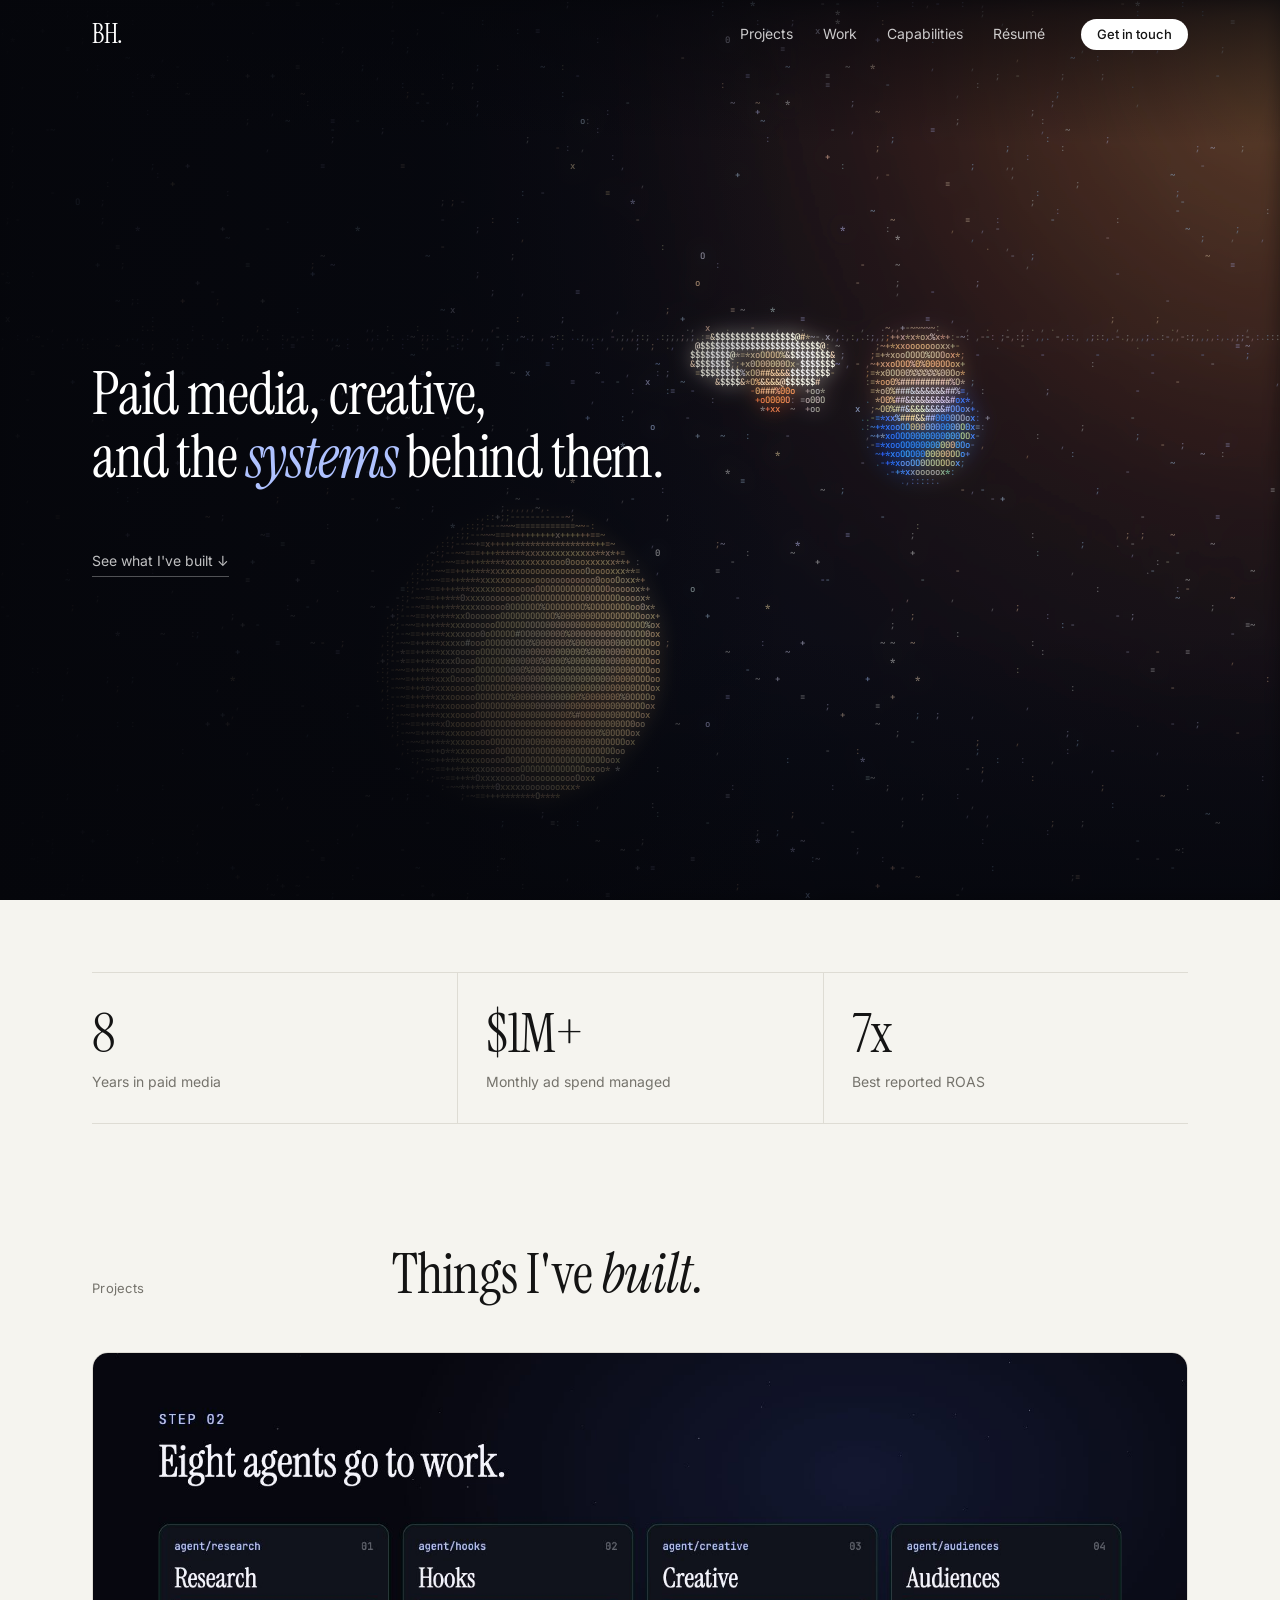
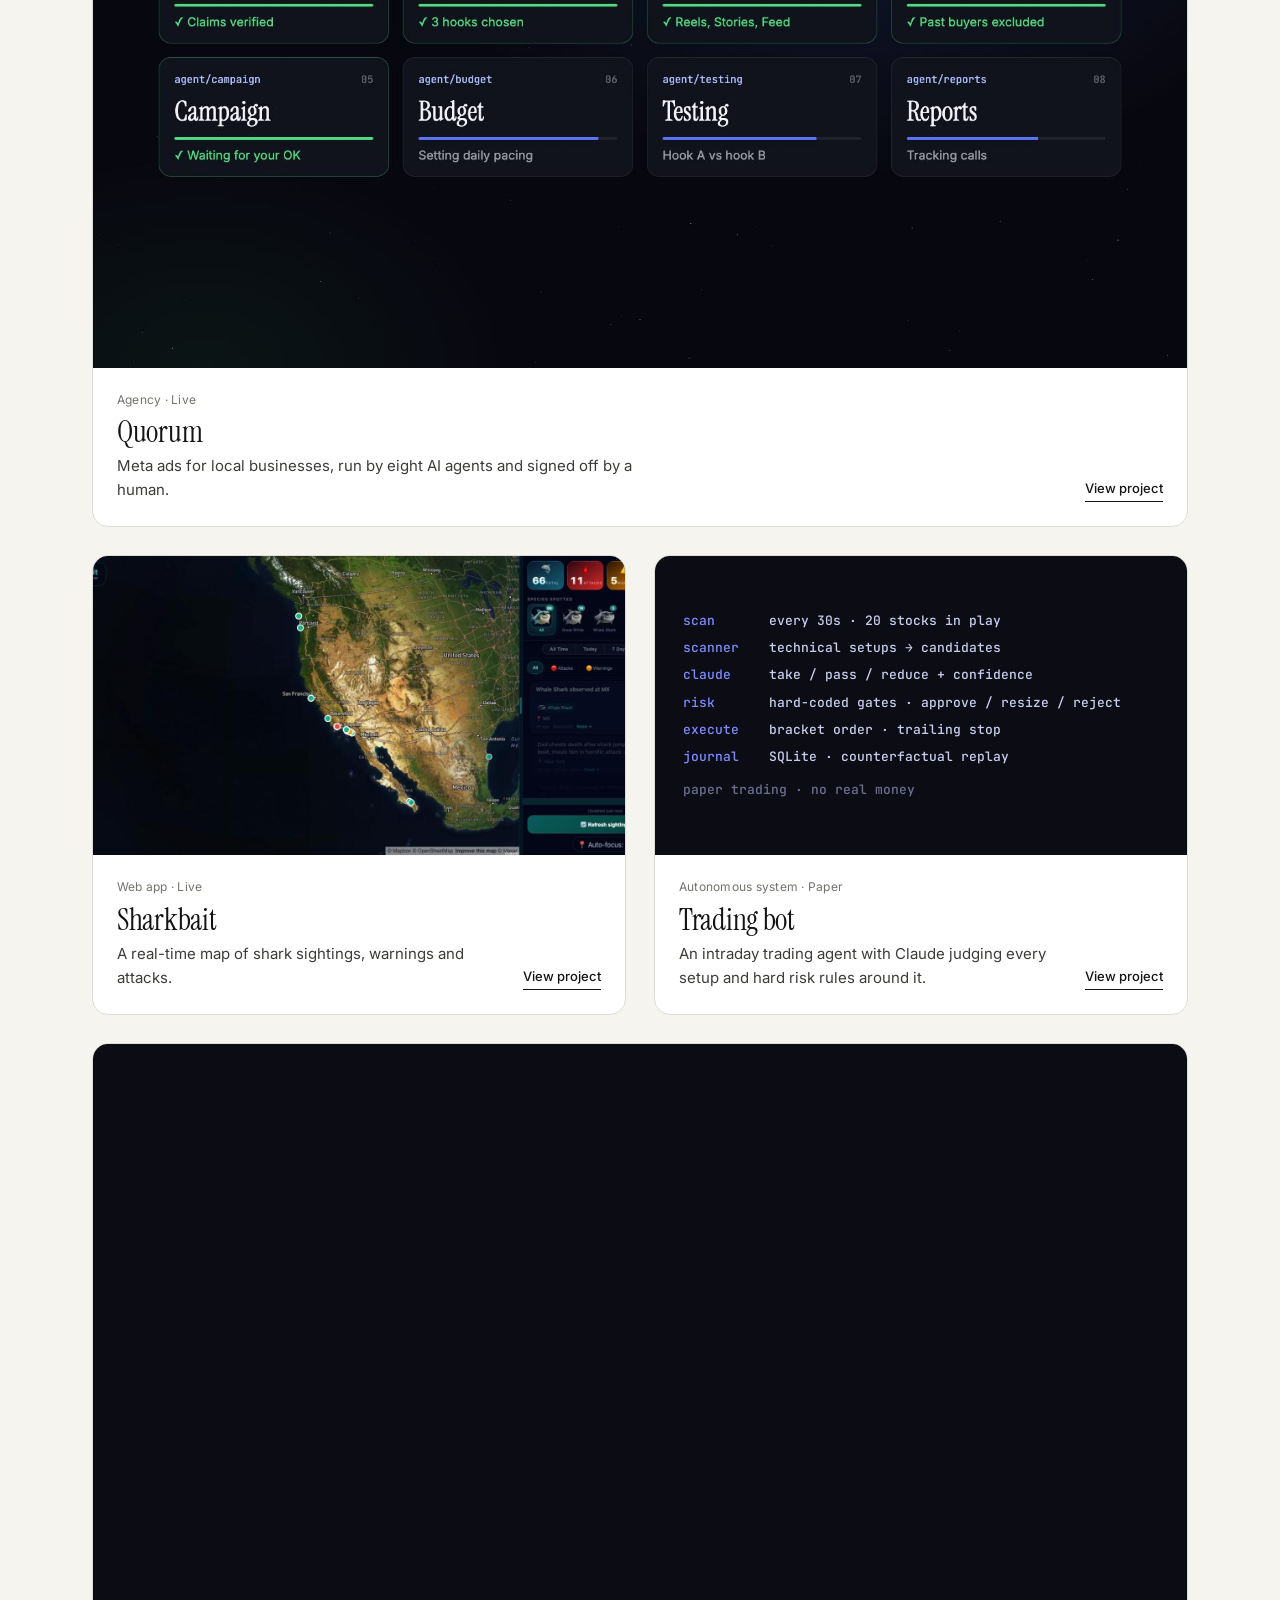
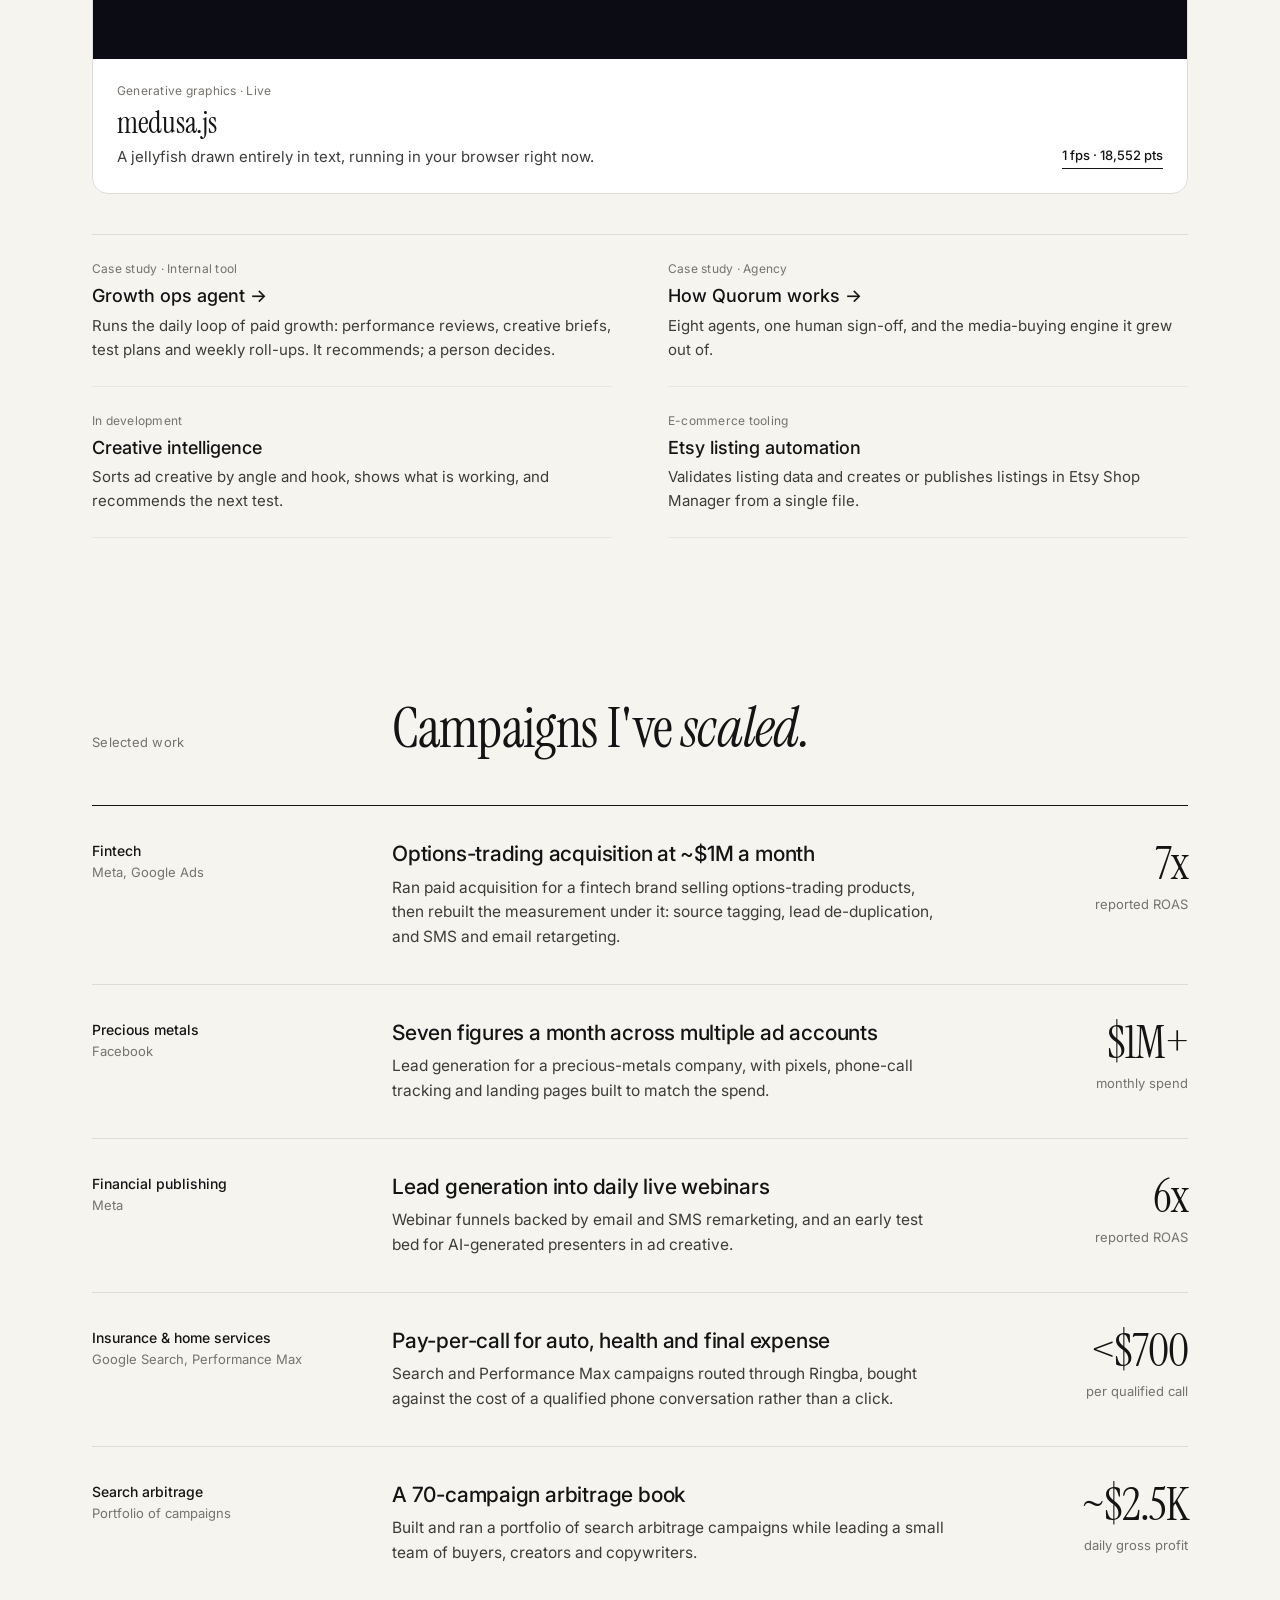
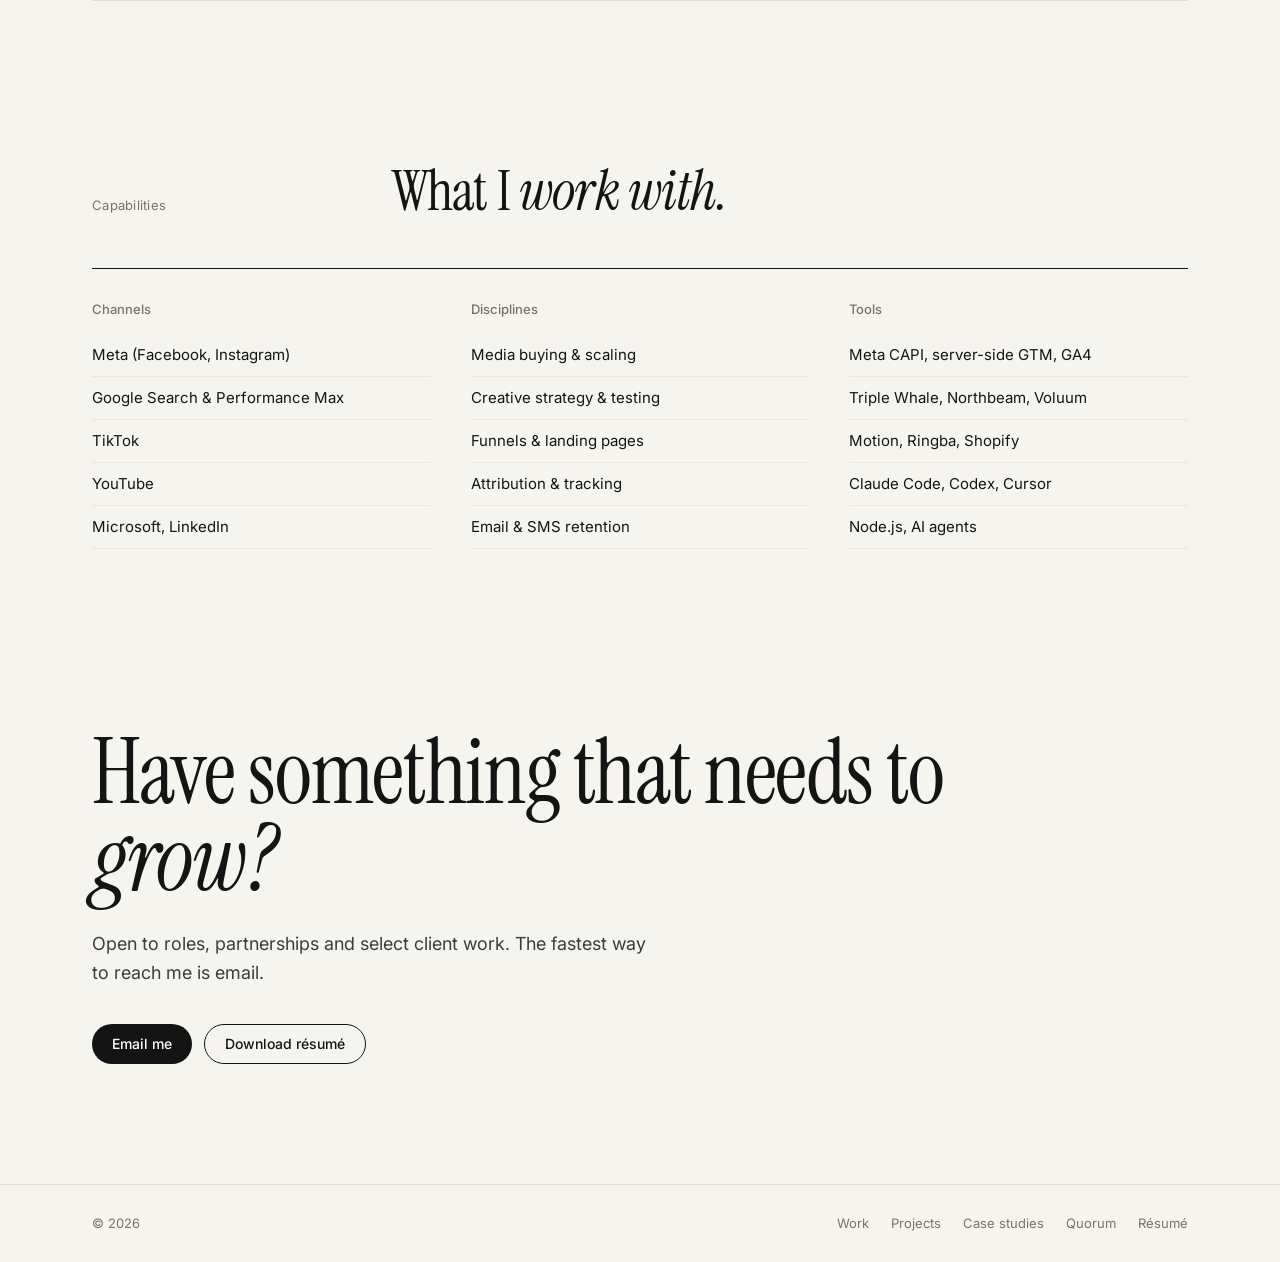
==== index.html @ e286fdf0 "Case studies: Quorum and the growth ops agent, linked from projects Co-Authored-By: Claude Opus 5.5 " ====
<!doctype html>
<html lang="en">
<head>
<meta charset="utf-8">
<meta name="viewport" content="width=device-width, initial-scale=1">
<meta name="robots" content="noindex, nofollow, noarchive">
<title>Performance Marketing &amp; Growth Systems</title>
<meta name="description" content="Performance marketer. Eight years of paid media, $1M+ a month in ad spend managed, and AI systems that scale what converts.">
<meta name="theme-color" content="#F5F4EF">
<link rel="preconnect" href="https://fonts.googleapis.com">
<link rel="preconnect" href="https://fonts.gstatic.com" crossorigin>
<link href="https://fonts.googleapis.com/css2?family=Instrument+Serif:ital@0;1&family=Inter:wght@400;500;600&family=JetBrains+Mono:wght@500&display=swap" rel="stylesheet">
<style>
:root{
  --bg:#F5F4EF; --paper:#FFFFFF; --ink:#141414; --ink2:#3C3C3A; --muted:#75736C; --line:#DEDCD4; --line2:#E9E7E0;
  --accent:#2742D8; --dark:#0B0C14;
  --serif:"Instrument Serif",Georgia,"Times New Roman",serif; --sans:Inter,system-ui,-apple-system,"Segoe UI",sans-serif;
}
*{box-sizing:border-box;margin:0;padding:0}
html{scroll-behavior:smooth;scroll-padding-top:80px}
body{background:var(--bg);color:var(--ink);font:400 16px/1.6 var(--sans);-webkit-font-smoothing:antialiased;overflow-x:hidden}
a{color:inherit}
.wrap{max-width:1160px;margin:0 auto;padding:0 32px}

/* nav */
.nav{position:sticky;top:0;z-index:20;background:rgba(245,244,239,.88);backdrop-filter:blur(10px);-webkit-backdrop-filter:blur(10px);border-bottom:1px solid transparent;transition:border-color .2s}
.nav.solid{border-bottom-color:var(--line)}
.nav .wrap{display:flex;align-items:center;height:68px;gap:36px}
.mark{font:400 26px/1 var(--serif);text-decoration:none;letter-spacing:-.01em}
.nav ul{display:flex;gap:30px;list-style:none;margin-left:auto}
.nav ul a{text-decoration:none;font-size:14px;color:var(--ink2)}
.nav ul a:hover{color:var(--ink)}
.btn{display:inline-flex;align-items:center;gap:8px;padding:12px 20px;border-radius:999px;font:500 14px/1 var(--sans);text-decoration:none;transition:background .15s,color .15s,border-color .15s}
.btn.dark{background:var(--ink);color:#fff}
.btn.dark:hover{background:#000}
.btn.line{border:1px solid var(--ink);color:var(--ink)}
.btn.line:hover{background:var(--ink);color:#fff}
.nav .btn{padding:9px 16px;font-size:13px}

/* hero */
.hero{padding:120px 0 96px}
.eyebrow{font-size:13px;color:var(--muted);letter-spacing:.02em;display:flex;align-items:center;gap:10px}
.eyebrow .dot{width:7px;height:7px;border-radius:50%;background:#2BA84A}
h1{font:400 clamp(48px,7.2vw,104px)/.98 var(--serif);letter-spacing:-.02em;margin:26px 0 30px;max-width:1040px}
h1 em{font-style:italic;color:var(--accent)}
.hero p.sub{font-size:19px;line-height:1.6;color:var(--ink2);max-width:640px}
.hero .actions{display:flex;flex-wrap:wrap;gap:12px;margin-top:38px}

/* metrics */
.metrics{display:grid;grid-template-columns:repeat(3,1fr);border-top:1px solid var(--line);border-bottom:1px solid var(--line)}
.metrics div{padding:34px 28px 30px;border-left:1px solid var(--line)}
.metrics div:first-child{border-left:0;padding-left:0}
.metrics b{display:block;font:400 54px/1 var(--serif);letter-spacing:-.02em}
.metrics span{display:block;margin-top:10px;font-size:14px;color:var(--muted)}

/* sections */
section.block{padding:120px 0 40px}
.sec-head{display:grid;grid-template-columns:260px 1fr;gap:40px;margin-bottom:48px;align-items:baseline}
.sec-head .label{font-size:13px;color:var(--muted);letter-spacing:.02em}
h2{font:400 clamp(36px,4.4vw,58px)/1.05 var(--serif);letter-spacing:-.015em}
h2 em{font-style:italic}

/* selected work */
.work{list-style:none;border-top:1px solid var(--ink)}
.work li{display:grid;grid-template-columns:260px 1fr 200px;gap:40px;padding:34px 0;border-bottom:1px solid var(--line)}
.work .meta{font-size:13px;color:var(--muted);line-height:1.5}
.work .meta b{display:block;color:var(--ink);font-weight:500;font-size:14px;margin-bottom:2px}
.work h3{font:500 21px/1.3 var(--sans);letter-spacing:-.01em;margin-bottom:8px}
.work p{color:var(--ink2);font-size:15.5px;max-width:560px}
.work .fig{text-align:right}
.work .fig b{display:block;font:400 46px/1 var(--serif);letter-spacing:-.02em}
.work .fig span{display:block;margin-top:8px;font-size:13px;color:var(--muted)}
.work .fig small{display:block;margin-top:14px;font-size:13px;color:var(--muted)}
.work .fig small i{font-style:normal;color:var(--ink);font-weight:500}

/* projects */
.proj{display:grid;grid-template-columns:1fr 1.15fr;gap:56px;padding:56px 0;border-top:1px solid var(--line);align-items:center}
.proj:first-of-type{border-top:1px solid var(--ink)}
.proj .tagline{font-size:13px;color:var(--muted);margin-bottom:14px}
.proj h3{font:400 38px/1.08 var(--serif);letter-spacing:-.015em;margin-bottom:16px}
.proj p{color:var(--ink2);font-size:16px;margin-bottom:14px;max-width:520px}
.proj ul{list-style:none;margin:20px 0 26px;max-width:520px}
.proj ul li{display:flex;justify-content:space-between;gap:20px;padding:10px 0;border-top:1px solid var(--line2);font-size:14px;color:var(--ink2)}
.proj ul li b{font-weight:500;color:var(--ink)}
.textlink{font-size:15px;font-weight:500;text-decoration:none;border-bottom:1px solid currentColor;padding-bottom:2px}
.textlink:hover{color:var(--accent)}
.reels{display:grid;grid-template-columns:repeat(3,1fr);gap:16px}
.reels figure{margin:0}
.phone{aspect-ratio:9/16;border-radius:14px;overflow:hidden;background:#111;box-shadow:0 1px 0 rgba(0,0,0,.04),0 18px 40px -22px rgba(0,0,0,.45)}
.phone video,.phone img{width:100%;height:100%;object-fit:cover;display:block}
.reels figcaption{margin-top:10px;font-size:13px;color:var(--muted);line-height:1.4}
.panel{background:var(--paper);border:1px solid var(--line);border-radius:16px;padding:30px}
.agents{display:grid;grid-template-columns:1fr 1fr;gap:0 28px}
.agents div{padding:12px 0;border-top:1px solid var(--line2);font-size:14px}
.agents div b{display:block;font-weight:500}
.agents div span{color:var(--muted);font-size:13px}
.agents .signoff{grid-column:1/-1;margin-top:8px;padding:14px 16px;border:1px solid var(--line);border-radius:10px;background:var(--bg);font-size:14px;color:var(--ink2)}
.small-projects{display:grid;grid-template-columns:1fr 1fr;gap:0 56px;border-top:1px solid var(--line);padding-top:8px}
.small-projects div{padding:26px 0;border-bottom:1px solid var(--line2)}
.small-projects h4{font:500 18px/1.3 var(--sans);margin-bottom:6px}
.small-projects p{color:var(--ink2);font-size:15px}
.small-projects .tagline{font-size:13px;color:var(--muted);margin-bottom:8px}

/* live jellyfish */
.demo{border-radius:16px;overflow:hidden;background:var(--dark);box-shadow:0 30px 60px -36px rgba(20,20,60,.6)}
.jelly{position:relative;height:520px}
.jelly canvas{position:absolute;inset:0;width:100%;height:100%;display:block}
#glow{filter:blur(9px) saturate(1.6);opacity:.9;mix-blend-mode:screen;pointer-events:none}
.demo .bar{display:flex;justify-content:space-between;gap:12px;padding:12px 16px;border-top:1px solid rgba(255,255,255,.08);font:500 12px/1.4 "JetBrains Mono",ui-monospace,monospace;color:#8E93B5}
.demo .bar b{color:#E6E8FF;font-weight:500}

/* capabilities */
.caps{display:grid;grid-template-columns:repeat(3,1fr);gap:40px;border-top:1px solid var(--ink);padding-top:30px}
.caps h4{font-size:13px;font-weight:500;color:var(--muted);margin-bottom:14px}
.caps ul{list-style:none}
.caps li{padding:9px 0;border-bottom:1px solid var(--line2);font-size:15px}

/* contact */
.contact{padding:140px 0 120px;text-align:left}
.contact h2{font-size:clamp(48px,7vw,96px);line-height:.98;max-width:900px}
.contact p{font-size:18px;color:var(--ink2);margin:26px 0 36px;max-width:560px}
.contact .actions{display:flex;flex-wrap:wrap;gap:12px}
footer{border-top:1px solid var(--line);padding:28px 0;font-size:13px;color:var(--muted)}
footer .wrap{display:flex;justify-content:space-between;flex-wrap:wrap;gap:16px}
footer nav{display:flex;gap:22px}
footer a{text-decoration:none}
footer a:hover{color:var(--ink)}

/* reveal */
.rv{opacity:0;transform:translateY(14px);transition:opacity .8s ease,transform .8s ease}
.rv.in{opacity:1;transform:none}

@media(max-width:960px){
  .nav ul{display:none}
  .nav .btn{margin-left:auto}
  .sec-head{grid-template-columns:1fr;gap:10px}
  .work li{grid-template-columns:1fr;gap:12px}
  .work .fig{text-align:left;display:flex;align-items:baseline;gap:12px;flex-wrap:wrap}
  .work .fig span,.work .fig small{margin-top:0}
  .proj{grid-template-columns:1fr;gap:32px}
  .small-projects,.caps{grid-template-columns:1fr;gap:0}
  .caps>div{margin-bottom:26px}
}
@media(max-width:560px){
  .wrap{padding:0 20px}
  .hero{padding:72px 0 64px}
  .hero p.sub{font-size:17px}
  .metrics b{font-size:40px}
  .metrics div{padding:24px 16px 22px}
  .agents{grid-template-columns:1fr}
  .jelly{height:440px}
  .reels{gap:10px}
}
@media(prefers-reduced-motion:reduce){.rv{opacity:1;transform:none;transition:none}html{scroll-behavior:auto}}

/* ================= dark galaxy header ================= */
.nav{position:fixed;left:0;right:0}
.nav.dark{background:transparent;backdrop-filter:none;-webkit-backdrop-filter:none;border-bottom-color:transparent}
.nav.dark .mark,.nav.dark ul a{color:#fff}
.nav.dark ul a{opacity:.78}.nav.dark ul a:hover{opacity:1}
.nav.dark .btn.dark{background:#fff;color:var(--ink)}
.hero{position:relative;background:#05060B;color:#fff;min-height:max(640px,min(100vh,920px));display:flex;align-items:center;padding:140px 0 100px;overflow:hidden}
.sky{position:absolute;inset:0}
.sky canvas{position:absolute;inset:0;width:100%;height:100%;display:block}
#skyglow{filter:blur(10px) saturate(1.4);opacity:.85;mix-blend-mode:screen;pointer-events:none}
.sky-fade{position:absolute;inset:0;background:linear-gradient(180deg,rgba(5,6,11,.7) 0,rgba(5,6,11,0) 16%),linear-gradient(90deg,rgba(5,6,11,.94) 0%,rgba(5,6,11,.72) 34%,rgba(5,6,11,0) 62%),linear-gradient(0deg,rgba(5,6,11,.7),rgba(5,6,11,0) 30%)}
.hero-in{position:relative;z-index:2;width:100%}
.hero h1{max-width:720px;font-size:clamp(46px,6.2vw,90px);color:#fff}
.hero h1 em{color:#AFC2FF}
.hero p.sub{color:rgba(255,255,255,.72);max-width:560px}
.hero .eyebrow{color:rgba(255,255,255,.62)}
.btn.light{background:#fff;color:var(--ink)}
.btn.light:hover{background:#E9ECFF}
.btn.wline{border:1px solid rgba(255,255,255,.5);color:#fff}
.btn.wline:hover{background:#fff;color:var(--ink)}
@media(max-width:900px){
  .hero{align-items:flex-end;min-height:max(880px,100svh);padding:120px 0 64px}
  .sky-fade{background:linear-gradient(0deg,rgba(5,6,11,.96) 0%,rgba(5,6,11,.85) 42%,rgba(5,6,11,0) 70%)}
}

/* calmer header */
.hero h1{font-size:clamp(38px,4.6vw,66px);line-height:1.06;max-width:640px;margin:0 0 18px}
.hero p.sub{font-size:15px;color:rgba(255,255,255,.55);letter-spacing:.02em}
.hero .scroll{display:inline-block;margin-top:44px;font-size:14px;color:rgba(255,255,255,.75);text-decoration:none;border-bottom:1px solid rgba(255,255,255,.3);padding-bottom:3px}
.hero .scroll:hover{color:#fff;border-bottom-color:#fff}

/* project tiles + detail sheet */
.tiles{display:grid;grid-template-columns:repeat(2,1fr);gap:28px}
.tile{all:unset;box-sizing:border-box;display:flex;flex-direction:column;cursor:pointer;border-radius:16px;background:var(--paper);border:1px solid var(--line);overflow:hidden;transition:transform .25s ease,box-shadow .25s ease}
.tile:hover{transform:translateY(-3px);box-shadow:0 24px 50px -30px rgba(20,20,40,.45)}
.tile:focus-visible{outline:2px solid var(--accent);outline-offset:3px}
.tile.big{grid-column:1/-1}
.tile .media{position:relative;aspect-ratio:16/9;overflow:hidden;background:#EDEBE4}
.tile.big .media{aspect-ratio:16/9}
.tile .media.dark{background:var(--dark)}
.tile .media img,.tile .media>video{width:100%;height:100%;object-fit:cover;display:block;transition:transform .6s ease}
.tile:hover .media img{transform:scale(1.03)}
.tile .cap{display:flex;justify-content:space-between;align-items:flex-end;gap:20px;padding:22px 24px 24px}
.tile .tag,.minor .tag,.sheet .tag{display:block;font-size:12px;color:var(--muted);margin-bottom:6px;letter-spacing:.02em}
.tile h3{font:400 30px/1.1 var(--serif);letter-spacing:-.01em;margin-bottom:6px}
.tile p{font-size:15px;color:var(--ink2);max-width:520px}
.tile .more{flex:none;font-size:13px;font-weight:500;border-bottom:1px solid currentColor;padding-bottom:2px;white-space:nowrap}
.tile .more b{font-weight:500}
.term{display:flex;flex-direction:column;justify-content:center;gap:9px;padding:24px 28px;font:500 13px/1.4 "JetBrains Mono",ui-monospace,monospace;color:#C9CEF0}
.term .tl i{font-style:normal;display:inline-block;width:78px;color:#7F8CFF}
.term .tl.dim{color:#6C7090;margin-top:6px}
.reels3{display:grid;grid-template-columns:repeat(3,1fr);gap:12px;padding:18px 28px;align-items:center}
.reels3 video{width:100%;aspect-ratio:9/16;object-fit:cover;border-radius:10px;display:block}
.tile .jelly{position:absolute;inset:0;height:auto}
.minor{display:grid;grid-template-columns:1fr 1fr;gap:0 56px;margin-top:40px;border-top:1px solid var(--line)}
.minor>div,.minor>a{padding:24px 0;border-bottom:1px solid var(--line2)}
.minor a.case{display:block;text-decoration:none}
.minor a.case:hover h4{color:var(--accent)}
.minor h4{font:500 18px/1.3 var(--sans);margin-bottom:6px}
.minor p{color:var(--ink2);font-size:15px}
.sheet{border:0;padding:0;border-radius:18px;width:min(980px,calc(100% - 32px));max-height:calc(100vh - 48px);background:var(--paper);color:var(--ink);overflow:auto;box-shadow:0 40px 100px -30px rgba(0,0,0,.6)}
.sheet::backdrop{background:rgba(10,10,20,.55);backdrop-filter:blur(4px)}
.sheet .x{position:sticky;top:12px;float:right;margin:12px 12px 0 0;width:38px;height:38px;border-radius:50%;border:1px solid var(--line);background:var(--paper);font-size:22px;line-height:1;cursor:pointer;z-index:2}
.sheet-media{background:var(--dark)}
.sheet-media .media{position:relative;aspect-ratio:16/9;overflow:hidden}
.sheet-media .media img,.sheet-media .media>video{width:100%;height:100%;object-fit:cover;display:block}
.sheet-media .media.term,.sheet-media .media.reels3{aspect-ratio:auto}
.sheet-media .term,.sheet-media .reels3{min-height:300px}
.sheet-media .reels3{max-width:560px;margin:0 auto}
.sheet-body{padding:30px 36px 36px}
.sheet h3{font:400 44px/1.05 var(--serif);letter-spacing:-.015em;margin-bottom:16px}
#sheet-text p{font-size:16.5px;color:var(--ink2);margin-bottom:12px;max-width:680px}
#sheet-facts{list-style:none;margin:20px 0 26px;columns:2;column-gap:40px}
#sheet-facts li{break-inside:avoid;padding:9px 0;border-top:1px solid var(--line2);font-size:14.5px;color:var(--ink2)}
.sheet-actions{display:flex;gap:12px;flex-wrap:wrap}
@media(max-width:860px){
  .tiles{grid-template-columns:1fr}
  .tile.big .media{aspect-ratio:16/10}
  .tile .cap{flex-direction:column;align-items:flex-start;gap:12px}
  .minor{grid-template-columns:1fr}
  .sheet-body{padding:24px 22px 28px}
  .sheet h3{font-size:34px}
  #sheet-facts{columns:1}
}
</style>
</head>
<body>
<nav class="nav dark" aria-label="Main">
  <div class="wrap">
    <a class="mark" href="#top" aria-label="Home">BH.</a>
    <ul>
      <li><a href="#projects">Projects</a></li>
      <li><a href="#work">Work</a></li>
      <li><a href="#capabilities">Capabilities</a></li>
      <li><a href="assets/resume.pdf" download>Résumé</a></li>
    </ul>
    <a class="btn dark" href="#contact">Get in touch</a>
  </div>
</nav>

<header class="hero" id="top">
  <div class="sky" aria-hidden="true"><canvas id="sky"></canvas><canvas id="skyglow"></canvas><div class="sky-fade"></div></div>
  <div class="wrap hero-in">
    <h1 class="rv in">Paid media, creative,<br>and the <em>systems</em> behind them.</h1>
    <a class="scroll rv in" href="#projects">See what I've built ↓</a>
  </div>
</header>

<div class="wrap" style="margin-top:72px">
  <div class="metrics rv">
    <div><b>8</b><span>Years in paid media</span></div>
    <div><b>$1M+</b><span>Monthly ad spend managed</span></div>
    <div><b>7x</b><span>Best reported ROAS</span></div>
  </div>
</div>

<!-- ============ PROJECTS ============ -->
<section class="block" id="projects">
  <div class="wrap">
    <div class="sec-head rv"><div class="label">Projects</div><h2>Things I've <em>built.</em></h2></div>

    <div class="tiles">
      <button class="tile big rv" data-p="quorum" aria-haspopup="dialog">
        <div class="media dark"><video id="quorum-reel" src="assets/quorum.mp4" poster="assets/quorum.jpg" muted loop playsinline preload="none"></video></div>
        <div class="cap"><div><span class="tag">Agency · Live</span><h3>Quorum</h3><p>Meta ads for local businesses, run by eight AI agents and signed off by a human.</p></div><span class="more">View project</span></div>
      </button>

      <button class="tile rv" data-p="sharkbait" aria-haspopup="dialog">
        <div class="media"><img src="assets/sharkbait.jpg" alt="Sharkbait live map of shark sightings along the US west coast" loading="lazy"></div>
        <div class="cap"><div><span class="tag">Web app · Live</span><h3>Sharkbait</h3><p>A real-time map of shark sightings, warnings and attacks.</p></div><span class="more">View project</span></div>
      </button>

      <button class="tile rv" data-p="trading" aria-haspopup="dialog">
        <div class="media dark term">
          <div class="tl"><i>scan</i> every 30s · 20 stocks in play</div>
          <div class="tl"><i>scanner</i> technical setups → candidates</div>
          <div class="tl"><i>claude</i> take / pass / reduce + confidence</div>
          <div class="tl"><i>risk</i> hard-coded gates · approve / resize / reject</div>
          <div class="tl"><i>execute</i> bracket order · trailing stop</div>
          <div class="tl"><i>journal</i> SQLite · counterfactual replay</div>
          <div class="tl dim">paper trading · no real money</div>
        </div>
        <div class="cap"><div><span class="tag">Autonomous system · Paper</span><h3>Trading bot</h3><p>An intraday trading agent with Claude judging every setup and hard risk rules around it.</p></div><span class="more">View project</span></div>
      </button>

      <div class="tile big rv" data-p="medusa" role="button" tabindex="0" aria-haspopup="dialog">
        <div class="media dark"><div class="jelly" id="jelly"><canvas id="ascii"></canvas><canvas id="glow"></canvas></div></div>
        <div class="cap"><div><span class="tag">Generative graphics · Live</span><h3>medusa.js</h3><p>A jellyfish drawn entirely in text, running in your browser right now.</p></div><span class="more"><b id="j-fps">0</b> fps · <b id="j-pts">0</b> pts</span></div>
      </div>
    </div>

    <div class="minor rv">
      <a class="case" href="work/growth-ops.html"><span class="tag">Case study · Internal tool</span><h4>Growth ops agent <span aria-hidden="true">→</span></h4><p>Runs the daily loop of paid growth: performance reviews, creative briefs, test plans and weekly roll-ups. It recommends; a person decides.</p></a>
      <a class="case" href="work/quorum.html"><span class="tag">Case study · Agency</span><h4>How Quorum works <span aria-hidden="true">→</span></h4><p>Eight agents, one human sign-off, and the media-buying engine it grew out of.</p></a>
      <div><span class="tag">In development</span><h4>Creative intelligence</h4><p>Sorts ad creative by angle and hook, shows what is working, and recommends the next test.</p></div>
      <div><span class="tag">E-commerce tooling</span><h4>Etsy listing automation</h4><p>Validates listing data and creates or publishes listings in Etsy Shop Manager from a single file.</p></div>
    </div>
  </div>
</section>

<dialog class="sheet" id="sheet" aria-labelledby="sheet-title">
  <button class="x" aria-label="Close">×</button>
  <div class="sheet-media" id="sheet-media"></div>
  <div class="sheet-body">
    <span class="tag" id="sheet-tag"></span>
    <h3 id="sheet-title"></h3>
    <div id="sheet-text"></div>
    <ul id="sheet-facts"></ul>
    <div class="sheet-actions" id="sheet-actions"></div>
  </div>
</dialog>

<!-- ============ SELECTED WORK ============ -->
<section class="block" id="work">
  <div class="wrap">
    <div class="sec-head rv"><div class="label">Selected work</div><h2>Campaigns I've <em>scaled.</em></h2></div>
    <ol class="work">
      <li class="rv">
        <div class="meta"><b>Fintech</b>Meta, Google Ads</div>
        <div><h3>Options-trading acquisition at ~$1M a month</h3><p>Ran paid acquisition for a fintech brand selling options-trading products, then rebuilt the measurement under it: source tagging, lead de-duplication, and SMS and email retargeting.</p></div>
        <div class="fig"><b>7x</b><span>reported ROAS</span></div>
      </li>
      <li class="rv">
        <div class="meta"><b>Precious metals</b>Facebook</div>
        <div><h3>Seven figures a month across multiple ad accounts</h3><p>Lead generation for a precious-metals company, with pixels, phone-call tracking and landing pages built to match the spend.</p></div>
        <div class="fig"><b>$1M+</b><span>monthly spend</span></div>
      </li>
      <li class="rv">
        <div class="meta"><b>Financial publishing</b>Meta</div>
        <div><h3>Lead generation into daily live webinars</h3><p>Webinar funnels backed by email and SMS remarketing, and an early test bed for AI-generated presenters in ad creative.</p></div>
        <div class="fig"><b>6x</b><span>reported ROAS</span></div>
      </li>
      <li class="rv">
        <div class="meta"><b>Insurance &amp; home services</b>Google Search, Performance Max</div>
        <div><h3>Pay-per-call for auto, health and final expense</h3><p>Search and Performance Max campaigns routed through Ringba, bought against the cost of a qualified phone conversation rather than a click.</p></div>
        <div class="fig"><b>&lt;$700</b><span>per qualified call</span></div>
      </li>
      <li class="rv">
        <div class="meta"><b>Search arbitrage</b>Portfolio of campaigns</div>
        <div><h3>A 70-campaign arbitrage book</h3><p>Built and ran a portfolio of search arbitrage campaigns while leading a small team of buyers, creators and copywriters.</p></div>
        <div class="fig"><b>~$2.5K</b><span>daily gross profit</span></div>
      </li>
    </ol>
  </div>
</section>

<!-- ============ CAPABILITIES ============ -->
<section class="block" id="capabilities">
  <div class="wrap">
    <div class="sec-head rv"><div class="label">Capabilities</div><h2>What I <em>work with.</em></h2></div>
    <div class="caps rv">
      <div><h4>Channels</h4><ul><li>Meta (Facebook, Instagram)</li><li>Google Search &amp; Performance Max</li><li>TikTok</li><li>YouTube</li><li>Microsoft, LinkedIn</li></ul></div>
      <div><h4>Disciplines</h4><ul><li>Media buying &amp; scaling</li><li>Creative strategy &amp; testing</li><li>Funnels &amp; landing pages</li><li>Attribution &amp; tracking</li><li>Email &amp; SMS retention</li></ul></div>
      <div><h4>Tools</h4><ul><li>Meta CAPI, server-side GTM, GA4</li><li>Triple Whale, Northbeam, Voluum</li><li>Motion, Ringba, Shopify</li><li>Claude Code, Codex, Cursor</li><li>Node.js, AI agents</li></ul></div>
    </div>
  </div>
</section>

<!-- ============ CONTACT ============ -->
<section class="contact" id="contact">
  <div class="wrap">
    <h2 class="rv">Have something that needs to <em>grow?</em></h2>
    <p class="rv">Open to roles, partnerships and select client work. The fastest way to reach me is email.</p>
    <div class="actions rv">
      <a class="btn dark js-hello" href="#contact">Email me</a>
      <a class="btn line" href="assets/resume.pdf" download>Download résumé</a>
    </div>
  </div>
</section>

<footer>
  <div class="wrap">
    <span>© <span id="yr"></span></span>
    <nav><a href="#work">Work</a><a href="#projects">Projects</a><a href="work/quorum.html">Case studies</a><a href="quorum.html">Quorum</a><a href="assets/resume.pdf" download>Résumé</a></nav>
  </div>
</footer>
<script id="sky-sim">
// universe.js: a 48-second camera loop, printed as text.
// the galaxy turning -> dive in to home -> drift around the sun and its planets -> pull back out to the galaxy.
// Every layer adds light to text cells; light picks the character, the mix of colours picks the ink.
(function universe() {
  const C = document.getElementById("sky"), cx = C.getContext("2d");
  const GL = document.getElementById("skyglow"), gx = GL.getContext("2d");
  const host = document.getElementById("top");
  const still = matchMedia("(prefers-reduced-motion: reduce)").matches;
  const RAMP = " .,:;-~=+*xoO0%#&@$", NR = RAMP.length;
  const LOOP = 65;   // solar system -> aurora -> galaxy -> dive back in
  let W, H, cw, chH, cols, rows, N, dpr, U, ox, oy, wide;
  let aI, aR, aG, aB, keys, cix;
  let seed = 11; const rnd = () => (seed = (seed * 16807) % 2147483647) / 2147483647;
  const gauss = () => { let u = 0, v = 0; while (!u) u = rnd(); while (!v) v = rnd(); return Math.sqrt(-2 * Math.log(u)) * Math.cos(6.2832 * v); };
  const sstep = (a, b, x) => { const k = Math.min(1, Math.max(0, (x - a) / (b - a))); return k * k * (3 - 2 * k); };
  const hash = (i, j) => { let h = Math.imul(i, 374761393) ^ Math.imul(j, 668265263); h = Math.imul(h ^ (h >>> 13), 1274126177); return ((h ^ (h >>> 16)) >>> 0) / 4294967295; };
  const vnoise = (x, y) => { const i = Math.floor(x), j = Math.floor(y), fx = x - i, fy = y - j, u = fx * fx * (3 - 2 * fx), v = fy * fy * (3 - 2 * fy);
    return (hash(i, j) * (1 - u) + hash(i + 1, j) * u) * (1 - v) + (hash(i, j + 1) * (1 - u) + hash(i + 1, j + 1) * u) * v; };

  // ---------- the galaxy: polar coords in the disk plane ----------
  const CORE = [1, .8, .52], ARM = [.62, .74, 1], DISK = [.78, .78, .95], HII = [1, .45, .74], WARM = [1, .9, .72];
  const pr = [], pt = [], ph = [], pw = [], pc = [];
  const add = (r, t, h, w, c) => { pr.push(r); pt.push(t); ph.push(h); pw.push(w); pc.push(c); };
  const WIND = 1 / Math.tan(17 * Math.PI / 180), R0 = .07;
  const armAngle = (r, arm) => arm * Math.PI + Math.log(r / R0) * WIND;
  for (let i = 0; i < 15000; i++) { const arm = i & 1, r = R0 + Math.pow(rnd(), .8) * .98;
    add(r * (1 + gauss() * .05), armAngle(r, arm) + gauss() * (.2 + .12 * r), gauss() * .02, .55 + .6 * Math.exp(-r * 1.6), r < .22 ? WARM : ARM); }
  for (let i = 0; i < 6500; i++) { const arm = i & 1, r = .14 + rnd() * .8;
    add(r, armAngle(r, arm) - .3 + gauss() * .07, gauss() * .01, -.75 * (1 - r * .5), CORE); }
  for (let k = 0; k < 70; k++) { const arm = k & 1, r = .25 + rnd() * .7, t0 = armAngle(r, arm) + gauss() * .1;
    for (let j = 0; j < 9; j++) add(r + gauss() * .012, t0 + gauss() * .03, 0, 1.3, HII); }
  for (let i = 0; i < 6000; i++) add(Math.min(1.15, -Math.log(rnd()) * .33), rnd() * 6.2832, gauss() * .03, .22, DISK);
  for (let i = 0; i < 4200; i++) { const r = Math.abs(gauss()) * .11, bar = rnd() < .35;
    add(bar ? Math.abs(gauss()) * .2 : r, bar ? (rnd() < .5 ? 0 : Math.PI) + gauss() * .18 : rnd() * 6.2832, gauss() * .05 * (1 - r * 2), 1.15, CORE); }
  const NP = pr.length;
  const SUN_R = .6, SUN_T = armAngle(.6, 0) - .12;          // where "home" sits, on an arm

  // ---------- the solar system ----------
  // a fly-through: the camera flies outward from the sun (behind it, right shoulder), passing planets on either side,
  // easing almost to a stop beside Earth for a slow, rolling look before heading out past Jupiter and Saturn
  const SUN = [10, 1.2, 18], SUN_RAD = 2.6;
  const PLANETS = [   // name, x, y, z, radius, spin speed
    ["mercury", 1.3, 0, -3, .45, .2],
    ["venus", -1.7, 0, -7.5, .66, .08],
    ["earth", 1.35, -.15, -14.6, .95, .11],
    ["mars", -1.5, 0, -19.5, .58, .14],
    ["jupiter", 3, 0, -25, 1.75, .18],
    ["saturn", -2.7, 0, -30.4, 1.3, .16],
  ];
  const EARTH = PLANETS[2];
  const ORBITS = PLANETS.map(p => Math.hypot(p[1] - SUN[0], p[3] - SUN[2]));
  const BELT_R = (ORBITS[3] + ORBITS[4]) / 2;
  const BELT = Array.from({ length: 2600 }, () => [BELT_R + gauss() * .7, Math.random() * 6.2832, gauss() * .08, .4 + Math.random() * .8]);
  // camera path: distance travelled vs time, with a long slow stretch beside Earth
  const EWIN = u => sstep(.2, .32, u) * (1 - sstep(.58, .7, u));
  const ZTAB = (() => { const n = 400, a = new Float32Array(n + 1); let acc = 0;
    for (let i = 1; i <= n; i++) { acc += 1 - .88 * EWIN(i / n); a[i] = acc; } for (let i = 0; i <= n; i++) a[i] /= acc; return a; })();
  const pathZ = u => { const f = Math.min(400, Math.max(0, u * 400)), i = Math.floor(f), r = f - i; return 4 - 36 * (ZTAB[i] + (ZTAB[Math.min(400, i + 1)] - ZTAB[i]) * r); };
  // 3D value noise for planet surfaces
  const h3 = (i, j, k) => { let h = Math.imul(i, 374761393) ^ Math.imul(j, 668265263) ^ Math.imul(k, 1440662683); h = Math.imul(h ^ (h >>> 13), 1274126177); return ((h ^ (h >>> 16)) >>> 0) / 4294967295; };
  function n3(x, y, z) {
    const i = Math.floor(x), j = Math.floor(y), k = Math.floor(z), fx = x - i, fy = y - j, fz = z - k;
    const u = fx * fx * (3 - 2 * fx), v = fy * fy * (3 - 2 * fy), w = fz * fz * (3 - 2 * fz), L = (a, b, q) => a + (b - a) * q;
    return L(L(L(h3(i, j, k), h3(i + 1, j, k), u), L(h3(i, j + 1, k), h3(i + 1, j + 1, k), u), v),
             L(L(h3(i, j, k + 1), h3(i + 1, j, k + 1), u), L(h3(i, j + 1, k + 1), h3(i + 1, j + 1, k + 1), u), v), w);
  }
  const fbm = (x, y, z) => n3(x, y, z) * .55 + n3(x * 2.1, y * 2.1, z * 2.1) * .3 + n3(x * 4.3, y * 4.3, z * 4.3) * .15;
  const mix = (a, b, q) => [a[0] + (b[0] - a[0]) * q, a[1] + (b[1] - a[1]) * q, a[2] + (b[2] - a[2]) * q];
  // surface colour and brightness at a point on the unit sphere (planet frame, y = spin axis)
  function surface(name, x, y, z, T) {
    if (name === "earth") {
      const h = fbm(x * 1.8 + 3, y * 1.8, z * 1.8);
      let c = h > .53 ? mix([.3, .58, .26], [.62, .5, .3], Math.min(1, n3(x * 4, y * 4, z * 4) * 1.3)) : mix([.05, .2, .62], [.14, .44, .86], Math.max(0, (h - .38) / .15));
      if (Math.abs(y) > .84) c = [.95, .97, 1];
      const cl = fbm(x * 2.6 + T * .05, y * 3.4, z * 2.6 - T * .03);
      if (cl > .55) c = mix(c, [1, 1, 1], Math.min(1, (cl - .55) * 4));
      return [c, 1];
    }
    if (name === "mars") {
      let c = mix([.86, .4, .2], [.5, .24, .14], sstep(.5, .66, fbm(x * 2.5, y * 2.5, z * 2.5)));
      if (Math.abs(y) > .88) c = [.98, .95, .92];
      return [c, 1];
    }
    if (name === "jupiter") {
      const lat = Math.asin(Math.max(-1, Math.min(1, y))), lon = Math.atan2(z, x);
      const band = Math.sin(y * 17 + n3(x * 2.5, y * 6, z * 2.5) * 2.2);
      let c = mix([.98, .9, .74], [.74, .5, .32], band * .5 + .5);
      if (Math.abs(y) > .8) c = mix(c, [.55, .45, .4], .5);
      const sl = (lon - .6) / .34, sa = (lat + .36) / .12;
      if (sl * sl + sa * sa < 1) c = mix([.92, .38, .26], c, Math.sqrt(sl * sl + sa * sa) * .6);
      return [c, 1];
    }
    if (name === "saturn") { const band = Math.sin(y * 12 + n3(x * 2, y * 5, z * 2) * 1.2); return [mix([.98, .88, .66], [.82, .7, .5], band * .5 + .5), 1]; }
    if (name === "venus") { const sw = Math.sin(y * 7 + fbm(x * 2.2, y * 2.2, z * 2.2) * 5); return [mix([1, .9, .68], [.88, .72, .5], sw * .5 + .5), 1]; }
    // mercury and the moon: grey, cratered
    const cr = n3(x * 7, y * 7, z * 7), base = .72 + .28 * fbm(x * 3, y * 3, z * 3);
    return [[.66 * base, .63 * base, .6 * base], cr > .72 ? .55 : 1];
  }

  // ---------- 3D starfield for the flight ----------
  const STARS = Array.from({ length: 3200 }, () => ({ x: (Math.random() * 2 - 1) * 1.6, y: (Math.random() * 2 - 1) * 1.1, z: Math.random(), c: Math.random() < .2 ? [1, .85, .7] : Math.random() < .5 ? [.75, .82, 1] : [.95, .96, 1] }));

  function resize() {
    dpr = Math.min(devicePixelRatio || 1, 2);
    W = host.clientWidth; H = host.clientHeight; wide = W > 900;
    cw = W < 700 ? 4 : 5; chH = Math.round(cw * 1.75);
    cols = Math.ceil(W / cw); rows = Math.ceil(H / chH); N = cols * rows;
    aI = new Float32Array(N); aR = new Float32Array(N); aG = new Float32Array(N); aB = new Float32Array(N);
    keys = new Uint32Array(N); cix = new Uint8Array(N);
    C.width = W * dpr; C.height = H * dpr; cx.setTransform(dpr, 0, 0, dpr, 0, 0);
    GL.width = W / 2; GL.height = H / 2;
    U = wide ? Math.min(H * .58, W * .34) : Math.min(W * .42, H * .2);
    ox = W * (wide ? .7 : .58); oy = H * (wide ? .5 : .17);
  }

  // add light at a screen point
  function splat(x, y, w, c) {
    const col = (x / cw) | 0, row = (y / chH) | 0;
    if (col < 0 || row < 0 || col >= cols || row >= rows) return;
    const k = row * cols + col;
    aI[k] += w; if (w > 0) { aR[k] += w * c[0]; aG[k] += w * c[1]; aB[k] += w * c[2]; }
  }
  // fill a disc of cells (sun, planets)
  function ball(px, py, R, fn) {
    const c0 = Math.max(0, ((px - R) / cw) | 0), c1 = Math.min(cols - 1, ((px + R) / cw) | 0);
    const r0 = Math.max(0, ((py - R) / chH) | 0), r1 = Math.min(rows - 1, ((py + R) / chH) | 0);
    for (let r = r0; r <= r1; r++) for (let c = c0; c <= c1; c++) {
      const dx = ((c + .5) * cw - px) / R, dy = ((r + .5) * chH - py) / R, d = Math.hypot(dx, dy);
      fn(r * cols + c, dx, dy, d);
    }
  }
  const put = (k, w, c) => { aI[k] += w; aR[k] += w * c[0]; aG[k] += w * c[1]; aB[k] += w * c[2]; };

  let mx = 0, my = 0, lastT = 0;
  addEventListener("pointermove", e => { mx = e.clientX / innerWidth - .5; my = e.clientY / innerHeight - .5; }, { passive: true });

  function frame(T) {
    const t = T % LOOP, dt = Math.min(.1, Math.max(0, T - lastT)); lastT = T;
    aI.fill(0); aR.fill(0); aG.fill(0); aB.fill(0);
    // phases
    const aSolar = sstep(13, 16, t) * (1 - sstep(37.5, 40.5, t));
    const aAur = sstep(38, 41, t) * (1 - sstep(55, 58, t));
    const aGal = t < 30 ? 1 - sstep(13, 16, t) : sstep(55, 58, t);
    const zoom = t < 30 ? 1 - sstep(8, 16, t) : 1;                     // 0 = at home, 1 = whole galaxy
    const speed = .035 + .1 * aSolar;
    // a wandering camera for the solar system: smooth random drift in position, distance, tilt and angle
    const wn = (k, f) => vnoise(T * f, k * 7.3) * 2 - 1;
    const camX = wn(1, .06) * .3, camY = wn(2, .05) * .18, camZ = 1 + wn(3, .045) * .38, camInc = .42 + wn(4, .04) * .2, camRot = T * .04 + wn(5, .03) * .9;

    // --- stars: fly forward; fast = streaks
    const F = Math.min(W, H) * .55, scx = ox - mx * 30, scy = oy - my * 20;
    for (const s of STARS) {
      s.z -= speed * dt;
      if (s.z <= .02) { s.z = 1; s.x = (Math.random() * 2 - 1) * 1.6; s.y = (Math.random() * 2 - 1) * 1.1; continue; }
      const px = scx + s.x / s.z * F, py = scy + s.y / s.z * F;
      const b = Math.min(2.4, .35 + (1 - s.z) * 2.4) * (.7 + .3 * Math.sin(T * 1.3 + s.x * 9)) * (1 - aAur * .6);
      splat(px, py, b, s.c);
      if (s.z < .4) for (let j = 1; j < 4; j++) { const zz = s.z + j * (.012 + .03 * aSolar); splat(scx + s.x / zz * F, scy + s.y / zz * F, b * (1 - j / 4) * .7, s.c); }   // short trails on near stars
    }

    // --- solar system: first-person flight out through the planets
    if (aSolar > .01) {
      const u = Math.min(1, Math.max(0, (t - 12.5) / 25)), ew = EWIN(u);
      const F = Math.min(W, H) * (wide ? .62 : .8);
      const camx = .35 * Math.sin(T * .27) * (1 - ew) + mx * .4, camy = 1.35 + .15 * Math.sin(T * .19) - my * .3, camz = pathZ(u);
      // beside Earth the camera turns to hold it in frame and rolls slowly
      const edx = EARTH[1] - camx, edz = EARTH[3] - camz, edy = EARTH[2] - camy;
      const yawE = -Math.atan2(edx, Math.max(.3, -edz)), pitE = Math.atan2(-edy, Math.max(.3, Math.hypot(edx, edz)));
      const yaw = (.07 * Math.sin(T * .23) + .1 * mx) * (1 - ew) + yawE * .85 * ew, cyw = Math.cos(yaw), syw = Math.sin(yaw);
      const pit = .3 * (1 - ew) + pitE * .85 * ew, cp = Math.cos(pit), sp = Math.sin(pit);
      const roll = ew * (.1 + .14 * Math.sin(T * .22)), crl = Math.cos(roll), srl = Math.sin(roll);
      const vx = wide ? W * .66 : ox, vy = wide ? H * .56 : oy * 1.25;
      // world -> screen; returns null behind the camera
      const P = (x, y, z) => { const dx = x - camx, dy = y - camy, dz = z - camz;
        const rx = dx * cyw - dz * syw, rz = dx * syw + dz * cyw;
        const ry = dy * cp - rz * sp, depth = -(dy * sp + rz * cp);
        if (depth < .08) return null;
        const X = rx / depth * F, Y = ry / depth * F;
        return [vx + X * crl - Y * srl, vy - (X * srl + Y * crl), depth]; };
      // camera-space vector (x right, y up, z toward viewer) -> world
      const toWorld = (nx, ny, nz) => { const dy = ny * cp + nz * sp, rz = -ny * sp + nz * cp; return [nx * cyw + rz * syw, dy, -nx * syw + rz * cyw]; };
      // orbit rings on the plane of the system, sweeping under the camera
      for (const R of ORBITS) for (let j = 0; j < 420; j++) {
        const a = j / 420 * 6.2832, q = P(SUN[0] + Math.cos(a) * R, SUN[1], SUN[2] + Math.sin(a) * R);
        if (q) splat(q[0], q[1], Math.min(1.6, 2.6 / q[2]) * .8 * aSolar, [.55, .62, .88]);
      }
      // asteroid belt
      for (const [r, a, h, br] of BELT) { const q = P(SUN[0] + Math.cos(a) * r, SUN[1] + h, SUN[2] + Math.sin(a) * r);
        if (q) splat(q[0], q[1], Math.min(2, 3 / q[2]) * br * aSolar, [.85, .8, .72]); }
      // one textured, sun-lit sphere
      const drawBody = (name, x, y, z, rad, spinRate, atmo) => {
        const q = P(x, y, z); if (!q) return null;
        const R = rad / q[2] * F; if (R < 1.5) { splat(q[0], q[1], 1.2 * aSolar, [.9, .9, .9]); return q; }
        let lx = SUN[0] - x, ly = SUN[1] - y, lz = SUN[2] - z; const ll = Math.hypot(lx, ly, lz); lx /= ll; ly /= ll; lz /= ll;
        const spin = T * spinRate, cs = Math.cos(spin), ss = Math.sin(spin);
        ball(q[0], q[1], R * (atmo ? 1.08 : 1), (k, sdx, sdy, d) => {
          d *= atmo ? 1.08 : 1;
          const ux = (sdx * crl + sdy * srl) * (atmo ? 1.08 : 1), uy = (-sdx * srl + sdy * crl) * (atmo ? 1.08 : 1);   // undo the roll
          if (d >= 1) { if (atmo && d < 1.08) { const n = toWorld(ux / d, -uy / d, 0), li = Math.max(0, n[0] * lx + n[1] * ly + n[2] * lz);
              put(k, (1.4 * li + .15) * (1 - (d - 1) / .08) * aSolar, [.45, .65, 1]); } return; }
          const nz = Math.sqrt(1 - d * d), n = toWorld(ux, -uy, nz);
          const lam = Math.max(0, n[0] * lx + n[1] * ly + n[2] * lz);
          const px = n[0] * cs - n[2] * ss, pz = n[0] * ss + n[2] * cs;
          const [c, alb] = surface(name, px, n[1], pz, T);
          const rim = atmo ? .5 * Math.pow(1 - nz, 2.5) * (lam > 0 ? 1 : .2) : 0;
          put(k, (2.9 * lam * alb + .06) * aSolar, rim ? mix(c, [.5, .7, 1], Math.min(1, rim)) : c);
        });
        return [q[0], q[1], q[2], R];
      };
      for (const [name, x, y, z, rad, spinRate] of PLANETS) {
        const body = drawBody(name, x, y, z, rad, spinRate, name === "earth");
        if (name === "earth") {                                   // the Moon
          const ma = T * .16 + 1.2; drawBody("moon", x + Math.cos(ma) * rad * 2.6, y + .25, z + Math.sin(ma) * rad * 2.6, rad * .27, .05, false);
        }
        if (name === "saturn" && body) {                          // rings with the Cassini gap, hidden behind the planet
          for (let j = 0; j < 30; j++) {
            const rr = 1.25 + j / 29 * 1.05, dens = rr > 1.93 && rr < 2.02 ? 0 : rr < 1.48 ? .3 : rr < 1.93 ? 1 : .65;
            if (!dens) continue;
            for (let i = 0; i < 300; i++) { const a = i / 300 * 6.2832;
              const rq = P(x + Math.cos(a) * rad * rr, y + Math.sin(a) * rad * rr * .42, z + Math.sin(a) * rad * rr * .9);
              if (!rq || (rq[2] > body[2] && Math.hypot(rq[0] - body[0], rq[1] - body[1]) < body[3])) continue;
              splat(rq[0], rq[1], .5 * dens * aSolar, mix([.98, .9, .72], [.78, .66, .5], j / 29)); }
          }
        }
      }
    }

    // --- aurora over a frozen lake: colourful ray curtains, stars, a pine treeline, a mirror lake with drifting ice
    if (aAur > .01) {
      const hz = Math.round((wide ? .6 : .46) * rows), ta = T - 38;
      const sky = new Float32Array(cols * hz), skC = new Float32Array(cols * hz * 3);
      const mixc = (a, b, t) => [a[0] + (b[0] - a[0]) * t, a[1] + (b[1] - a[1]) * t, a[2] + (b[2] - a[2]) * t];
      const EDGE_G = [.55, 1, .72], EDGE_C = [.4, .95, 1], BODY_G = [.2, 1, .5], BODY_T = [.15, .85, .85];
      const TOP_V = [.68, .3, 1], TOP_M = [1, .26, .9], TOP_R = [1, .25, .5], FRINGE = [1, .32, .72];
      const RIB = [[.26, .3, 0, 1, 0], [.4, .22, 1.9, .8, .45], [.16, .17, 3.4, .55, .85]];  // edge height, ray length, phase, strength, warmth
      for (const [base, len, ph, st, warm] of RIB) {
        for (let c = 0; c < cols; c++) {
          const x = c / cols;
          const yb = (base + .075 * Math.sin(x * 3.6 + ta * .16 + ph) + .035 * Math.sin(x * 11 - ta * .31 + ph * 2) + .02 * Math.sin(x * 27 + ta * .5)) * rows;
          const fold = .55 + .45 * Math.sin(x * 23 + ta * .4 + ph * 3);                        // brighter where the curtain folds toward us
          const ray = Math.pow(hash(c, (ph * 10) | 0) * .5 + vnoise(c * .55 + ta * .9, ph * 4) * .5, 1.8) * 1.6 + .15;
          const hgt = (len * (.6 + .8 * vnoise(c * .08 - ta * .1, ph + 9))) * rows;
          const pulse = .7 + .3 * Math.sin(ta * .7 + x * 8 + ph);
          const hue = Math.min(1, Math.max(0, vnoise(x * 2.4 + ph * 5 + ta * .06, ph * 3) * 1.1 - .05 + warm * .35));   // drifts along the curtain
          const edgeC = mixc(EDGE_G, EDGE_C, hue * .8), bodyC = mixc(BODY_G, BODY_T, hue);
          const topC = hue < .5 ? mixc(TOP_V, TOP_M, hue * 2) : mixc(TOP_M, TOP_R, hue * 2 - 1);
          for (let r = Math.max(0, Math.floor(yb - hgt)); r < Math.min(hz, Math.ceil(yb + 3)); r++) {
            const f = (yb - r) / hgt;
            let w, col;
            if (f < 0) { w = Math.exp(f * hgt * .9) * 2.2 * fold * fold; col = FRINGE; }       // pink lower border where it is strongest
            else {
              w = Math.exp(-f * 9) * 2.2 + Math.pow(1 - f, 1.3) * ray * 1.35;
              const t1 = sstep(0, .07, f), t2 = sstep(.14, .58, f);
              col = t2 > 0 ? mixc(bodyC, topC, t2) : mixc(edgeC, bodyC, t1);
              w *= 1 + 1.1 * t2;                                                                    // violet tops need more light to read
            }
            w *= st * fold * pulse * 3;
            if (w < .02) continue;
            const k = r * cols + c;
            sky[k] += w; skC[k * 3] += w * col[0]; skC[k * 3 + 1] += w * col[1]; skC[k * 3 + 2] += w * col[2];
          }
        }
      }
      // faint red-violet airglow high in the sky
      for (let r = 0; r < hz * .5; r++) for (let c = 0; c < cols; c++) {
        const w = Math.max(0, vnoise(c * .035 + ta * .04, r * .09 + 2) - .45) * 1.1 * (1 - r / (hz * .5));
        if (w > .03) { const k = r * cols + c; sky[k] += w; skC[k * 3] += w * .8; skC[k * 3 + 1] += w * .22; skC[k * 3 + 2] += w * .62; }
      }
      // pointed pines along the far shore
      const tree = c => { const id = Math.floor(c / 5), pos = ((c % 5) + 5) % 5, h = 1 + Math.floor(hash(id, 41) * 4 + (vnoise(c * .05, 6) > .55 ? 2 : 0));
        return Math.max(1, Math.round(h * (1 - Math.abs(pos - 2) / 3))); };
      const isStar = (c, r) => hash(c, r * 7 + 3) > .985;
      // average aurora colour per column, used to tint the ice
      const tint = new Float32Array(cols * 3);
      for (let c = 0; c < cols; c++) { let s0 = 0, s1 = 0, s2 = 0, sw = 0;
        for (let r = 0; r < hz; r++) { const k = r * cols + c; sw += sky[k]; s0 += skC[k * 3]; s1 += skC[k * 3 + 1]; s2 += skC[k * 3 + 2]; }
        tint[c * 3] = sw > .1 ? s0 / sw : .3; tint[c * 3 + 1] = sw > .1 ? s1 / sw : .9; tint[c * 3 + 2] = sw > .1 ? s2 / sw : .7; }
      for (let r = 0; r < rows; r++) for (let c = 0; c < cols; c++) {
        const k = r * cols + c;
        if (r < hz) {
          if (r >= hz - tree(c)) continue;                                                     // silhouette: leave it dark
          const glow = r > hz - 10 ? 1.4 * Math.pow(1 - (hz - r) / 10, 2) : 0;
          if (sky[k] > .02) { const m = sky[k]; put(k, (sky[k] + glow) * aAur, [skC[k * 3] / m, skC[k * 3 + 1] / m, skC[k * 3 + 2] / m]); }
          else if (glow) put(k, glow * aAur, [.25, .85, .7]);
          if (isStar(c, r) && sky[k] < .4) put(k, (1 + .8 * Math.sin(T * 2 + c)) * aAur, [.9, .95, 1]);   // stars
          continue;
        }
        // lake: still water mirroring the sky, with ice floes drifting on it
        const dy = (r - hz + 1) / (rows - hz), z = 1 / (dy + .06), u = (c / cols - .5) * z;
        if (r === hz) { put(k, (.55 + .35 * vnoise(c * .3, 1)) * aAur, [.75, .9, 1]); continue; }  // pale snow line on the far shore
        const wob = Math.sin(r * 1.3 - T * 1.9 + vnoise(c * .08, r * .4) * 3) * (.3 + dy * 2.6);
        const mr = hz - 1 - Math.round((r - hz - 1) * .9), mc = Math.round(c + wob);
        let ref = 0, rcol = null;
        if (mr >= 0 && mc >= 0 && mc < cols && mr < hz - tree(mc)) {
          const mk = mr * cols + mc;
          if (sky[mk] > .03) { const m = sky[mk]; ref = m; rcol = [skC[mk * 3] / m, skC[mk * 3 + 1] / m, skC[mk * 3 + 2] / m]; }
          else if (isStar(mc, mr) && dy < .5) { ref = .7 * (1 - dy * 2); rcol = [.85, .92, 1]; }
        }
        const n = fbm(u * 2.4 + T * .02, z * 1.5, 1.7), ice = n > .565;
        if (ice) {
          const e = Math.max(0, 1 - (n - .565) / .028);                                        // bright rim along each floe's edge
          const crack = Math.abs(vnoise(u * 3.2, z * 2.4) - .5) < .025 ? .55 : 0;
          const tx = vnoise(u * 7, z * 5) * .35;
          const lum = (.85 + .9 * dy + tx * 1.6 + e * 1.9 + ref * .3) * (1 - crack);
          const tc = [tint[c * 3], tint[c * 3 + 1], tint[c * 3 + 2]];
          put(k, lum * aAur, mixc([.7, .84, .96], tc, .35 + .3 * e));
        } else if (ref > .03) {
          const band = .72 + .28 * Math.sin(r * 2.3 - T * 2.2 + c * .02);                     // ripple streaks
          put(k, ref * (1.25 - .45 * dy) * band * aAur, rcol);
        } else if (hash(c, r * 13 + (T * 4 | 0)) > .996) put(k, .5 * aAur, [.6, .95, .85]);    // glints
      }
      // shooting star every ~7 s
      const sp = ta % 7; if (sp < .9) { const sx = (.3 + .5 * hash(Math.floor(ta / 7), 3)) * W, sy = .06 * H; for (let j = 0; j < 20; j++) splat(sx + (sp * 280 - j * 6), sy + (sp * 75 - j * 1.6), (1 - j / 20) * 2.4 * aAur, [.9, .95, 1]); }
    }

    // --- galaxy: zoom out from home to the whole disk
    if (aGal > .01) {
      const rot = T * .02, inc = 1.05 + my * .08, roll = -.42 + mx * .06;
      const ci = Math.cos(inc), si = Math.sin(inc), cr = Math.cos(roll), sr = Math.sin(roll);
      const proj = (r, th, h) => { const a = th + rot, x1 = r * Math.cos(a), z1 = r * Math.sin(a), y2 = h * ci - z1 * si; return [x1 * cr - y2 * sr, x1 * sr + y2 * cr]; };
      const S = U * Math.exp(Math.log(7) * (1 - zoom));
      const home = proj(SUN_R, SUN_T, 0);
      const gox = ox + (-home[0] * S) * (1 - zoom), goy = oy - (-home[1] * S) * (1 - zoom);
      const fade = aGal;
      for (let i = 0; i < NP; i++) {
        const a = pt[i] + rot, r = pr[i], x1 = r * Math.cos(a), z1 = r * Math.sin(a), y2 = ph[i] * ci - z1 * si;
        const X = x1 * cr - y2 * sr, Y = x1 * sr + y2 * cr;
        const sx = gox + X * S, sy = goy - Y * S;
        if (sx < 0 || sy < 0 || sx >= W || sy >= H) continue;
        const k = ((sy / chH) | 0) * cols + ((sx / cw) | 0), w = pw[i] * fade * (1 + (1 - zoom) * .6), c = pc[i];
        aI[k] += w; if (w > 0) { aR[k] += w * c[0]; aG[k] += w * c[1]; aB[k] += w * c[2]; }
      }
      // a marker for home while zoomed in
      if (zoom < .9) { const hx = gox + home[0] * S, hy = goy - home[1] * S; splat(hx, hy, 3 * (1 - zoom) * fade, [1, .9, .6]); }
    }

    // --- draw
    cx.fillStyle = "#05060B"; cx.fillRect(0, 0, W, H);
    if (aSolar > .01) {
      const g = cx.createRadialGradient(W * 1.02, H * .05, 0, W * 1.02, H * .05, Math.max(W, H) * .75);
      g.addColorStop(0, `rgba(255,170,90,${.2 * aSolar})`); g.addColorStop(.5, `rgba(255,120,60,${.05 * aSolar})`); g.addColorStop(1, "rgba(0,0,0,0)");
      cx.fillStyle = g; cx.fillRect(0, 0, W, H);
    }
    if (aAur > .01) {
      const g = cx.createLinearGradient(0, 0, 0, H);
      g.addColorStop(0, `rgba(8,4,20,${aAur})`); g.addColorStop(.4, `rgba(4,12,26,${.85 * aAur})`); g.addColorStop(.58, `rgba(6,26,32,${.6 * aAur})`); g.addColorStop(1, `rgba(1,3,8,${aAur})`);
      cx.fillStyle = g; cx.fillRect(0, 0, W, H);
    }
    if (aGal > .01) {
      const g = cx.createRadialGradient(ox, oy, 0, ox, oy, U * 1.1);
      g.addColorStop(0, `rgba(255,190,120,${.16 * aGal * zoom})`); g.addColorStop(.35, `rgba(120,130,255,${.06 * aGal})`); g.addColorStop(1, "rgba(0,0,0,0)");
      cx.fillStyle = g; cx.fillRect(0, 0, W, H);
    }
    cx.font = `500 ${Math.round(chH * .98)}px "JetBrains Mono",ui-monospace,Menlo,monospace`; cx.textBaseline = "top";
    let n = 0;
    for (let i = 0; i < N; i++) {
      const I = aI[i]; if (I < .08) continue;
      const lum = 1 - Math.exp(-I * .42);
      const ch = Math.round(Math.pow(lum, .9) * (NR - 1)); if (ch < 1) continue;
      const m = (aR[i] + aG[i] + aB[i]) / 3 || 1;
      const hot = Math.max(0, lum - .8) * 3, b = .3 + .85 * lum;
      const r = Math.min(1, (aR[i] / m * .75 * (1 - hot) + hot) * b), gg = Math.min(1, (aG[i] / m * .75 * (1 - hot) + hot) * b), bb = Math.min(1, (aB[i] / m * .75 * (1 - hot) + hot) * b);
      const key = (Math.round(r * 15) << 8) | (Math.round(gg * 15) << 4) | Math.round(bb * 15);
      cix[i] = ch; keys[n++] = ((key << 19) | i) >>> 0;
    }
    const sorted = keys.subarray(0, n).sort();
    let cur = -1;
    for (let j = 0; j < n; j++) {
      const key = sorted[j] >>> 19, i = sorted[j] & 0x7FFFF;
      if (key !== cur) { cur = key; cx.fillStyle = `rgb(${((key >> 8) & 15) * 17},${((key >> 4) & 15) * 17},${(key & 15) * 17})`; }
      cx.fillText(RAMP[cix[i]], (i % cols) * cw, ((i / cols) | 0) * chH);
    }
    gx.clearRect(0, 0, GL.width, GL.height); gx.drawImage(C, 0, 0, GL.width, GL.height);
    GL.style.opacity = (.85 * (1 - .55 * aAur)).toFixed(2);
  }

  let on = true, vis = true, last = 0, clock = +(new URLSearchParams(location.search).get("t")) || 15.5;   // open on the solar-system flight (?t= jumps to a scene)
  new IntersectionObserver(([e]) => { on = e.isIntersecting; }).observe(host);
  document.addEventListener("visibilitychange", () => { vis = !document.hidden; });
  function loop(now) {
    if (on && vis && now - last >= 1000 / 30) { clock += Math.min(.1, (now - last) / 1000); frame(clock); last = now; }
    else if (!(on && vis)) last = now;
    requestAnimationFrame(loop);
  }
  addEventListener("resize", resize);
  resize();
  (document.fonts ? document.fonts.ready : Promise.resolve()).then(() => {
    if (still) { lastT = 33; frame(33); } else requestAnimationFrame(t => { last = t; requestAnimationFrame(loop); });
  });
})();
</script>
<script id="sim">
// medusa.js: a translucent jellyfish, lit from above and printed as text. Every character is placed by this script.
// 1. the body is ~22k points: a pulsing bell with sixteen ribs, four gonads, four frilled oral arms, 48 tentacles
// 2. the bell is see-through, so every point adds light to its text cell instead of hiding what is behind it
// 3. violet light falls from the surface; a teal glow rises from the lower left
// 4. light in each cell picks the character, its mix of colours picks the ink
const RAMP = " .,:;-~=+*xoO0%#&@$";
const A = document.getElementById("ascii"), ax = A.getContext("2d");
const G = document.getElementById("glow"), gx = G.getContext("2d");
const still = matchMedia("(prefers-reduced-motion: reduce)").matches;
let W, H, cw, chH, cols, rows, N, S, cx, cy, dpr, wide;
let accI, accR, accG, accB, keys, cix;
let mouse = { x: -1e4, y: -1e4 }, snow = [], points = 0;

// ---------- noise (skin shimmer, sway) ----------
function hash(i, j, k) {
  let h = Math.imul(i, 374761393) ^ Math.imul(j, 668265263) ^ Math.imul(k, 1440662683);
  h = Math.imul(h ^ (h >>> 13), 1274126177);
  return ((h ^ (h >>> 16)) >>> 0) / 4294967295;
}
function noise(x, y, z) {
  const i = Math.floor(x), j = Math.floor(y), k = Math.floor(z);
  const fx = x - i, fy = y - j, fz = z - k;
  const u = fx * fx * (3 - 2 * fx), v = fy * fy * (3 - 2 * fy), w = fz * fz * (3 - 2 * fz);
  const l = (a, b, t) => a + (b - a) * t;
  return l(l(l(hash(i, j, k), hash(i + 1, j, k), u), l(hash(i, j + 1, k), hash(i + 1, j + 1, k), u), v),
           l(l(hash(i, j, k + 1), hash(i + 1, j, k + 1), u), l(hash(i, j + 1, k + 1), hash(i + 1, j + 1, k + 1), u), v), w);
}
const sstep = (a, b, x) => { const t = Math.min(1, Math.max(0, (x - a) / (b - a))); return t * t * (3 - 2 * t); };
let seed = 7; const rnd = () => (seed = (seed * 16807) % 2147483647) / 2147483647;

// ---------- light ----------
const VIOLET = [.58, .34, 1], LILAC = [.86, .62, 1], PINK = [1, .46, .86], INDIGO = [.36, .38, 1], TEAL = [.22, 1, .82];

// ---------- anatomy: fixed sample sets, posed every frame ----------
const TH_MAX = 1.78, NT = 48;
const bell = Array.from({ length: 9000 }, () => {
  const th = Math.acos(1 - rnd() * (1 - Math.cos(TH_MAX))), ph = rnd() * 6.2832;
  return [th, ph, Math.pow(Math.abs(Math.cos(ph * 8)), 28)];        // theta, phi, rib strength
});
const gonads = Array.from({ length: 1600 }, (_, i) => [i % 4, rnd() * 6.2832, rnd()]);
const arms = Array.from({ length: 4400 }, (_, i) => [i % 4, Math.pow(rnd(), .8), rnd() * 2 - 1]);
const tent = Array.from({ length: NT }, (_, k) => ({ k, len: 3.1 + rnd() * 1.4, ph: rnd() * 6.28 }));
const TSTEP = 74;

function resize() {
  dpr = Math.min(devicePixelRatio || 1, 2);
  const box = document.getElementById("jelly"); W = box.clientWidth; H = box.clientHeight; wide = W > 700;
  cw = W < 700 ? 4 : 5; chH = Math.round(cw * 1.75);
  cols = Math.ceil(W / cw); rows = Math.ceil(H / chH); N = cols * rows;
  accI = new Float32Array(N); accR = new Float32Array(N); accG = new Float32Array(N); accB = new Float32Array(N);
  keys = new Uint32Array(N); cix = new Uint8Array(N);
  A.width = W * dpr; A.height = H * dpr; ax.setTransform(dpr, 0, 0, dpr, 0, 0);
  G.width = W / 2; G.height = H / 2;
  S = Math.min(H * .17, W * .2);
  cx = W * .5; cy = H * .2;
  snow = Array.from({ length: Math.round(N / 220) }, () => ({ x: Math.random() * W, y: Math.random() * H, s: .1 + Math.random() * .35, p: Math.random() * 6.28 }));
}

// body -> screen: spin about the body axis, lean the swim axis, tip toward the camera
let cyaw, syaw, ctl, stl, cpi, spi, bob = 0;
function pose(t) {
  const yaw = t * .12 + (mouse.x > -1e3 ? (mouse.x / W - .5) * .5 : 0), tilt = -.34 + Math.sin(t * .23) * .06, pitch = .32;
  cyaw = Math.cos(yaw); syaw = Math.sin(yaw); ctl = Math.cos(tilt); stl = Math.sin(tilt); cpi = Math.cos(pitch); spi = Math.sin(pitch);
}
function splat(x, y, z, w, c) {
  const x1 = x * cyaw - z * syaw, z1 = x * syaw + z * cyaw;           // spin
  const y2 = y * cpi - z1 * spi, z2 = y * spi + z1 * cpi;             // pitch toward camera
  const X = x1 * ctl - y2 * stl, Y = x1 * stl + y2 * ctl + bob;       // lean
  const col = ((cx + X * S) / cw) | 0, row = ((cy - Y * S) / chH) | 0;
  if (col < 0 || row < 0 || col >= cols || row >= rows) return;
  const i = row * cols + col;
  w *= z2 < 0 ? .62 : 1;                                              // far side is seen through the bell
  const tl = sstep(.6, 3.6, -Y - X * .7) * .85;                       // teal glow from the lower left
  const r = c[0] + (TEAL[0] - c[0]) * tl, g = c[1] + (TEAL[1] - c[1]) * tl, b = c[2] + (TEAL[2] - c[2]) * tl;
  accI[i] += w; accR[i] += w * r; accG[i] += w * g; accB[i] += w * b; points++;
}

// bell surface at (theta, phi), pulse p in 0..1
function bellAt(th, ph, p, t, o) {
  const R = 1 - .13 * p, Hh = .64 + .1 * p, m = sstep(.95, TH_MAX, th);
  const rr = R * Math.sin(th) * (1 - .2 * p * m) + .04 * Math.sin(ph * 8 + t * 1.7) * m;
  o[0] = rr * Math.cos(ph); o[2] = rr * Math.sin(ph);
  o[1] = Hh * Math.cos(th) + .06 * Math.sin(ph * 6 - t * 2.1) * m - .12 * p * m;
  return o;
}

function build(t) {
  points = 0; accI.fill(0); accR.fill(0); accG.fill(0); accB.fill(0);
  const T = 2.7, ph = (t % T) / T, beats = Math.floor(t / T);
  const p = ph < .24 ? sstep(0, .24, ph) : 1 - sstep(.24, 1, ph);    // quick squeeze, slow release
  bob = .16 * Math.sin(t * 2 * Math.PI / T - 1.2) + .08 * Math.sin(t * .31);
  pose(t);
  const o = [0, 0, 0];

  // bell: translucent dome, bright at the silhouette, ribs and margin
  for (const [th, phi, rib] of bell) {
    bellAt(th, phi, p, t, o);
    const sx = Math.sin(th) * Math.cos(phi), sz = Math.sin(th) * Math.sin(phi), sy = Math.cos(th);
    const facing = Math.abs((sx * syaw + sz * cyaw) * cpi + sy * spi);            // normal . view
    const fres = Math.pow(1 - facing, 2.2);
    const mar = sstep(1.5, TH_MAX, th), top = 1 - sstep(0, .9, th);
    const sh = noise(o[0] * 4 + t * .3, o[1] * 4, o[2] * 4);
    const w = .05 + .6 * fres + .5 * rib * (th / TH_MAX) + .55 * mar + .08 * top + .14 * sh;
    splat(o[0], o[1], o[2], w, rib > .3 ? LILAC : th < .55 ? LILAC : VIOLET);
  }
  // gonads: four glowing horseshoes under the crown
  for (const [k, s, r] of gonads) {
    const a = k * Math.PI / 2 + Math.PI / 4 + Math.sin(s) * .38, rad = .34 + .12 * Math.cos(s) + r * .03;
    const y = (.42 + .06 * Math.sin(s * 2)) * (.64 + .1 * p) / .64;
    splat(rad * Math.cos(a) * (1 - .12 * p), y, rad * Math.sin(a) * (1 - .12 * p), .42, PINK);
  }
  // oral arms: four frilled curtains twisting down from the mouth
  for (const [k, u, v] of arms) {
    const L = 2.7 * (1 - .1 * p), y = -.02 - u * L, a0 = k * Math.PI / 2 + .4, spread = .18 * u;
    const sway = .3 * u * Math.sin(t * .7 + k * 1.7 + u * 2.6), swz = .22 * u * Math.cos(t * .55 + k + u * 2.2);
    const a = k * Math.PI / 2 + u * 2.4 + t * .25, wdt = (.08 + .26 * Math.sin(Math.min(1, u * 1.15) * Math.PI)) * (1 + .15 * p);
    const ruf = .1 * Math.sin(v * 7 + u * 26 - t * 2.4) * wdt * 3;
    const ca = Math.cos(a), sa = Math.sin(a);
    const x = ca * v * wdt - sa * ruf + sway + Math.cos(a0) * spread, z = sa * v * wdt + ca * ruf + swz + Math.sin(a0) * spread;
    splat(x, y, z, .22 + 1.3 * Math.pow(Math.abs(v), 3) + .25 * (1 - u), Math.abs(v) > .6 ? PINK : LILAC);
  }
  // tentacles: 48 threads from the margin, trailing and swaying
  for (const { k, len, ph: q } of tent) {
    const phi = k / NT * 6.2832;
    bellAt(TH_MAX, phi, p, t, o);
    const rx = o[0], ry = o[1], rz = o[2];
    for (let j = 0; j < TSTEP; j++) {
      const s = j / TSTEP, d = s * len * (1 + .05 * p);
      const x = rx * (1 - .2 * s) + .6 * s * Math.sin(t * 1.05 - s * 4.2 + q) + .18 * Math.sin(s * 9 - t * 1.7 + q) * s - .35 * s * s;
      const z = rz * (1 - .2 * s) + .55 * s * Math.cos(t * .85 - s * 3.6 + q * 1.3) + .18 * Math.cos(s * 8 - t * 1.4 + q) * s;
      splat(x, ry - d, z, 2.1 * Math.pow(1 - s, .7) + .35, s < .25 ? VIOLET : INDIGO);
    }
  }
  return { beats, p };
}

// ---------- draw ----------
const NR = RAMP.length;
function frame(t) {
  const st = build(t);
  ax.globalCompositeOperation = "source-over";
  ax.fillStyle = "#04050D"; ax.fillRect(0, 0, W, H);
  let g = ax.createRadialGradient(cx, cy, 0, cx, cy, S * 3.2);                 // violet light from above
  g.addColorStop(0, "rgba(140,70,230,.32)"); g.addColorStop(.5, "rgba(90,40,180,.12)"); g.addColorStop(1, "rgba(0,0,0,0)");
  ax.fillStyle = g; ax.fillRect(0, 0, W, H);
  const tx = cx - S * 2.2, ty = cy + S * 4.4;
  g = ax.createRadialGradient(tx, ty, 0, tx, ty, S * 3);                      // teal glow below
  g.addColorStop(0, "rgba(30,190,160,.22)"); g.addColorStop(1, "rgba(0,0,0,0)");
  ax.fillStyle = g; ax.fillRect(0, 0, W, H);

  ax.font = `600 ${Math.round(chH * .98)}px "JetBrains Mono",ui-monospace,Menlo,monospace`; ax.textBaseline = "top";
  for (const f of snow) {                                                     // drifting particles
    f.y -= f.s; f.x += Math.sin(t * .4 + f.p) * .15; if (f.y < 0) { f.y = H; f.x = Math.random() * W; }
    ax.fillStyle = `rgba(150,130,255,${.12 + .1 * Math.sin(t + f.p)})`; ax.fillText(".", f.x, f.y);
  }
  let n = 0, chars = 0;
  for (let i = 0; i < N; i++) {
    const I = accI[i]; if (I < .05) continue;
    const lum = 1 - Math.exp(-I * .34);
    const ci = Math.round(Math.pow(lum, .85) * (NR - 1)); if (ci < 1) continue;
    const hot = Math.max(0, lum - .8) * 3, b = .28 + .9 * lum;
    const r = Math.min(1, (accR[i] / I * (1 - hot) + hot) * b), gg = Math.min(1, (accG[i] / I * (1 - hot) + hot) * b), bb = Math.min(1, (accB[i] / I * (1 - hot) + hot) * b);
    const key = (Math.round(r * 15) << 8) | (Math.round(gg * 15) << 4) | Math.round(bb * 15);
    cix[i] = ci; keys[n++] = ((key << 19) | i) >>> 0;                    // colour in the high bits, cell in the low
  }
  const sorted = keys.subarray(0, n).sort();
  let cur = -1;
  for (let j = 0; j < n; j++) {
    const key = sorted[j] >>> 19, i = sorted[j] & 0x7FFFF, ci = cix[i];
    if (key !== cur) {
      cur = key;
      ax.fillStyle = `rgb(${((key >> 8) & 15) * 17},${((key >> 4) & 15) * 17},${(key & 15) * 17})`;
    }
    ax.fillText(RAMP[ci], (i % cols) * cw, ((i / cols) | 0) * chH); chars++;
  }
  hud.chars = chars; hud.beats = st.beats; hud.p = st.p;
  gx.clearRect(0, 0, G.width, G.height); gx.drawImage(A, 0, 0, G.width, G.height);
}

// ---------- loop, HUD and the code window ----------
const hud = { chars: 0, beats: 0, p: 0 }, $ = id => document.getElementById(id);
let last = 0, start = performance.now(), fpsN = 0, fpsT = 0, visible = true, heroOn = true;
function loop(now) {
  if (visible && heroOn && now - last >= 1000 / 30) {
    const t = (now - start) / 1000;
    frame(t); last = now; fpsN++;
    if (now - fpsT > 500) {
      const fps = Math.round(fpsN * 1000 / (now - fpsT)); fpsN = 0; fpsT = now;
      $("j-fps").textContent = fps; $("j-pts").textContent = points.toLocaleString("en-US");
    }
  }
  if (!still) requestAnimationFrame(loop);
}
addEventListener("resize", resize);
addEventListener("pointermove", e => { const r = A.getBoundingClientRect(); mouse.x = e.clientX - r.left; mouse.y = e.clientY - r.top; }, { passive: true });
addEventListener("pointerleave", () => { mouse.x = mouse.y = -1e4; });
document.addEventListener("visibilitychange", () => { visible = !document.hidden; });


resize();
(document.fonts ? document.fonts.ready : Promise.resolve()).then(() => {
  if (still) frame(4); else requestAnimationFrame(loop);
});
</script>
<script>
/* ===== EDIT HERE: contact address ===== */
const CONTACT_EMAIL = "hello@bryanthiga.com";   // replace once your inbox exists
(function () {
  const q = s => document.querySelectorAll(s);
  document.getElementById("yr").textContent = new Date().getFullYear();
  q(".js-hello").forEach(a => a.href = `mailto:${CONTACT_EMAIL}?subject=${encodeURIComponent("Hello")}`);
  const nav = document.querySelector(".nav");
  const hero = document.getElementById("top");
  const onScroll = () => { const d = scrollY < hero.offsetHeight - 68; nav.classList.toggle("dark", d); nav.classList.toggle("solid", !d); };
  addEventListener("scroll", onScroll, { passive: true }); onScroll();
  const rv = new IntersectionObserver(es => es.forEach(e => { if (e.isIntersecting) { e.target.classList.add("in"); rv.unobserve(e.target); } }), { rootMargin: "0px 0px -8% 0px" });
  q(".rv:not(.in)").forEach(el => rv.observe(el));
  const vids = new IntersectionObserver(es => es.forEach(e => { if (e.isIntersecting && !still) e.target.play().catch(() => {}); else e.target.pause(); }), { threshold: .3 });
  q(".reels video").forEach(v => vids.observe(v));
  new IntersectionObserver(([e]) => { heroOn = e.isIntersecting; }).observe(document.getElementById("jelly"));
})();
</script>

<script>
/* ===== project details shown in the sheet ===== */
const PROJECTS = {
  quorum: { tag: "Agency · Live", title: "Quorum",
    text: ["A Meta ads service for local service businesses. Eight specialised AI agents handle research, hooks, creative, audiences, campaign builds, budgets, testing and reporting. Every ad, audience and budget change still goes through a human before it spends a dollar.",
           "It grew out of my own automation engine for media buying, and every ad, audience and budget change is reviewed by a human before it goes live."],
    facts: ["Eight agents, one human sign-off", "103 automation scripts", "146 tested hooks, 18 angles, 10 creative styles", "Campaign checks every two hours", "CPA guardrails that pause, scale and reactivate", "Weekly plain-English reporting"],
    link: [["work/quorum.html", "Read the case study"], ["quorum.html", "Visit Quorum", "line"]] },
  sharkbait: { tag: "Web app · Live", title: "Sharkbait",
    text: ["A live shark tracker. It pulls shark reports from news and wildlife sources, classifies each one as an attack, a warning or a sighting, identifies the species, and pins it on a map in real time.",
           "Beachgoers can check the water before they go out, filter by date and type, and sign up to be notified when sharks are spotted near them."],
    facts: ["Real-time map of sightings, warnings and attacks", "Species identification (great white, whale, tiger and more)", "Filters for today, 7 days, 30 days and all time", "\"Going surfing?\" check for a spot", "Accounts with alerts for nearby sightings", "Automated ingestion from news and wildlife reports"],
    link: [["https://sharkbait.io", "Visit sharkbait.io"]] },
  trading: { tag: "Autonomous system · Paper trading", title: "Trading bot",
    text: ["An autonomous intraday trading system for US stocks. Every 30 seconds it builds a list of stocks in play, scans them for technical setups, and sends each candidate to Claude, which decides whether to take it, pass, or reduce size.",
           "Hard-coded risk gates sit between the model and the broker, so no single judgment can break the rules. It runs on paper trading only: the goal is to prove or disprove an edge before any real money is involved."],
    facts: ["Scan, monitor and supervisor loops running in parallel", "Claude decision agent with a morning market briefing", "Risk gate that approves, resizes or rejects every order", "Bracket orders with trailing stops and end-of-day exits", "Circuit breakers for daily loss and losing streaks", "Counterfactual replay engine that learns from every signal"],
    link: null },
  medusa: { tag: "Generative graphics · Live", title: "medusa.js",
    text: ["A jellyfish rendered entirely as text, in real time, in the browser. Around 22,000 points make up a pulsing translucent bell, frilled oral arms and 48 tentacles. Each point adds light to its character cell; the light picks the character and the mix of colours picks the ink.",
           "The space scene at the top of this page is built the same way."],
    facts: ["~22,000 points per frame", "48 tentacles, 4 frilled oral arms", "Drawn as characters 30 times a second", "No libraries, no images"],
    link: null },
};
(function () {
  const sheet = document.getElementById("sheet"), $ = id => document.getElementById(id);
  function open(key, tile) {
    const p = PROJECTS[key]; if (!p) return;
    $("sheet-tag").textContent = p.tag; $("sheet-title").textContent = p.title;
    $("sheet-text").innerHTML = ""; p.text.forEach(t => { const el = document.createElement("p"); el.textContent = t; $("sheet-text").append(el); });
    if (p.note) { const el = document.createElement("p"); el.style.cssText = "font-size:13px;color:var(--muted)"; el.textContent = p.note; $("sheet-text").append(el); }
    $("sheet-facts").innerHTML = ""; p.facts.forEach(f => { const li = document.createElement("li"); li.textContent = f; $("sheet-facts").append(li); });
    $("sheet-actions").innerHTML = "";
    (p.link || []).forEach(([href, label, style]) => { const a = document.createElement("a"); a.className = "btn " + (style || "dark"); a.href = href; a.textContent = label + " →";
      if (/^https?:/.test(href)) { a.target = "_blank"; a.rel = "noopener"; } $("sheet-actions").append(a); });
    const media = $("sheet-media"); media.innerHTML = "";
    const src = tile.querySelector(".media");
    if (key !== "medusa" && src) { const c = src.cloneNode(true); c.removeAttribute("id"); c.querySelectorAll("[id]").forEach(e => e.removeAttribute("id"));
      c.querySelectorAll("video").forEach(v => { v.preload = "auto"; v.muted = true; if (key === "quorum") { v.controls = true; v.currentTime = 0; } v.play().catch(() => {}); }); media.append(c); }
    media.hidden = key === "medusa";
    sheet.showModal(); sheet.scrollTop = 0;
  }
  document.querySelectorAll(".tile[data-p]").forEach(t => {
    t.addEventListener("click", () => open(t.dataset.p, t));
    t.addEventListener("keydown", e => { if ((e.key === "Enter" || e.key === " ") && t.tagName !== "BUTTON") { e.preventDefault(); open(t.dataset.p, t); } });
  });
  sheet.querySelector(".x").addEventListener("click", () => sheet.close());
  sheet.addEventListener("click", e => { if (e.target === sheet) sheet.close(); });
  sheet.addEventListener("close", () => sheet.querySelectorAll("video").forEach(v => v.pause()));
  // tile videos play only while visible
  const io = new IntersectionObserver(es => es.forEach(e => { if (e.isIntersecting && !matchMedia("(prefers-reduced-motion: reduce)").matches) e.target.play().catch(() => {}); else e.target.pause(); }), { threshold: .3 });
  document.querySelectorAll(".tile video").forEach(v => io.observe(v));
})();
</script>
</body>
</html>
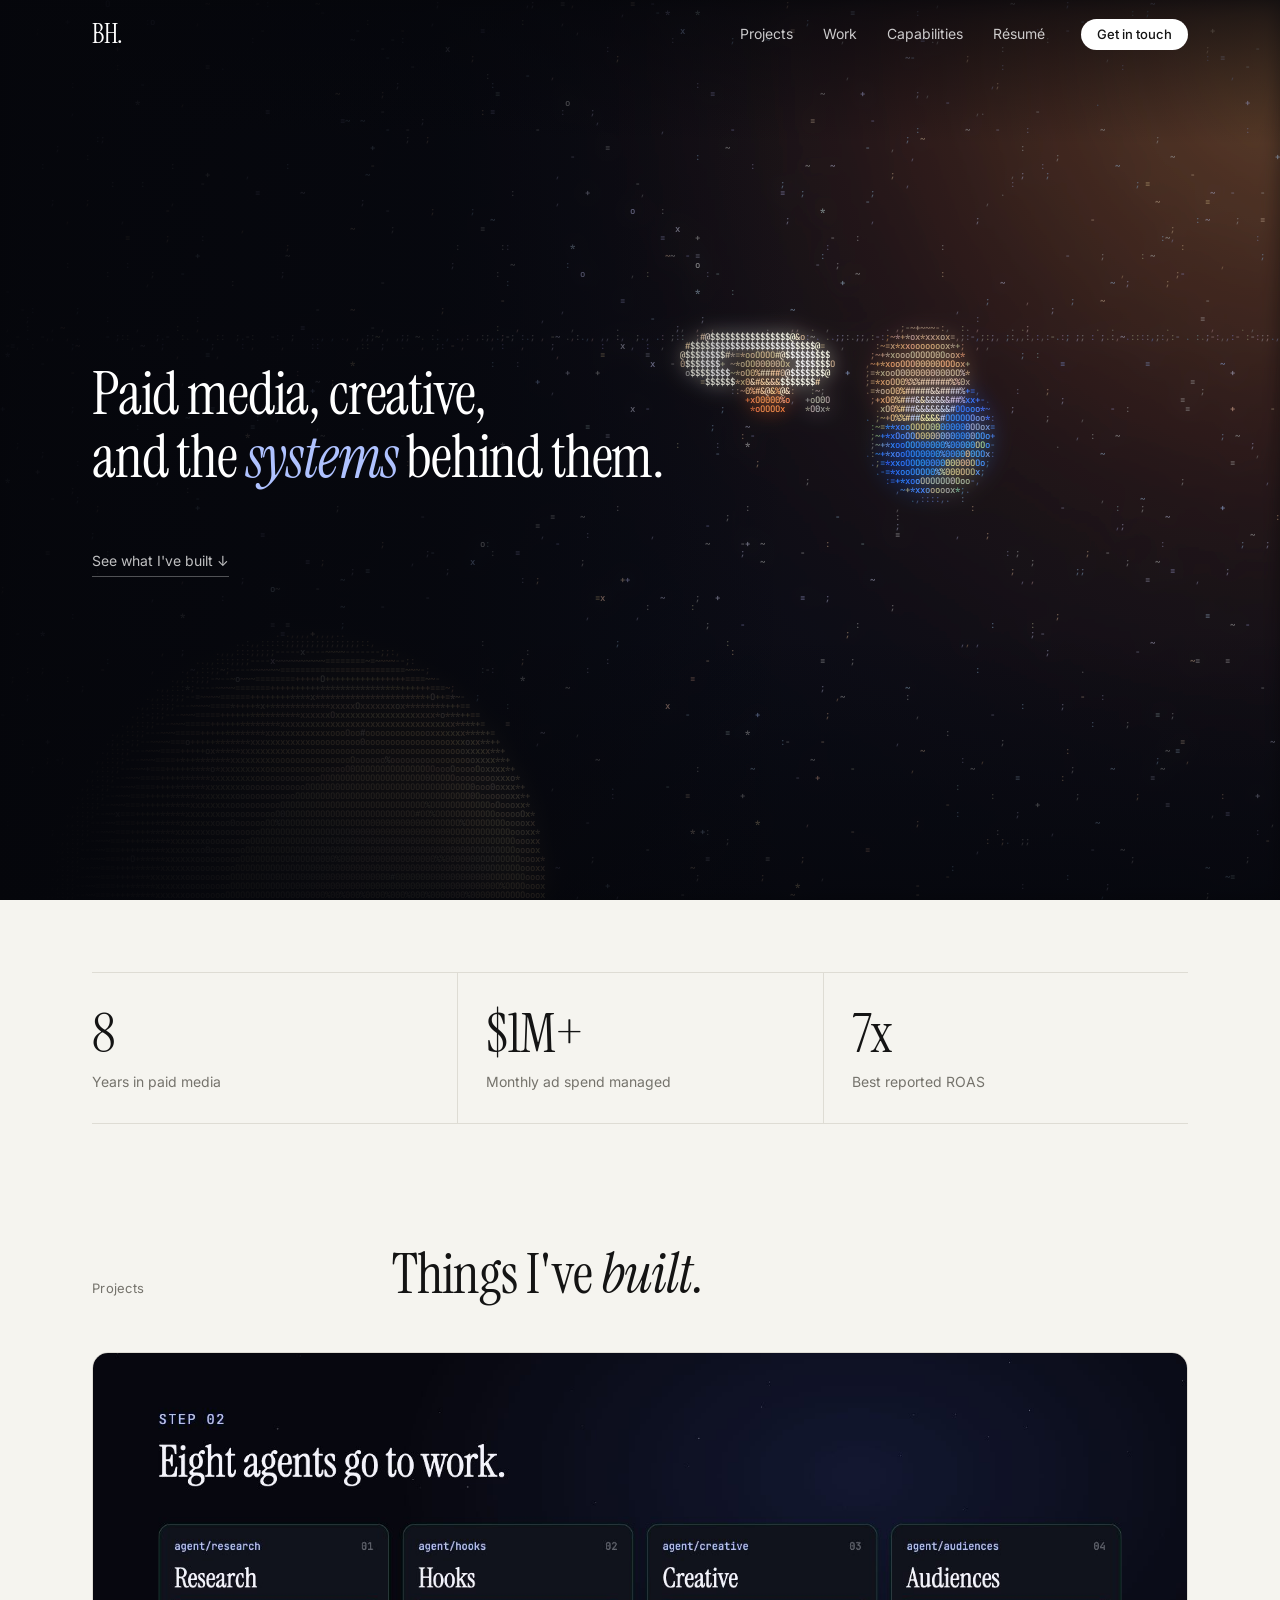
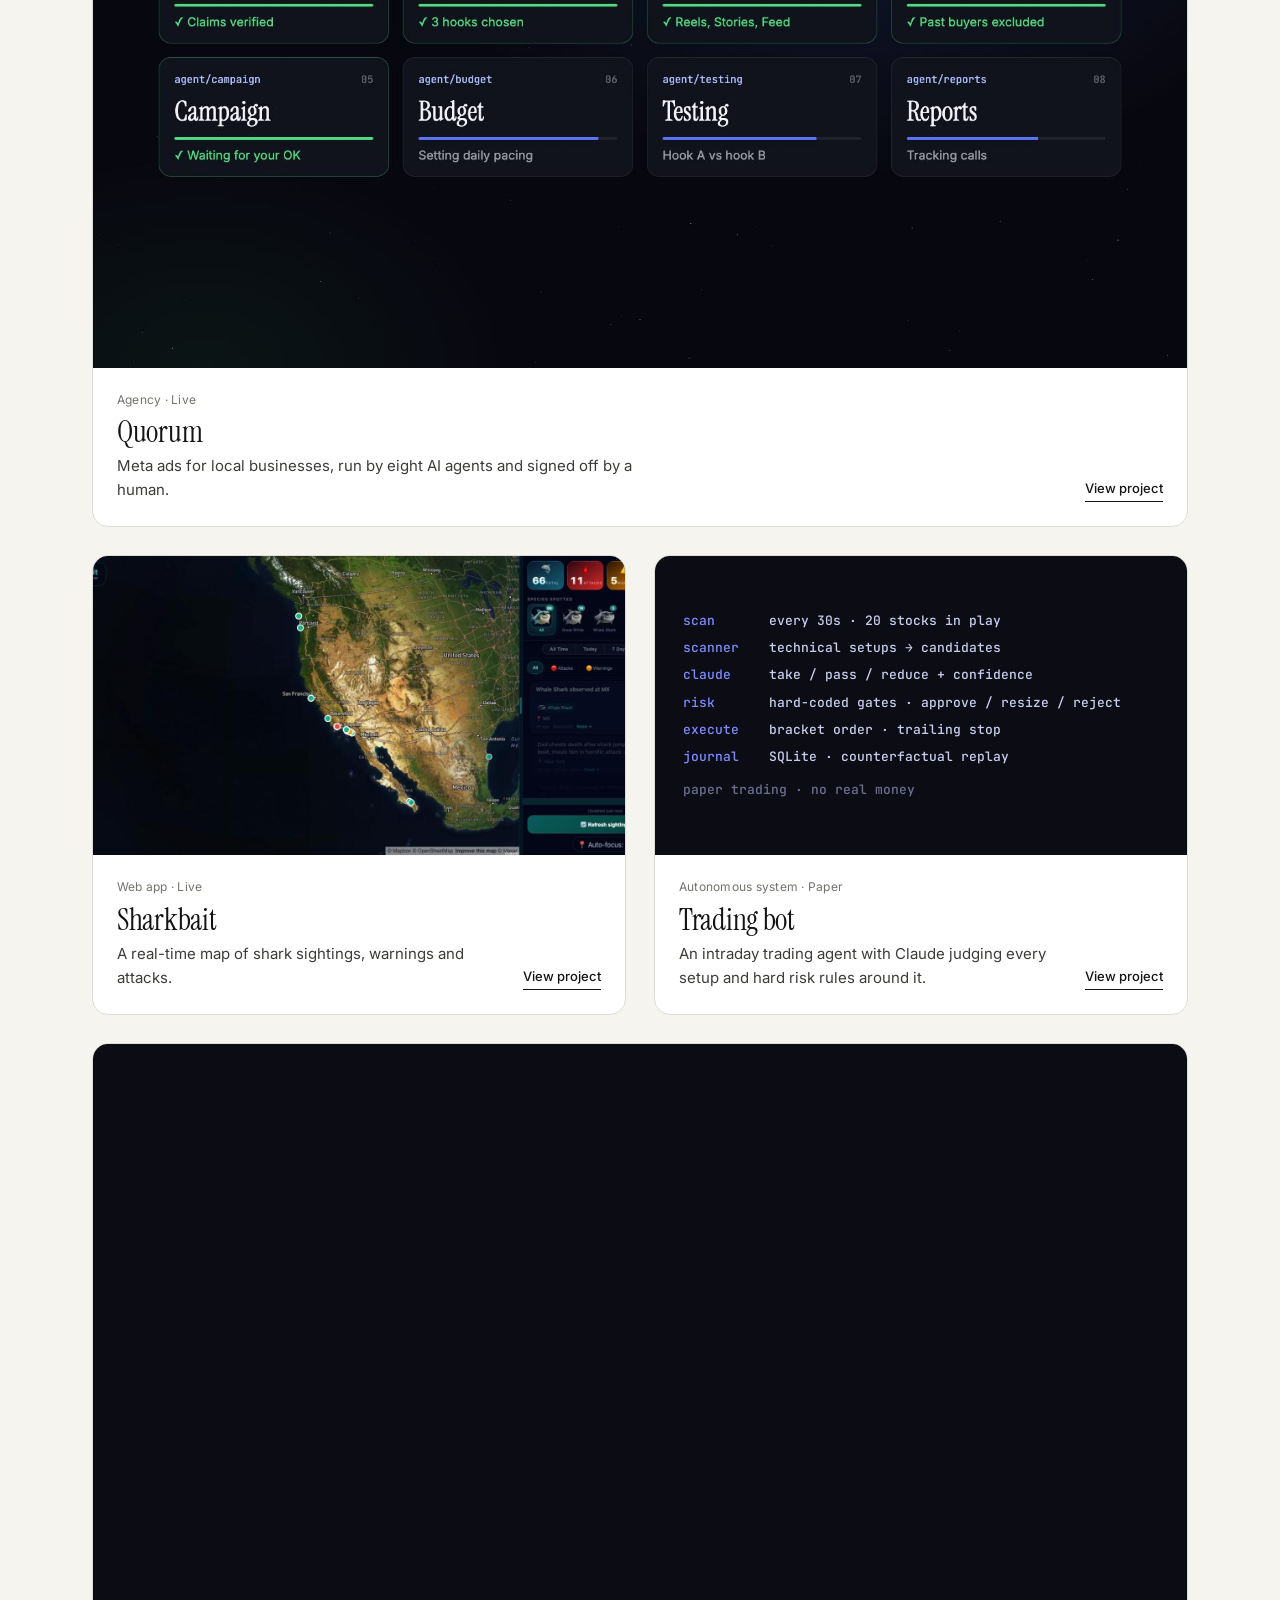
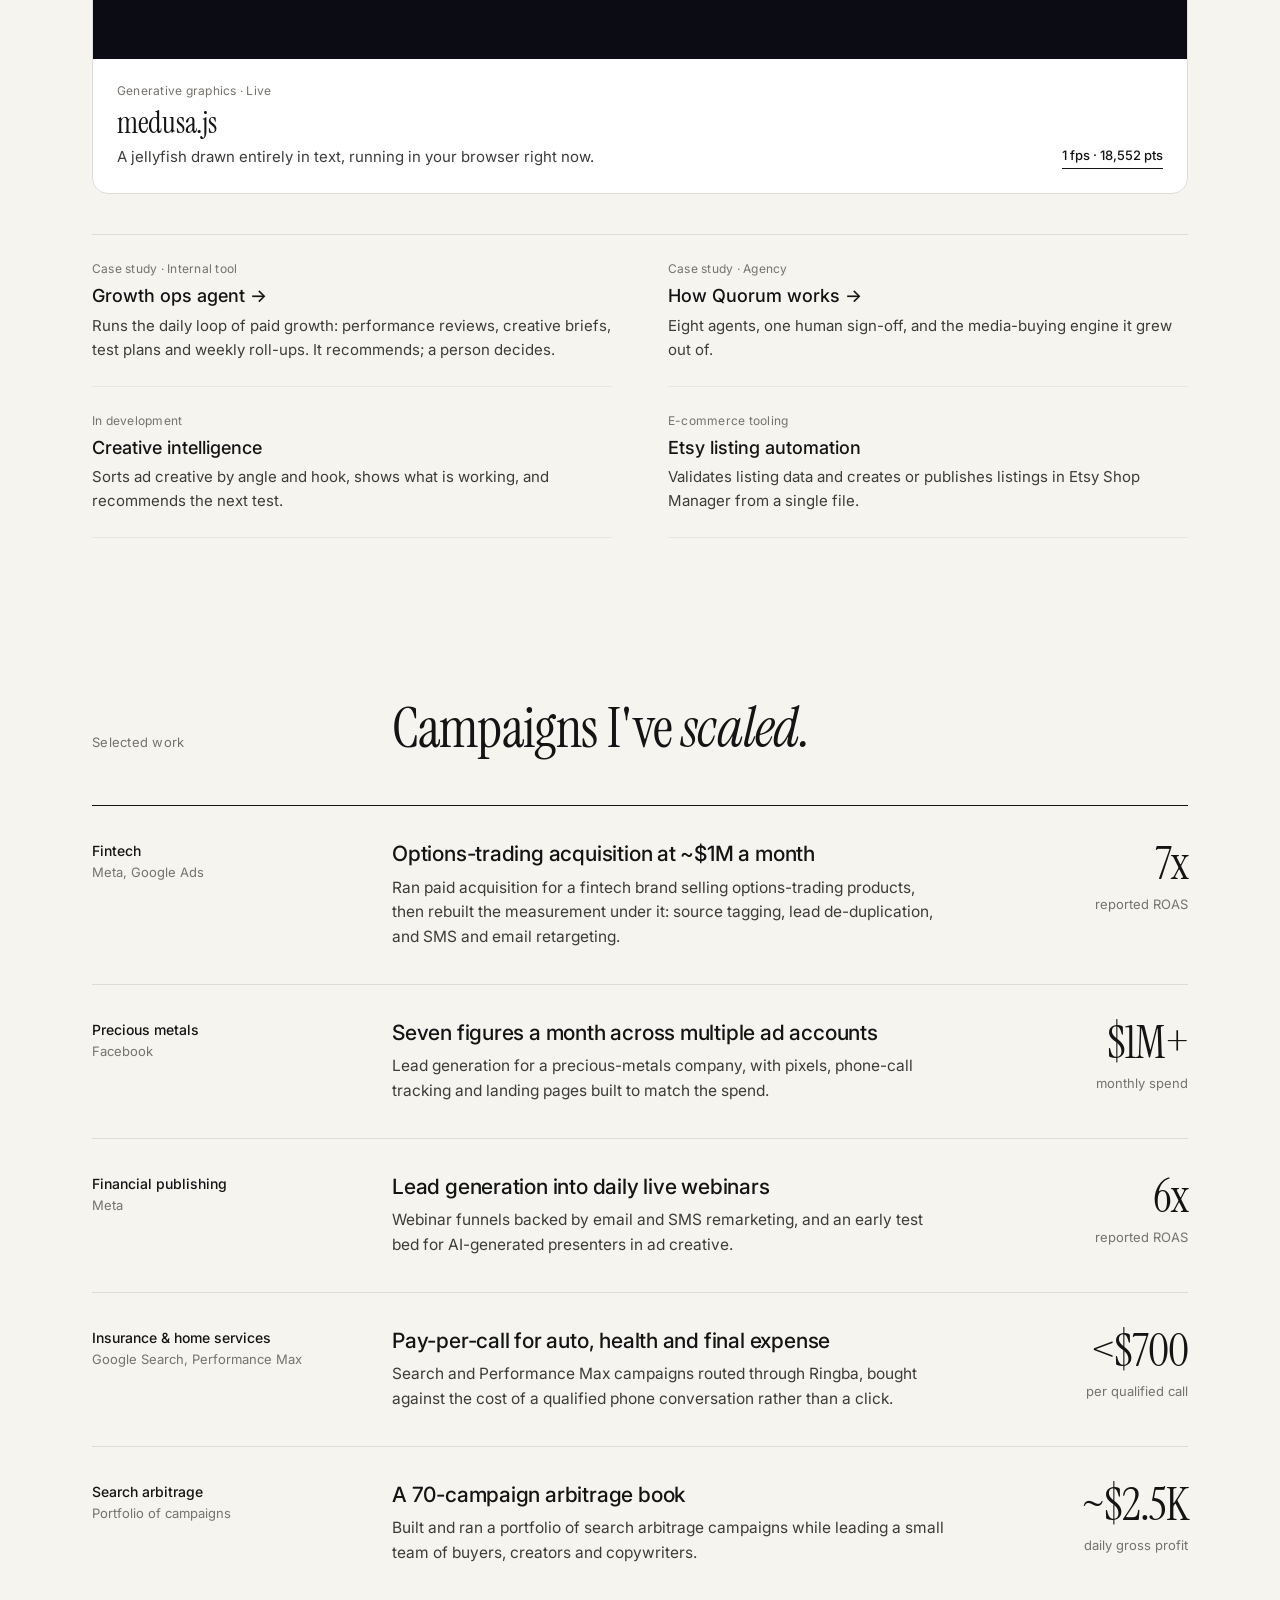
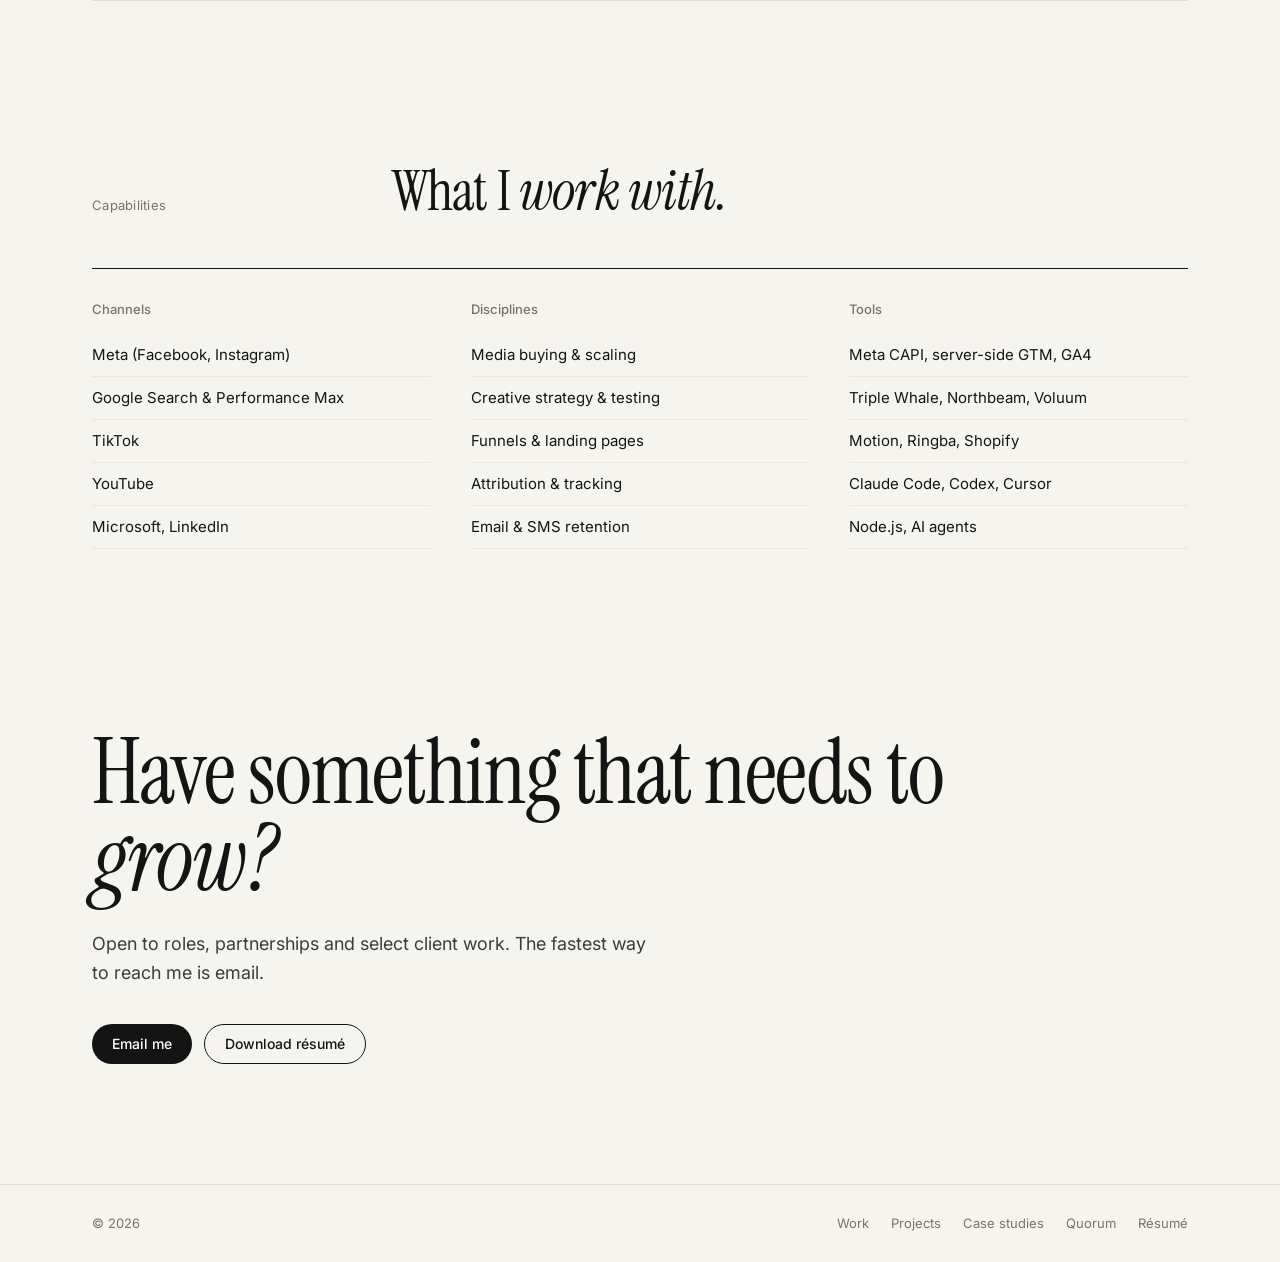
==== commit 319ceaa5: "Aurora: navy sky, thin-ray curtains with a lit edge, brighter ice and streaked reflections Co-Author" ====
--- a/index.html
+++ b/index.html
@@ -617,89 +617,91 @@
       }
     }
 
-    // --- aurora over a frozen lake: colourful ray curtains, stars, a pine treeline, a mirror lake with drifting ice
+    // --- aurora over a frozen lake: navy sky, ray curtains with a crisp lit edge, a pine treeline, ice with streaked reflections
     if (aAur > .01) {
       const hz = Math.round((wide ? .6 : .46) * rows), ta = T - 38;
       const sky = new Float32Array(cols * hz), skC = new Float32Array(cols * hz * 3);
       const mixc = (a, b, t) => [a[0] + (b[0] - a[0]) * t, a[1] + (b[1] - a[1]) * t, a[2] + (b[2] - a[2]) * t];
-      const EDGE_G = [.55, 1, .72], EDGE_C = [.4, .95, 1], BODY_G = [.2, 1, .5], BODY_T = [.15, .85, .85];
-      const TOP_V = [.68, .3, 1], TOP_M = [1, .26, .9], TOP_R = [1, .25, .5], FRINGE = [1, .32, .72];
-      const RIB = [[.26, .3, 0, 1, 0], [.4, .22, 1.9, .8, .45], [.16, .17, 3.4, .55, .85]];  // edge height, ray length, phase, strength, warmth
-      for (const [base, len, ph, st, warm] of RIB) {
+      const EDGE = [.8, 1, 1], LOW = [.22, 1, .88], MID = [.1, .92, .74], HIGH = [.25, .72, 1], PINK = [1, .36, .7], ROSE = [1, .32, .5];
+      // edge height, sway, ray length, phase, strength, how much pink at the tops
+      const RIB = [[.16, .045, .18, 3.4, .45, 1], [.3, .085, .34, 0, 1, .75], [.47, .05, .22, 1.9, .7, .2]];
+      for (const [base, amp, len, ph, st, pink] of RIB) {
+        const sx = Math.min(1, Math.max(.45, W / 1200));                                         // fewer, gentler waves on narrow screens
+        const yAt = x => (x *= sx, base + amp * Math.sin(x * 4.2 + ta * .12 + ph) + amp * .45 * Math.sin(x * 9.5 - ta * .23 + ph * 2) + .01 * Math.sin(x * 31 + ta * .6));
         for (let c = 0; c < cols; c++) {
-          const x = c / cols;
-          const yb = (base + .075 * Math.sin(x * 3.6 + ta * .16 + ph) + .035 * Math.sin(x * 11 - ta * .31 + ph * 2) + .02 * Math.sin(x * 27 + ta * .5)) * rows;
-          const fold = .55 + .45 * Math.sin(x * 23 + ta * .4 + ph * 3);                        // brighter where the curtain folds toward us
-          const ray = Math.pow(hash(c, (ph * 10) | 0) * .5 + vnoise(c * .55 + ta * .9, ph * 4) * .5, 1.8) * 1.6 + .15;
-          const hgt = (len * (.6 + .8 * vnoise(c * .08 - ta * .1, ph + 9))) * rows;
-          const pulse = .7 + .3 * Math.sin(ta * .7 + x * 8 + ph);
-          const hue = Math.min(1, Math.max(0, vnoise(x * 2.4 + ph * 5 + ta * .06, ph * 3) * 1.1 - .05 + warm * .35));   // drifts along the curtain
-          const edgeC = mixc(EDGE_G, EDGE_C, hue * .8), bodyC = mixc(BODY_G, BODY_T, hue);
-          const topC = hue < .5 ? mixc(TOP_V, TOP_M, hue * 2) : mixc(TOP_M, TOP_R, hue * 2 - 1);
-          for (let r = Math.max(0, Math.floor(yb - hgt)); r < Math.min(hz, Math.ceil(yb + 3)); r++) {
-            const f = (yb - r) / hgt;
+          const x = c / cols, yn = yAt(x), yb = yn * rows;
+          const slope = Math.abs(yAt(x + .002) - yn) / .002;
+          const fold = 1 + 1.3 * sstep(.2, .75, slope);                                         // seen edge-on where it bends: a bright pillar
+          const clump = vnoise(c * .04 + ta * .05, ph * 3), stripe = vnoise(c * .42 + ta * .3, ph * 7 + ta * .2);   // broad bundles of thin rays
+          const ray = (.12 + 1.9 * Math.pow(clump, 1.3)) * (.15 + 1.7 * Math.pow(stripe, 2.4)) * (.75 + .25 * hash(c, ph * 10 | 0));
+          const hgt = Math.max(4, len * rows * (.45 + .9 * vnoise(c * .03 - ta * .08, ph + 9)) * (.6 + .6 * stripe) * Math.sqrt(fold));
+          const lit = (.55 + .45 * vnoise(x * 7 + ta * .35, ph * 2)) * (.8 + .2 * Math.sin(ta * .9 + x * 6 + ph));
+          const pk = pink * sstep(.35, .7, vnoise(x * 2.2 + ta * .04, ph * 5));
+          const topC = mixc(HIGH, mixc(PINK, ROSE, vnoise(x * 5, ph)), pk);
+          for (let r = Math.max(0, Math.floor(yb - hgt)); r < Math.min(hz, Math.ceil(yb + 5)); r++) {
+            const d = yb - r, f = d / hgt;
             let w, col;
-            if (f < 0) { w = Math.exp(f * hgt * .9) * 2.2 * fold * fold; col = FRINGE; }       // pink lower border where it is strongest
+            if (d < 0) { w = Math.exp(d * 1.1) * .9; col = LOW; }                                // soft glow just under the edge
             else {
-              w = Math.exp(-f * 9) * 2.2 + Math.pow(1 - f, 1.3) * ray * 1.35;
-              const t1 = sstep(0, .07, f), t2 = sstep(.14, .58, f);
-              col = t2 > 0 ? mixc(bodyC, topC, t2) : mixc(edgeC, bodyC, t1);
-              w *= 1 + 1.1 * t2;                                                                    // violet tops need more light to read
+              const edge = Math.exp(-d * 1.5) * 6.5;                                             // the thin lit hem
+              const body = Math.pow(Math.max(0, 1 - f), 1.35 - .85 * pk) * ray * 2.4 * (1 + 1.8 * pk * sstep(.4, .85, f));
+              w = edge + body;
+              col = d < 1.5 ? EDGE : f < .3 ? mixc(LOW, MID, f / .3) : mixc(MID, topC, sstep(.3, .8, f));
             }
-            w *= st * fold * pulse * 3;
+            w *= st * fold * lit * 1.5;
             if (w < .02) continue;
             const k = r * cols + c;
             sky[k] += w; skC[k * 3] += w * col[0]; skC[k * 3 + 1] += w * col[1]; skC[k * 3 + 2] += w * col[2];
           }
         }
       }
-      // faint red-violet airglow high in the sky
-      for (let r = 0; r < hz * .5; r++) for (let c = 0; c < cols; c++) {
-        const w = Math.max(0, vnoise(c * .035 + ta * .04, r * .09 + 2) - .45) * 1.1 * (1 - r / (hz * .5));
-        if (w > .03) { const k = r * cols + c; sky[k] += w; skC[k * 3] += w * .8; skC[k * 3 + 1] += w * .22; skC[k * 3 + 2] += w * .62; }
-      }
       // pointed pines along the far shore
       const tree = c => { const id = Math.floor(c / 5), pos = ((c % 5) + 5) % 5, h = 1 + Math.floor(hash(id, 41) * 4 + (vnoise(c * .05, 6) > .55 ? 2 : 0));
         return Math.max(1, Math.round(h * (1 - Math.abs(pos - 2) / 3))); };
       const isStar = (c, r) => hash(c, r * 7 + 3) > .985;
-      // average aurora colour per column, used to tint the ice
-      const tint = new Float32Array(cols * 3);
+      // per column: average aurora colour (tints the ice) and how much aurora there is (feeds the streaks on the water)
+      const tint = new Float32Array(cols * 3), colW = new Float32Array(cols);
       for (let c = 0; c < cols; c++) { let s0 = 0, s1 = 0, s2 = 0, sw = 0;
         for (let r = 0; r < hz; r++) { const k = r * cols + c; sw += sky[k]; s0 += skC[k * 3]; s1 += skC[k * 3 + 1]; s2 += skC[k * 3 + 2]; }
-        tint[c * 3] = sw > .1 ? s0 / sw : .3; tint[c * 3 + 1] = sw > .1 ? s1 / sw : .9; tint[c * 3 + 2] = sw > .1 ? s2 / sw : .7; }
+        colW[c] = Math.min(2.2, sw / (hz * .12));
+        tint[c * 3] = sw > .1 ? s0 / sw : .3; tint[c * 3 + 1] = sw > .1 ? s1 / sw : .9; tint[c * 3 + 2] = sw > .1 ? s2 / sw : .8; }
+      const NAVY = [.3, .46, 1];
       for (let r = 0; r < rows; r++) for (let c = 0; c < cols; c++) {
         const k = r * cols + c;
         if (r < hz) {
           if (r >= hz - tree(c)) continue;                                                     // silhouette: leave it dark
-          const glow = r > hz - 10 ? 1.4 * Math.pow(1 - (hz - r) / 10, 2) : 0;
-          if (sky[k] > .02) { const m = sky[k]; put(k, (sky[k] + glow) * aAur, [skC[k * 3] / m, skC[k * 3 + 1] / m, skC[k * 3 + 2] / m]); }
-          else if (glow) put(k, glow * aAur, [.25, .85, .7]);
-          if (isStar(c, r) && sky[k] < .4) put(k, (1 + .8 * Math.sin(T * 2 + c)) * aAur, [.9, .95, 1]);   // stars
+          const h = r / hz, fill = (.05 + .3 * h * h) * (.7 + .3 * hash(c, r));                // faint navy grain, lighter toward the horizon
+          const glow = r > hz - 8 ? 1.1 * Math.pow(1 - (hz - r) / 8, 2) : 0;
+          put(k, (fill + glow) * aAur, glow ? [.4, .75, 1] : NAVY);
+          if (sky[k] > .02) { const m = sky[k]; put(k, m * aAur, [skC[k * 3] / m, skC[k * 3 + 1] / m, skC[k * 3 + 2] / m]); }
+          if (isStar(c, r) && sky[k] < .6) put(k, (1.1 + .8 * Math.sin(T * 2 + c)) * aAur, [.9, .95, 1]);   // stars
           continue;
         }
-        // lake: still water mirroring the sky, with ice floes drifting on it
+        // lake: dark water mirroring the sky, ice floes drifting on it
         const dy = (r - hz + 1) / (rows - hz), z = 1 / (dy + .06), u = (c / cols - .5) * z;
-        if (r === hz) { put(k, (.55 + .35 * vnoise(c * .3, 1)) * aAur, [.75, .9, 1]); continue; }  // pale snow line on the far shore
+        if (r === hz) { put(k, (.7 + .4 * vnoise(c * .3, 1)) * aAur, [.75, .9, 1]); continue; }  // pale snow line on the far shore
         const wob = Math.sin(r * 1.3 - T * 1.9 + vnoise(c * .08, r * .4) * 3) * (.3 + dy * 2.6);
-        const mr = hz - 1 - Math.round((r - hz - 1) * .9), mc = Math.round(c + wob);
-        let ref = 0, rcol = null;
-        if (mr >= 0 && mc >= 0 && mc < cols && mr < hz - tree(mc)) {
+        const mr = hz - 1 - Math.round((r - hz - 1) * .9), mc = Math.min(cols - 1, Math.max(0, Math.round(c + wob)));
+        let ref = 0, rcol = [tint[mc * 3], tint[mc * 3 + 1], tint[mc * 3 + 2]];
+        if (mr >= 0 && mr < hz - tree(mc)) {
           const mk = mr * cols + mc;
-          if (sky[mk] > .03) { const m = sky[mk]; ref = m; rcol = [skC[mk * 3] / m, skC[mk * 3 + 1] / m, skC[mk * 3 + 2] / m]; }
+          if (sky[mk] > .03) { const m = sky[mk]; ref = m * .55; rcol = [skC[mk * 3] / m, skC[mk * 3 + 1] / m, skC[mk * 3 + 2] / m]; }
           else if (isStar(mc, mr) && dy < .5) { ref = .7 * (1 - dy * 2); rcol = [.85, .92, 1]; }
         }
-        const n = fbm(u * 2.4 + T * .02, z * 1.5, 1.7), ice = n > .565;
+        const streak = Math.pow(vnoise(c * .6 + T * .15, r * .035 - T * .2), 2) * 1.6;            // long vertical smears of the aurora's light
+        ref += colW[mc] * streak * (1 - .55 * dy);
+        put(k, (.16 + .1 * dy) * aAur, [.22, .38, .9]);                                         // the water itself is deep blue, not black
+        const n = fbm(u * 2.4 + T * .02, z * 1.5, 1.7), ice = n > .545;
         if (ice) {
-          const e = Math.max(0, 1 - (n - .565) / .028);                                        // bright rim along each floe's edge
-          const crack = Math.abs(vnoise(u * 3.2, z * 2.4) - .5) < .025 ? .55 : 0;
+          const e = Math.max(0, 1 - (n - .545) / .03);                                         // bright rim along each floe's edge
+          const crack = Math.abs(vnoise(u * 3.2, z * 2.4) - .5) < .022 ? .5 : 0;
           const tx = vnoise(u * 7, z * 5) * .35;
-          const lum = (.85 + .9 * dy + tx * 1.6 + e * 1.9 + ref * .3) * (1 - crack);
-          const tc = [tint[c * 3], tint[c * 3 + 1], tint[c * 3 + 2]];
-          put(k, lum * aAur, mixc([.7, .84, .96], tc, .35 + .3 * e));
+          const lum = (1.5 + 1.1 * dy + tx * 1.6 + e * 2 + ref * .4) * (1 - crack);
+          put(k, lum * aAur, mixc([.74, .86, 1], rcol, .15 + .25 * e + .15 * Math.min(1, ref)));
         } else if (ref > .03) {
-          const band = .72 + .28 * Math.sin(r * 2.3 - T * 2.2 + c * .02);                     // ripple streaks
-          put(k, ref * (1.25 - .45 * dy) * band * aAur, rcol);
-        } else if (hash(c, r * 13 + (T * 4 | 0)) > .996) put(k, .5 * aAur, [.6, .95, .85]);    // glints
+          const band = .7 + .3 * Math.sin(r * 2.3 - T * 2.2 + c * .02);                        // ripples
+          put(k, ref * (1.3 - .5 * dy) * band * aAur, rcol);
+        } else if (hash(c, r * 13 + (T * 4 | 0)) > .996) put(k, .5 * aAur, [.6, .95, .9]);     // glints
       }
       // shooting star every ~7 s
       const sp = ta % 7; if (sp < .9) { const sx = (.3 + .5 * hash(Math.floor(ta / 7), 3)) * W, sy = .06 * H; for (let j = 0; j < 20; j++) splat(sx + (sp * 280 - j * 6), sy + (sp * 75 - j * 1.6), (1 - j / 20) * 2.4 * aAur, [.9, .95, 1]); }
@@ -735,7 +737,9 @@
     }
     if (aAur > .01) {
       const g = cx.createLinearGradient(0, 0, 0, H);
-      g.addColorStop(0, `rgba(8,4,20,${aAur})`); g.addColorStop(.4, `rgba(4,12,26,${.85 * aAur})`); g.addColorStop(.58, `rgba(6,26,32,${.6 * aAur})`); g.addColorStop(1, `rgba(1,3,8,${aAur})`);
+      const hzf = wide ? .6 : .46;   // navy sky, lightest at the horizon, then dark blue water
+      g.addColorStop(0, `rgba(4,8,28,${aAur})`); g.addColorStop(hzf * .55, `rgba(9,22,58,${aAur})`); g.addColorStop(hzf, `rgba(22,48,92,${aAur})`);
+      g.addColorStop(Math.min(1, hzf + .04), `rgba(8,20,48,${aAur})`); g.addColorStop(1, `rgba(3,8,22,${aAur})`);
       cx.fillStyle = g; cx.fillRect(0, 0, W, H);
     }
     if (aGal > .01) {
@@ -763,7 +767,7 @@
       cx.fillText(RAMP[cix[i]], (i % cols) * cw, ((i / cols) | 0) * chH);
     }
     gx.clearRect(0, 0, GL.width, GL.height); gx.drawImage(C, 0, 0, GL.width, GL.height);
-    GL.style.opacity = (.85 * (1 - .55 * aAur)).toFixed(2);
+    GL.style.opacity = (.85 * (1 - .2 * aAur)).toFixed(2);
   }
 
   let on = true, vis = true, last = 0, clock = +(new URLSearchParams(location.search).get("t")) || 15.5;   // open on the solar-system flight (?t= jumps to a scene)
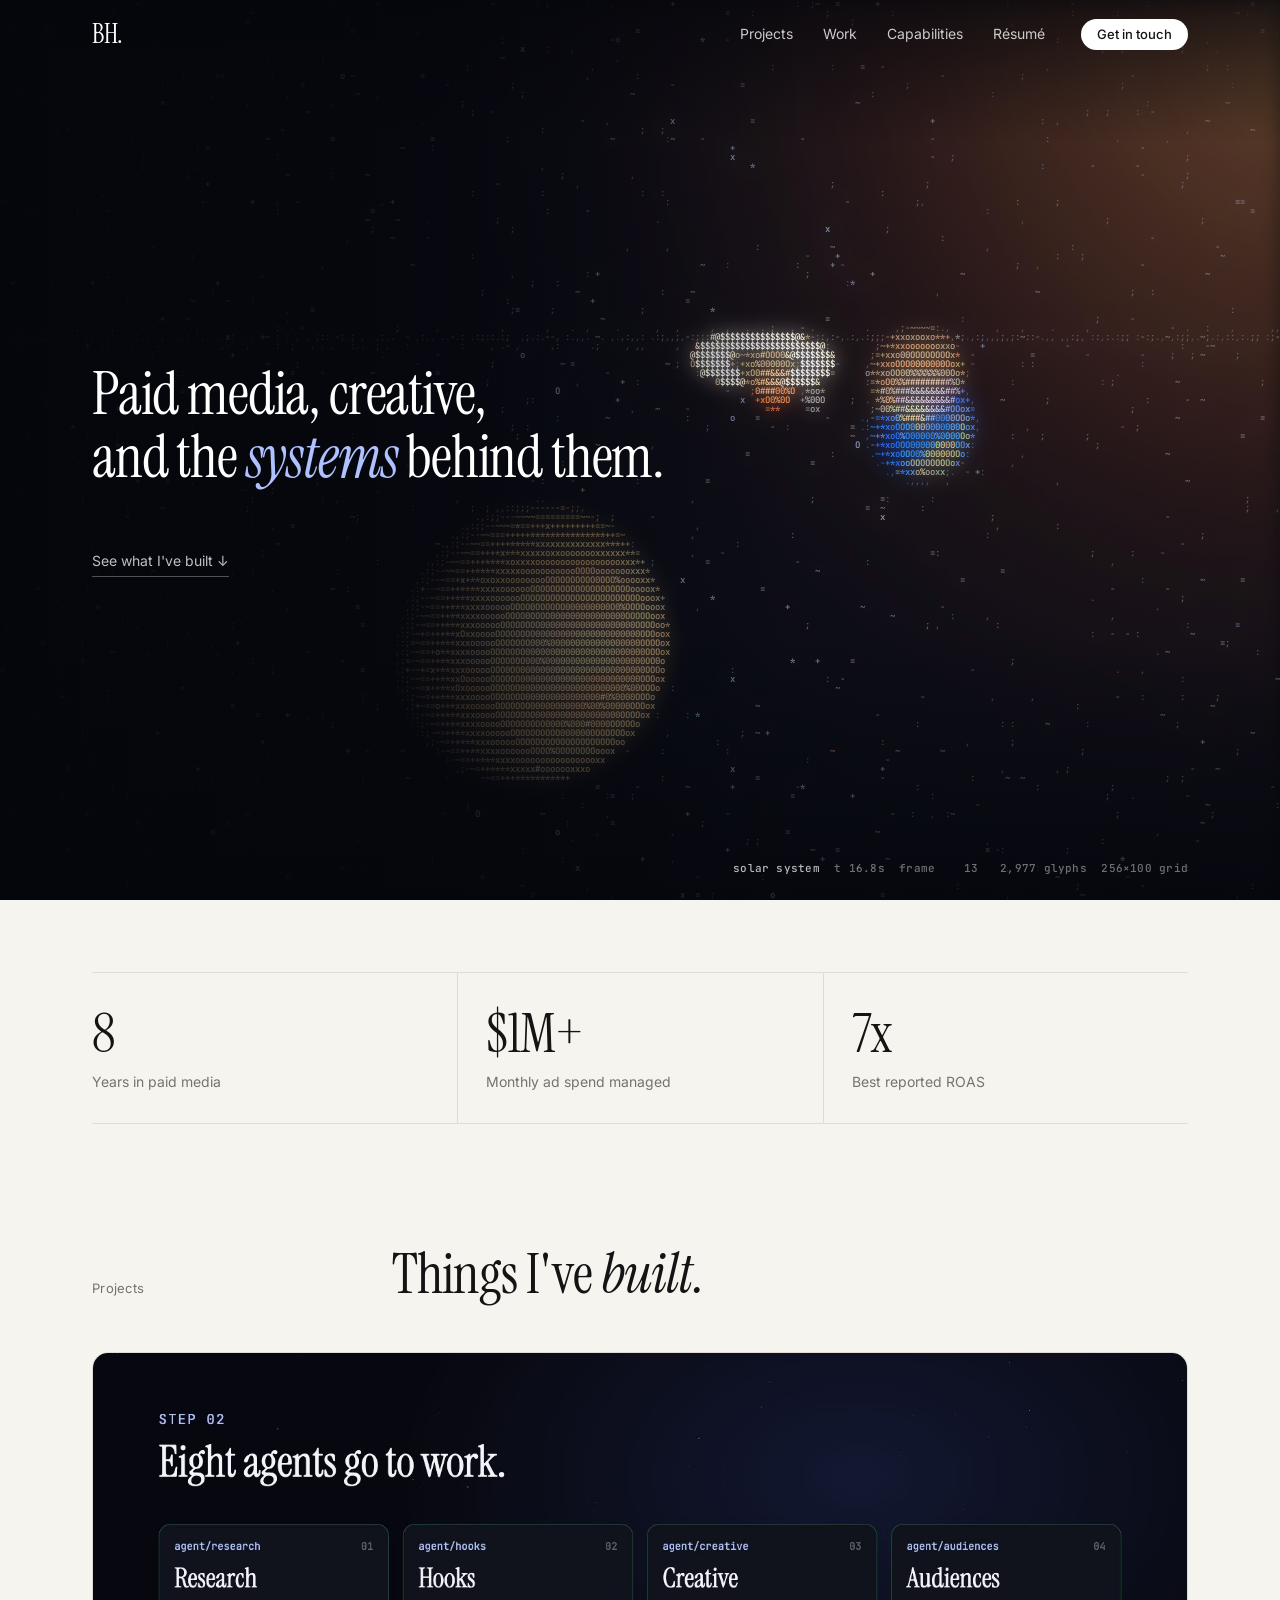
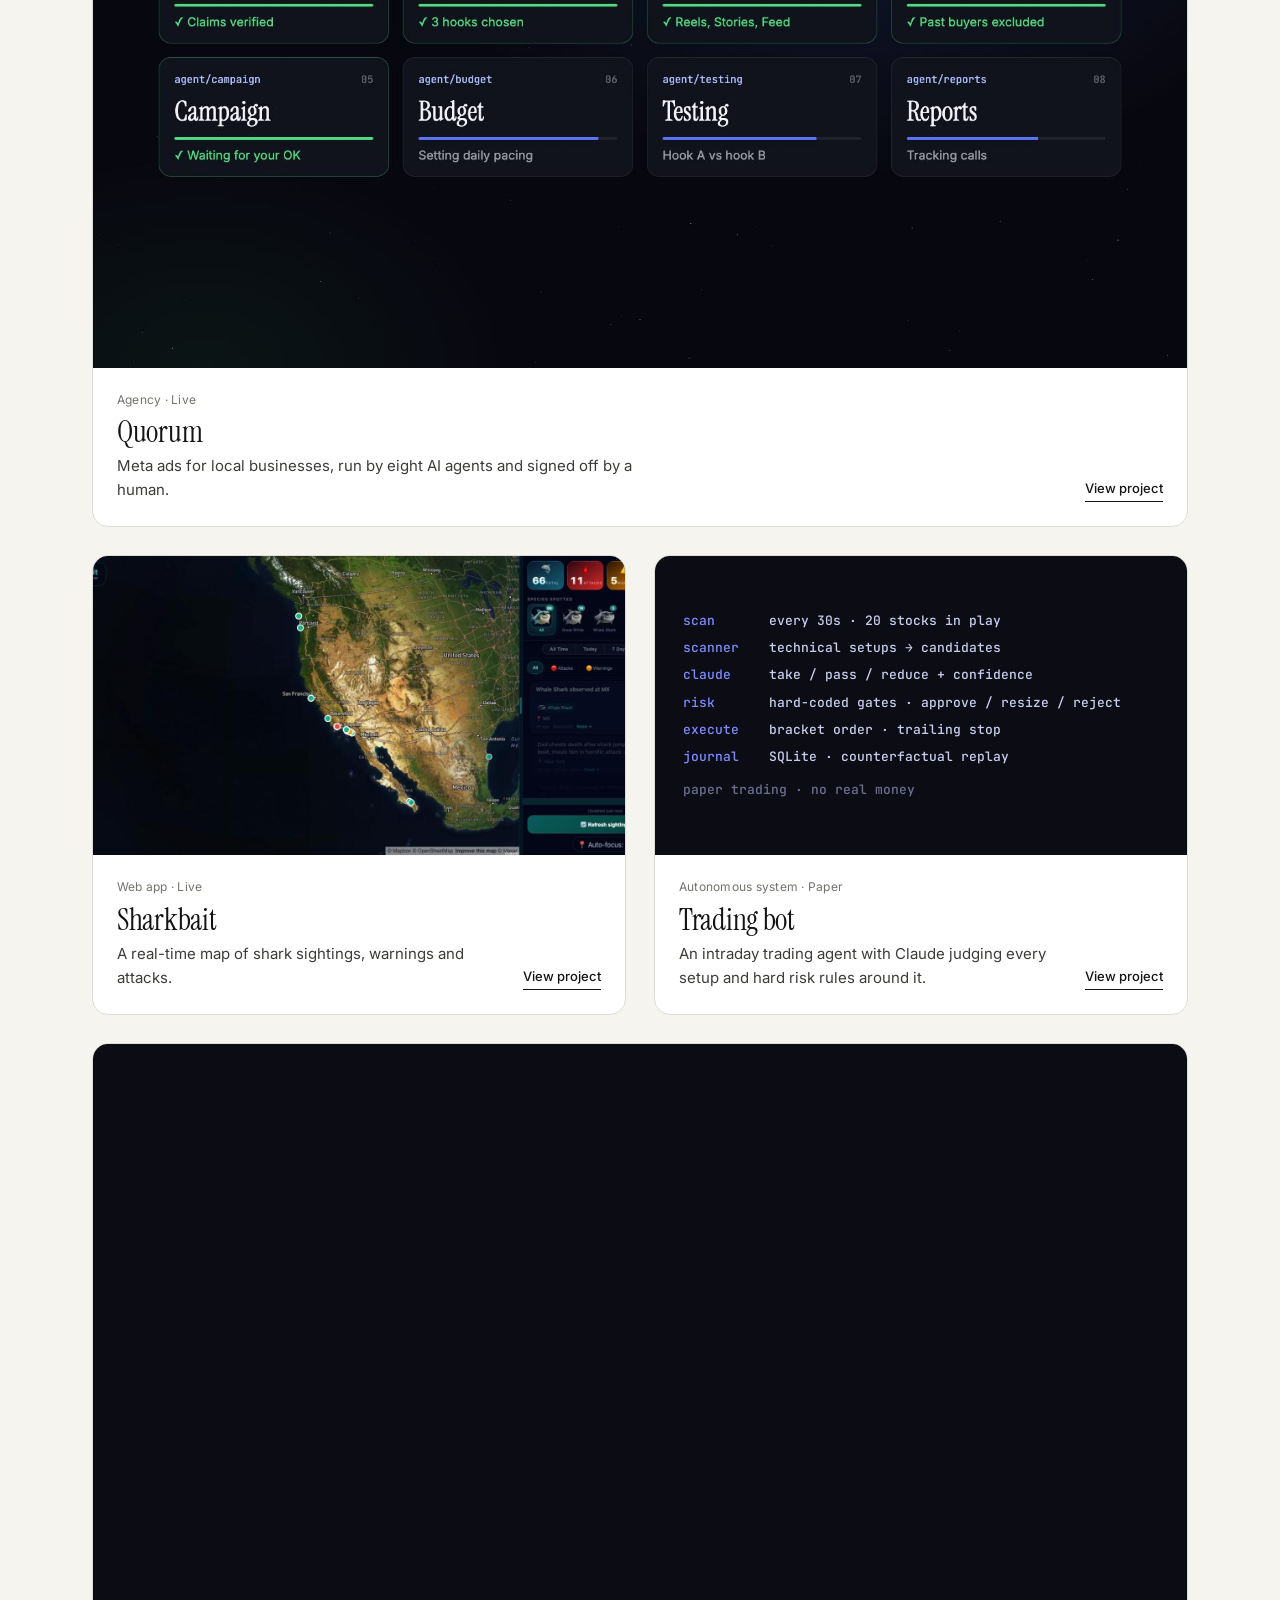
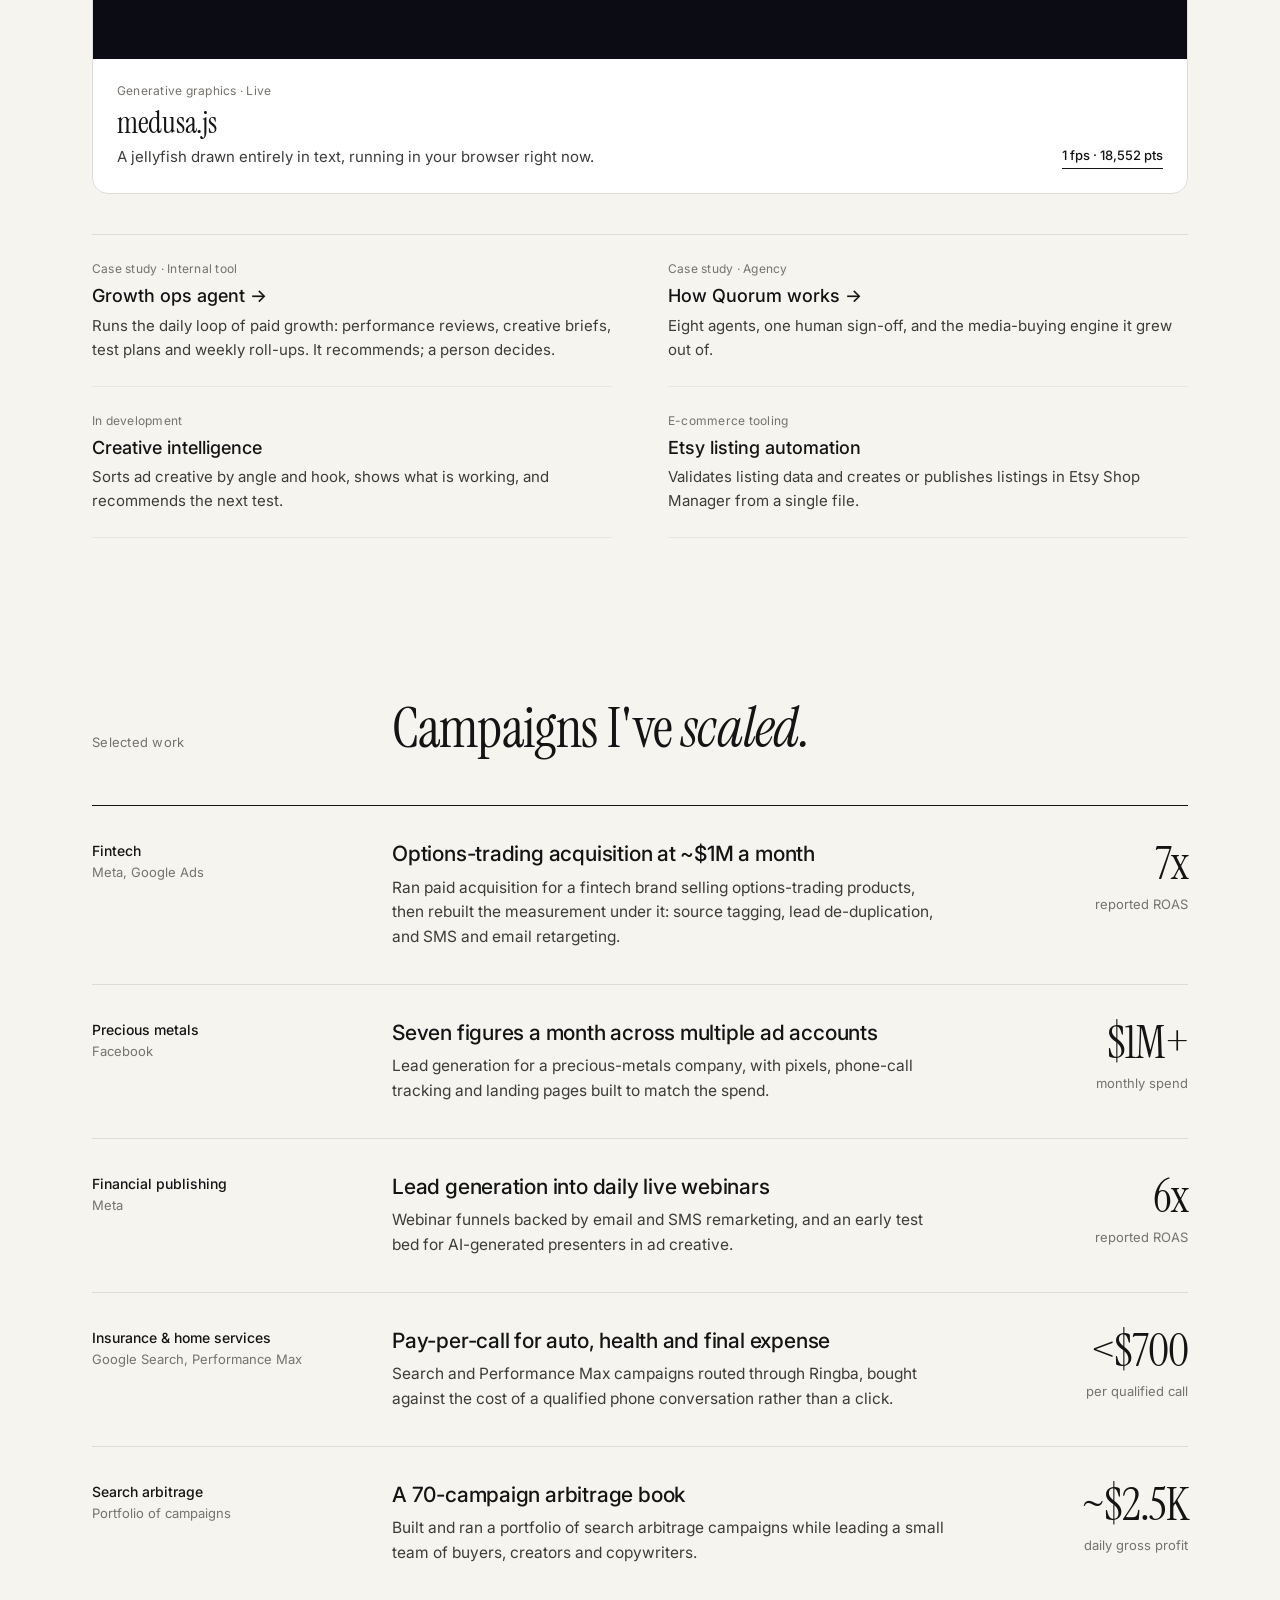
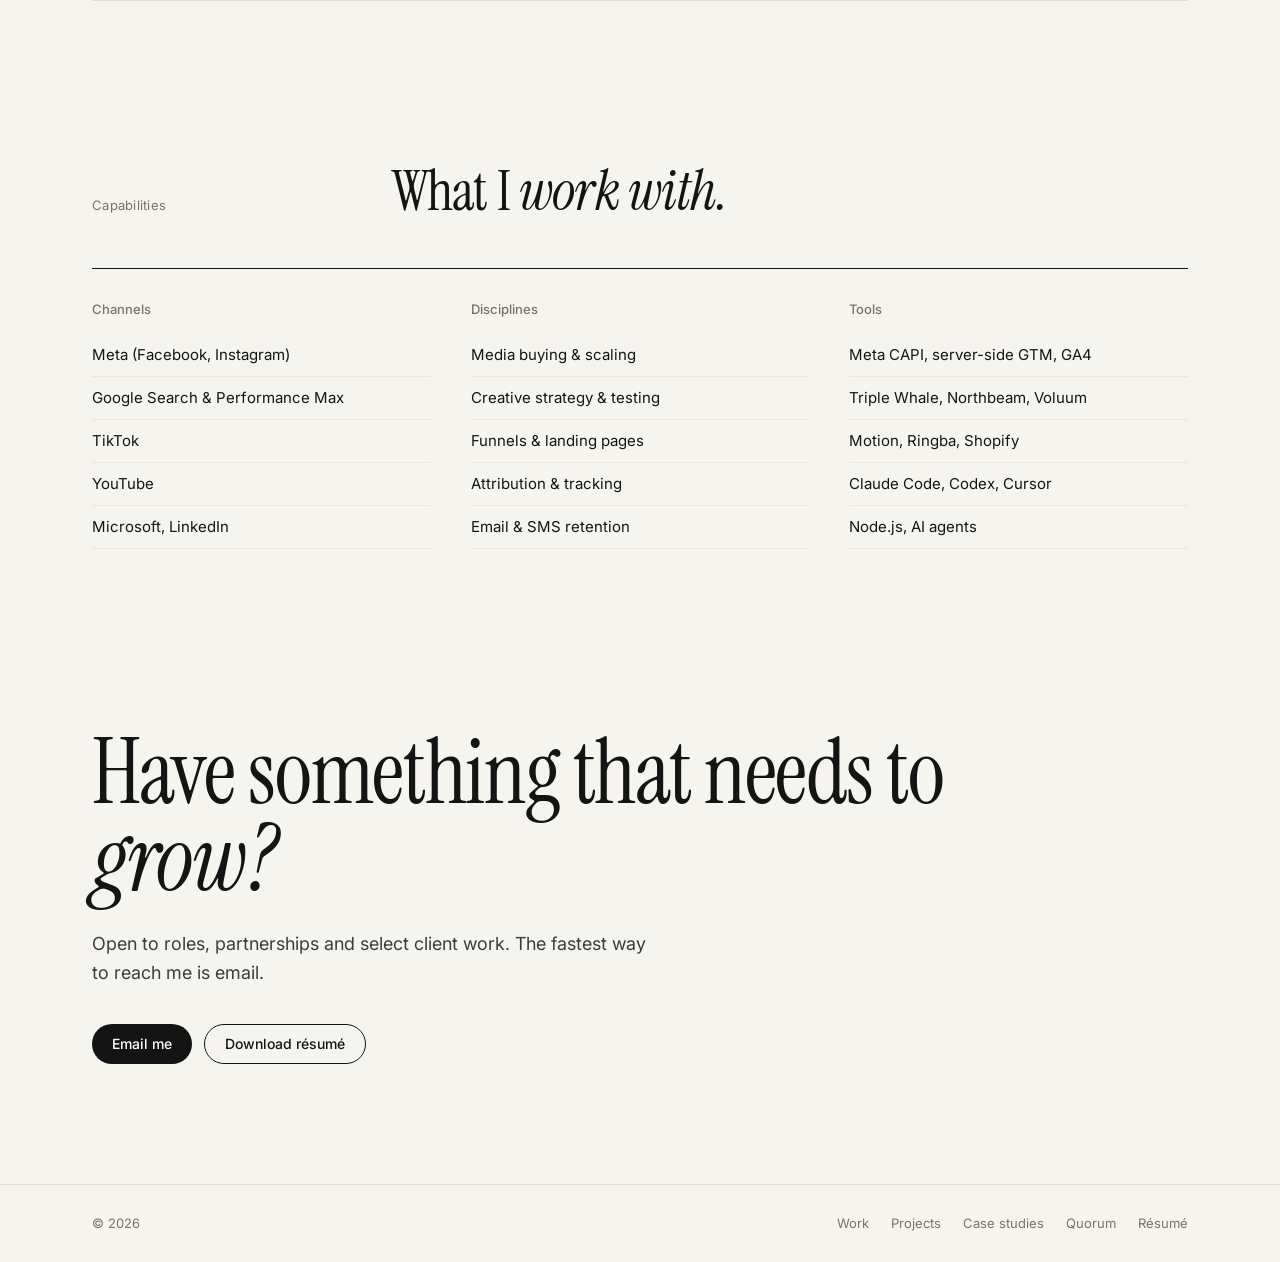
==== commit 0a656932: "Hero stats line: scene, time, frame, glyph count and grid size Co-Authored-By: Claude Opus 5.5 <nore" ====
--- a/index.html
+++ b/index.html
@@ -165,6 +165,8 @@
 #skyglow{filter:blur(10px) saturate(1.4);opacity:.85;mix-blend-mode:screen;pointer-events:none}
 .sky-fade{position:absolute;inset:0;background:linear-gradient(180deg,rgba(5,6,11,.7) 0,rgba(5,6,11,0) 16%),linear-gradient(90deg,rgba(5,6,11,.94) 0%,rgba(5,6,11,.72) 34%,rgba(5,6,11,0) 62%),linear-gradient(0deg,rgba(5,6,11,.7),rgba(5,6,11,0) 30%)}
 .hero-in{position:relative;z-index:2;width:100%}
+.hud{position:absolute;left:0;right:0;bottom:26px;z-index:2;text-align:right;font:500 11px/1 "JetBrains Mono",ui-monospace,Menlo,monospace;letter-spacing:.02em;color:rgba(255,255,255,.42);white-space:pre;pointer-events:none}
+.hud b{font-weight:500;color:rgba(255,255,255,.72)}
 .hero h1{max-width:720px;font-size:clamp(46px,6.2vw,90px);color:#fff}
 .hero h1 em{color:#AFC2FF}
 .hero p.sub{color:rgba(255,255,255,.72);max-width:560px}
@@ -176,6 +178,8 @@
 @media(max-width:900px){
   .hero{align-items:flex-end;min-height:max(880px,100svh);padding:120px 0 64px}
   .sky-fade{background:linear-gradient(0deg,rgba(5,6,11,.96) 0%,rgba(5,6,11,.85) 42%,rgba(5,6,11,0) 70%)}
+  .hud{text-align:left;bottom:22px;font-size:10px}
+  .hud .x{display:none}
 }
 
 /* calmer header */
@@ -259,6 +263,7 @@
     <h1 class="rv in">Paid media, creative,<br>and the <em>systems</em> behind them.</h1>
     <a class="scroll rv in" href="#projects">See what I've built ↓</a>
   </div>
+  <div class="wrap hud" id="hud" aria-hidden="true"></div>
 </header>
 
 <div class="wrap" style="margin-top:72px">
@@ -523,7 +528,7 @@
   }
   const put = (k, w, c) => { aI[k] += w; aR[k] += w * c[0]; aG[k] += w * c[1]; aB[k] += w * c[2]; };
 
-  let mx = 0, my = 0, lastT = 0;
+  let mx = 0, my = 0, lastT = 0, glyphs = 0;
   addEventListener("pointermove", e => { mx = e.clientX / innerWidth - .5; my = e.clientY / innerHeight - .5; }, { passive: true });
 
   function frame(T) {
@@ -759,6 +764,7 @@
       const key = (Math.round(r * 15) << 8) | (Math.round(gg * 15) << 4) | Math.round(bb * 15);
       cix[i] = ch; keys[n++] = ((key << 19) | i) >>> 0;
     }
+    glyphs = n;
     const sorted = keys.subarray(0, n).sort();
     let cur = -1;
     for (let j = 0; j < n; j++) {
@@ -773,15 +779,24 @@
   let on = true, vis = true, last = 0, clock = +(new URLSearchParams(location.search).get("t")) || 15.5;   // open on the solar-system flight (?t= jumps to a scene)
   new IntersectionObserver(([e]) => { on = e.isIntersecting; }).observe(host);
   document.addEventListener("visibilitychange", () => { vis = !document.hidden; });
+  // a stats line under the scene: what is playing, and how much text it took to draw it
+  const hud = document.getElementById("hud");
+  const scene = t => t < 13 ? "galaxy" : t < 38.5 ? "solar system" : t < 56 ? "aurora" : "galaxy";
+  let frames = 0, hudAt = 0;
+  function stats(now) {
+    if (now - hudAt < 250) return; hudAt = now;
+    const t = clock % LOOP;
+    hud.innerHTML = `<b>${scene(t)}</b>  t ${t.toFixed(1).padStart(4)}s  <span class="x">frame ${String(frames).padStart(5)}  </span>${glyphs.toLocaleString("en-US").padStart(6)} glyphs  <span class="x">${cols}×${rows} grid</span>`;
+  }
   function loop(now) {
-    if (on && vis && now - last >= 1000 / 30) { clock += Math.min(.1, (now - last) / 1000); frame(clock); last = now; }
+    if (on && vis && now - last >= 1000 / 30) { clock += Math.min(.1, (now - last) / 1000); frame(clock); last = now; frames++; stats(now); }
     else if (!(on && vis)) last = now;
     requestAnimationFrame(loop);
   }
   addEventListener("resize", resize);
   resize();
   (document.fonts ? document.fonts.ready : Promise.resolve()).then(() => {
-    if (still) { lastT = 33; frame(33); } else requestAnimationFrame(t => { last = t; requestAnimationFrame(loop); });
+    if (still) { lastT = 33; frame(33); hud.innerHTML = `<b>solar system</b>  still frame  ${glyphs.toLocaleString("en-US")} glyphs  ${cols}×${rows}`; } else requestAnimationFrame(t => { last = t; requestAnimationFrame(loop); });
   });
 })();
 </script>
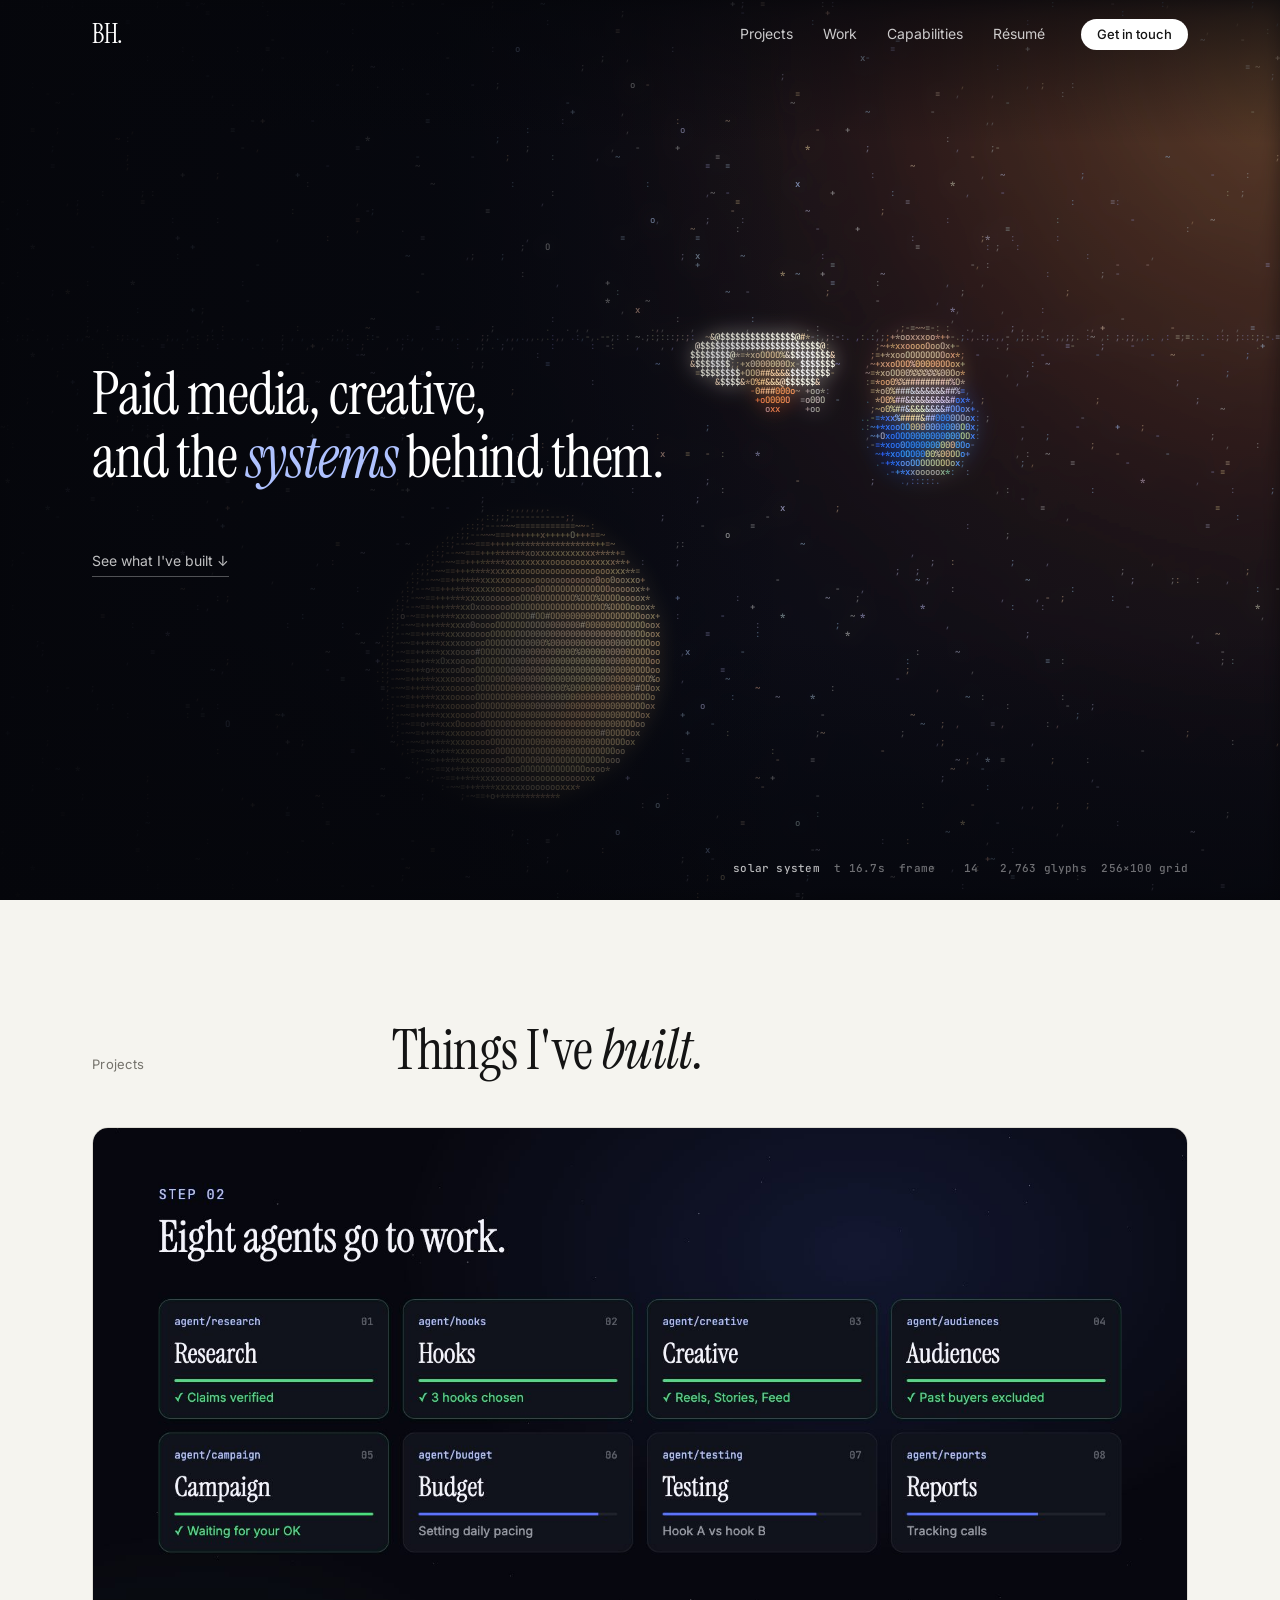
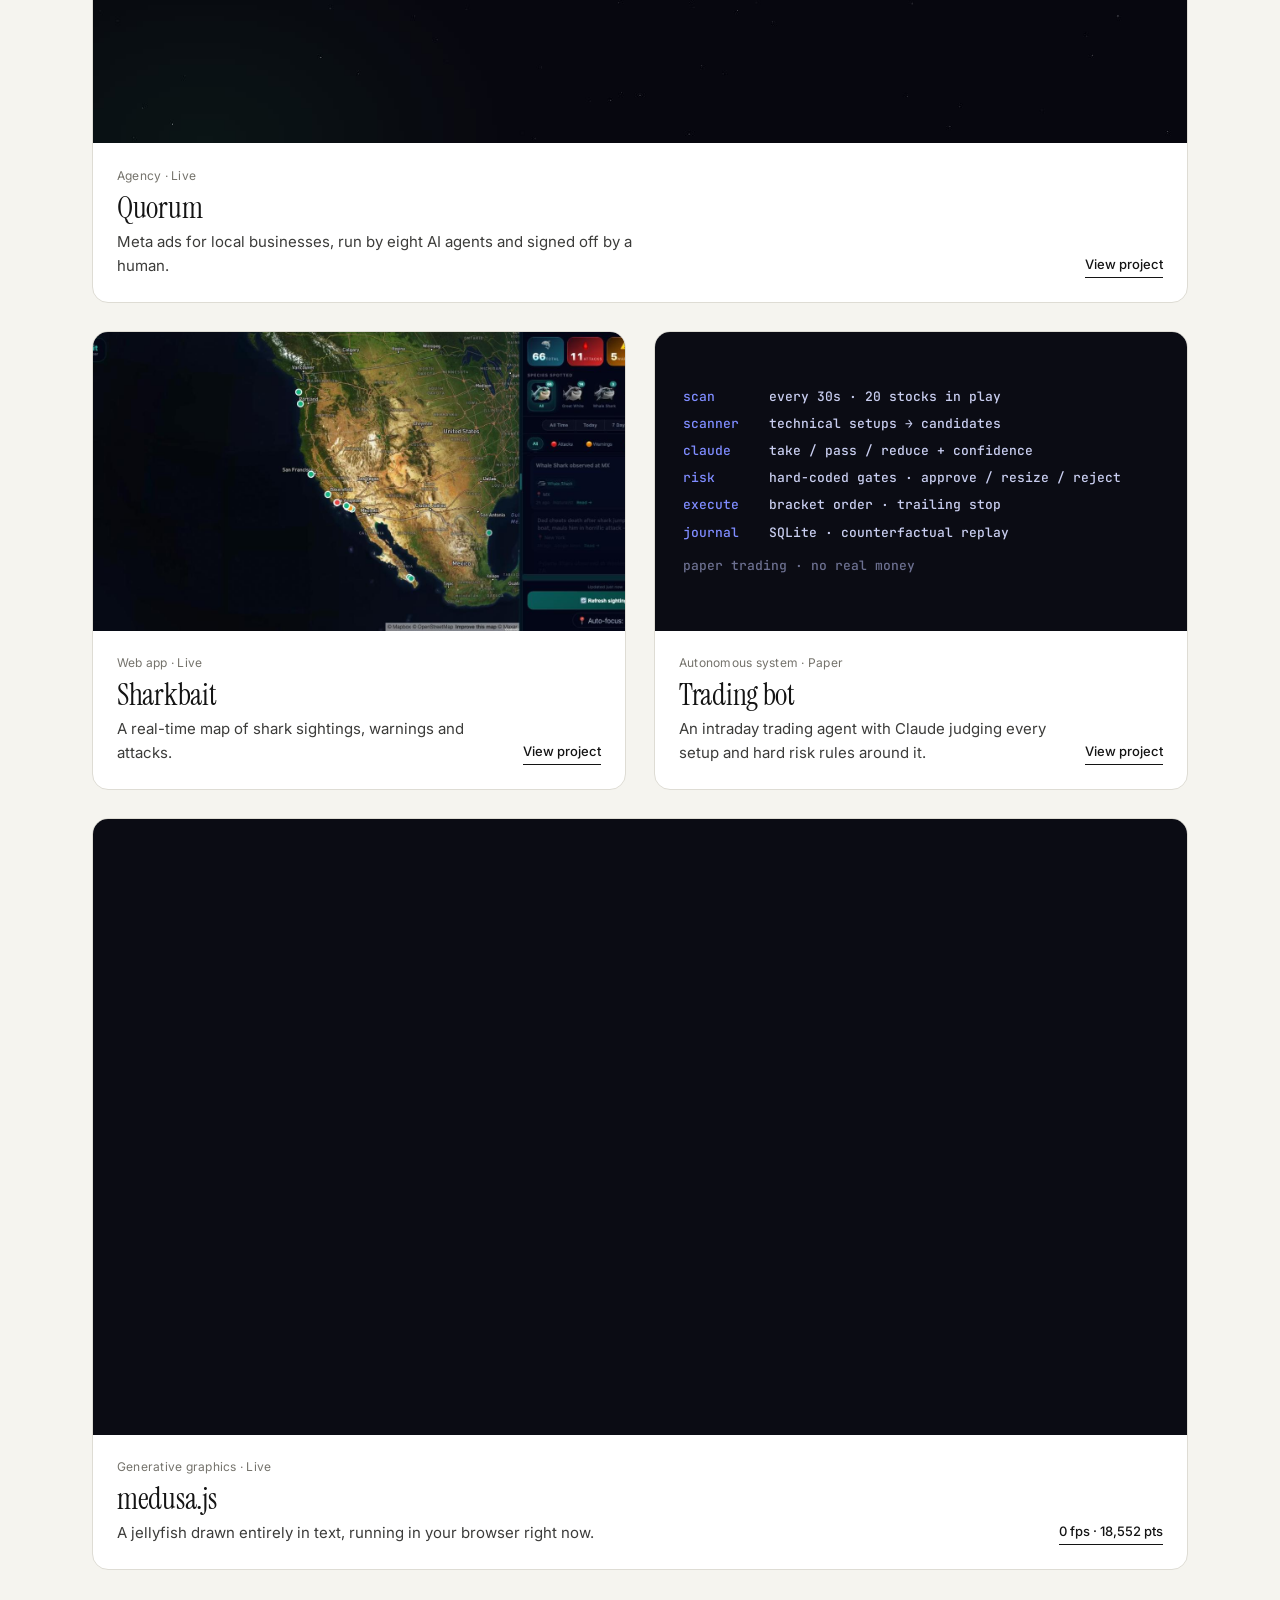
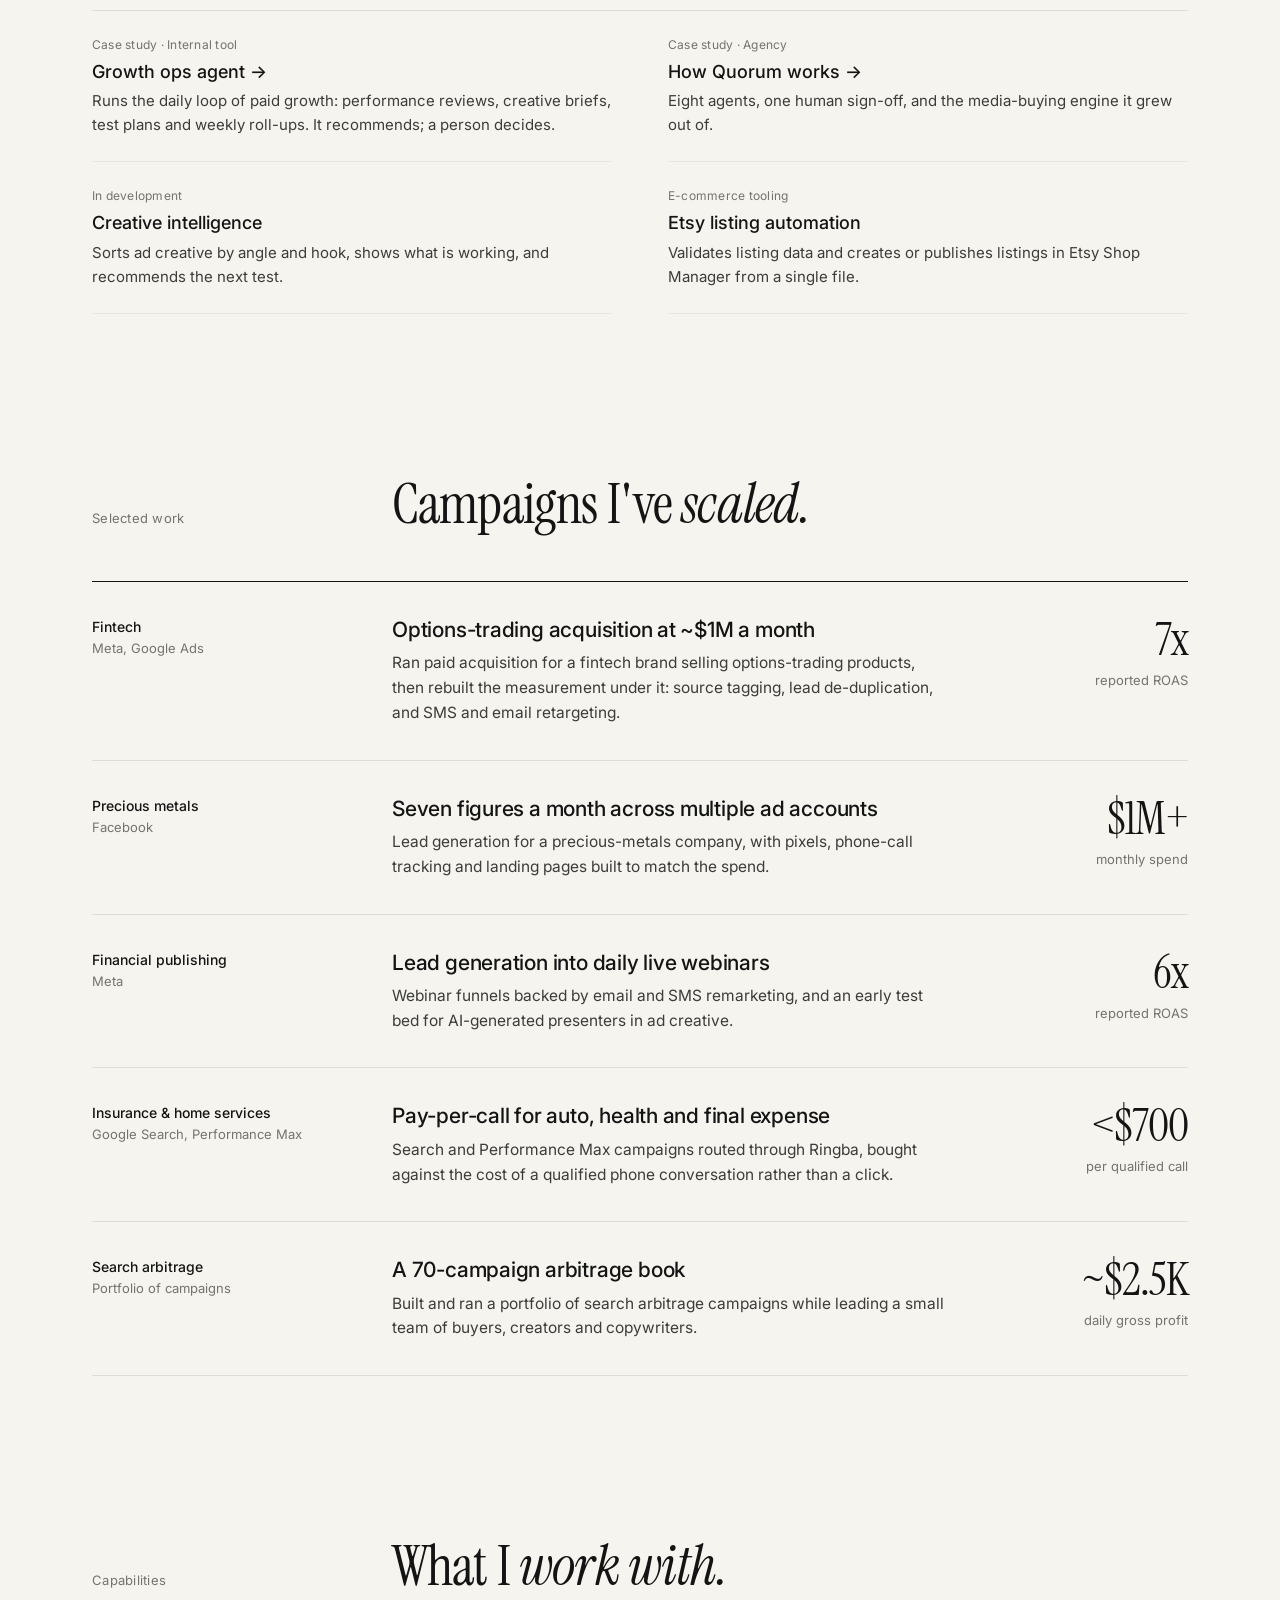
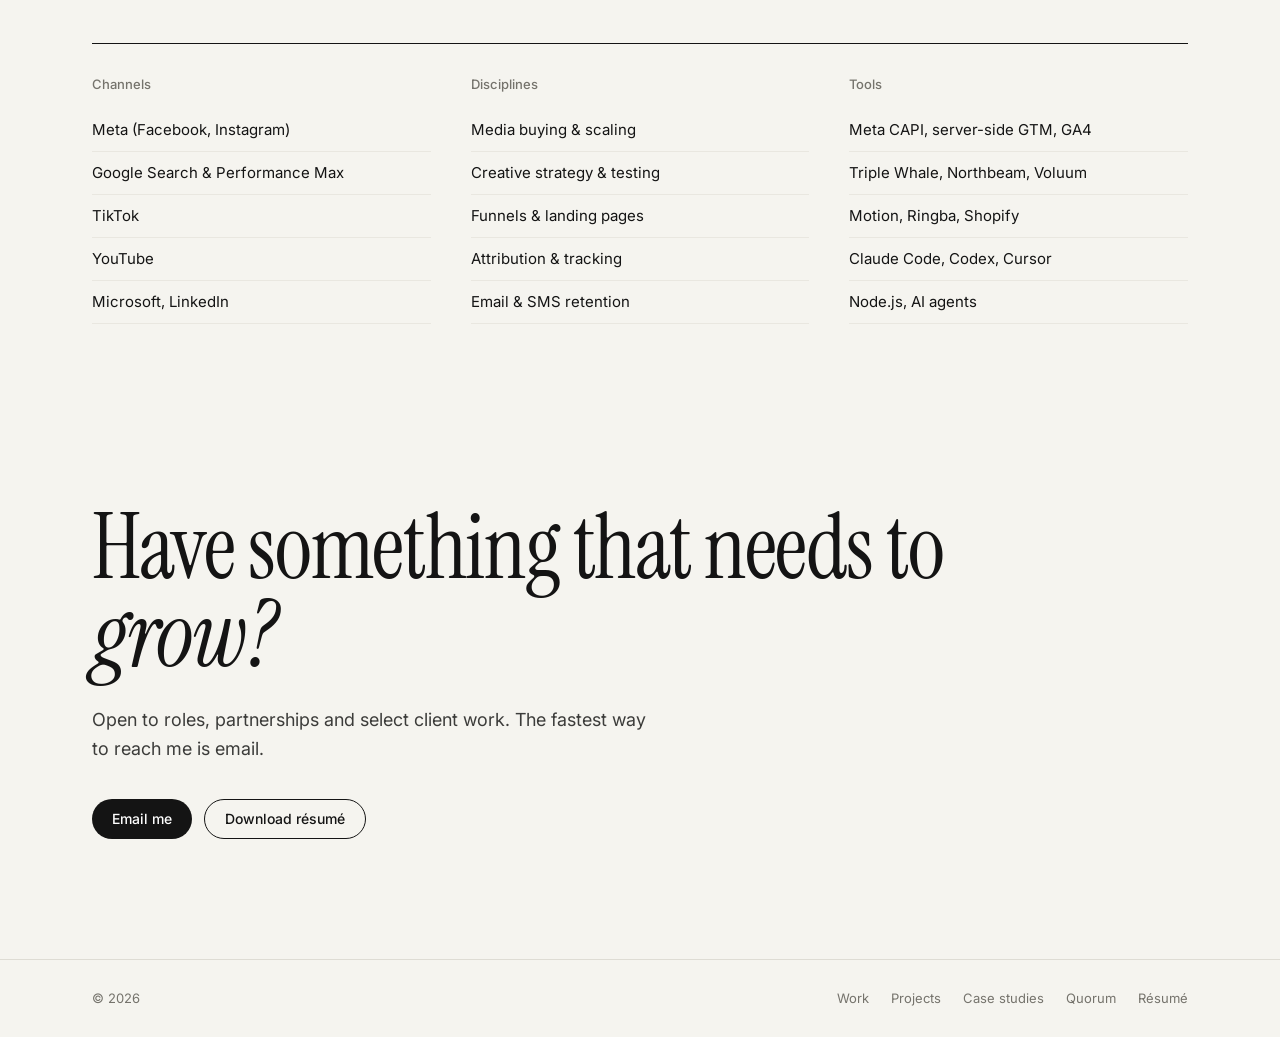
==== commit d1c34060: "Remove the metrics strip under the hero Co-Authored-By: Claude Opus 5.5 <noreply@anthropic.com>" ====
--- a/index.html
+++ b/index.html
@@ -46,12 +46,6 @@
 .hero p.sub{font-size:19px;line-height:1.6;color:var(--ink2);max-width:640px}
 .hero .actions{display:flex;flex-wrap:wrap;gap:12px;margin-top:38px}
 
-/* metrics */
-.metrics{display:grid;grid-template-columns:repeat(3,1fr);border-top:1px solid var(--line);border-bottom:1px solid var(--line)}
-.metrics div{padding:34px 28px 30px;border-left:1px solid var(--line)}
-.metrics div:first-child{border-left:0;padding-left:0}
-.metrics b{display:block;font:400 54px/1 var(--serif);letter-spacing:-.02em}
-.metrics span{display:block;margin-top:10px;font-size:14px;color:var(--muted)}
 
 /* sections */
 section.block{padding:120px 0 40px}
@@ -145,8 +139,6 @@
   .wrap{padding:0 20px}
   .hero{padding:72px 0 64px}
   .hero p.sub{font-size:17px}
-  .metrics b{font-size:40px}
-  .metrics div{padding:24px 16px 22px}
   .agents{grid-template-columns:1fr}
   .jelly{height:440px}
   .reels{gap:10px}
@@ -265,14 +257,6 @@
   </div>
   <div class="wrap hud" id="hud" aria-hidden="true"></div>
 </header>
-
-<div class="wrap" style="margin-top:72px">
-  <div class="metrics rv">
-    <div><b>8</b><span>Years in paid media</span></div>
-    <div><b>$1M+</b><span>Monthly ad spend managed</span></div>
-    <div><b>7x</b><span>Best reported ROAS</span></div>
-  </div>
-</div>
 
 <!-- ============ PROJECTS ============ -->
 <section class="block" id="projects">
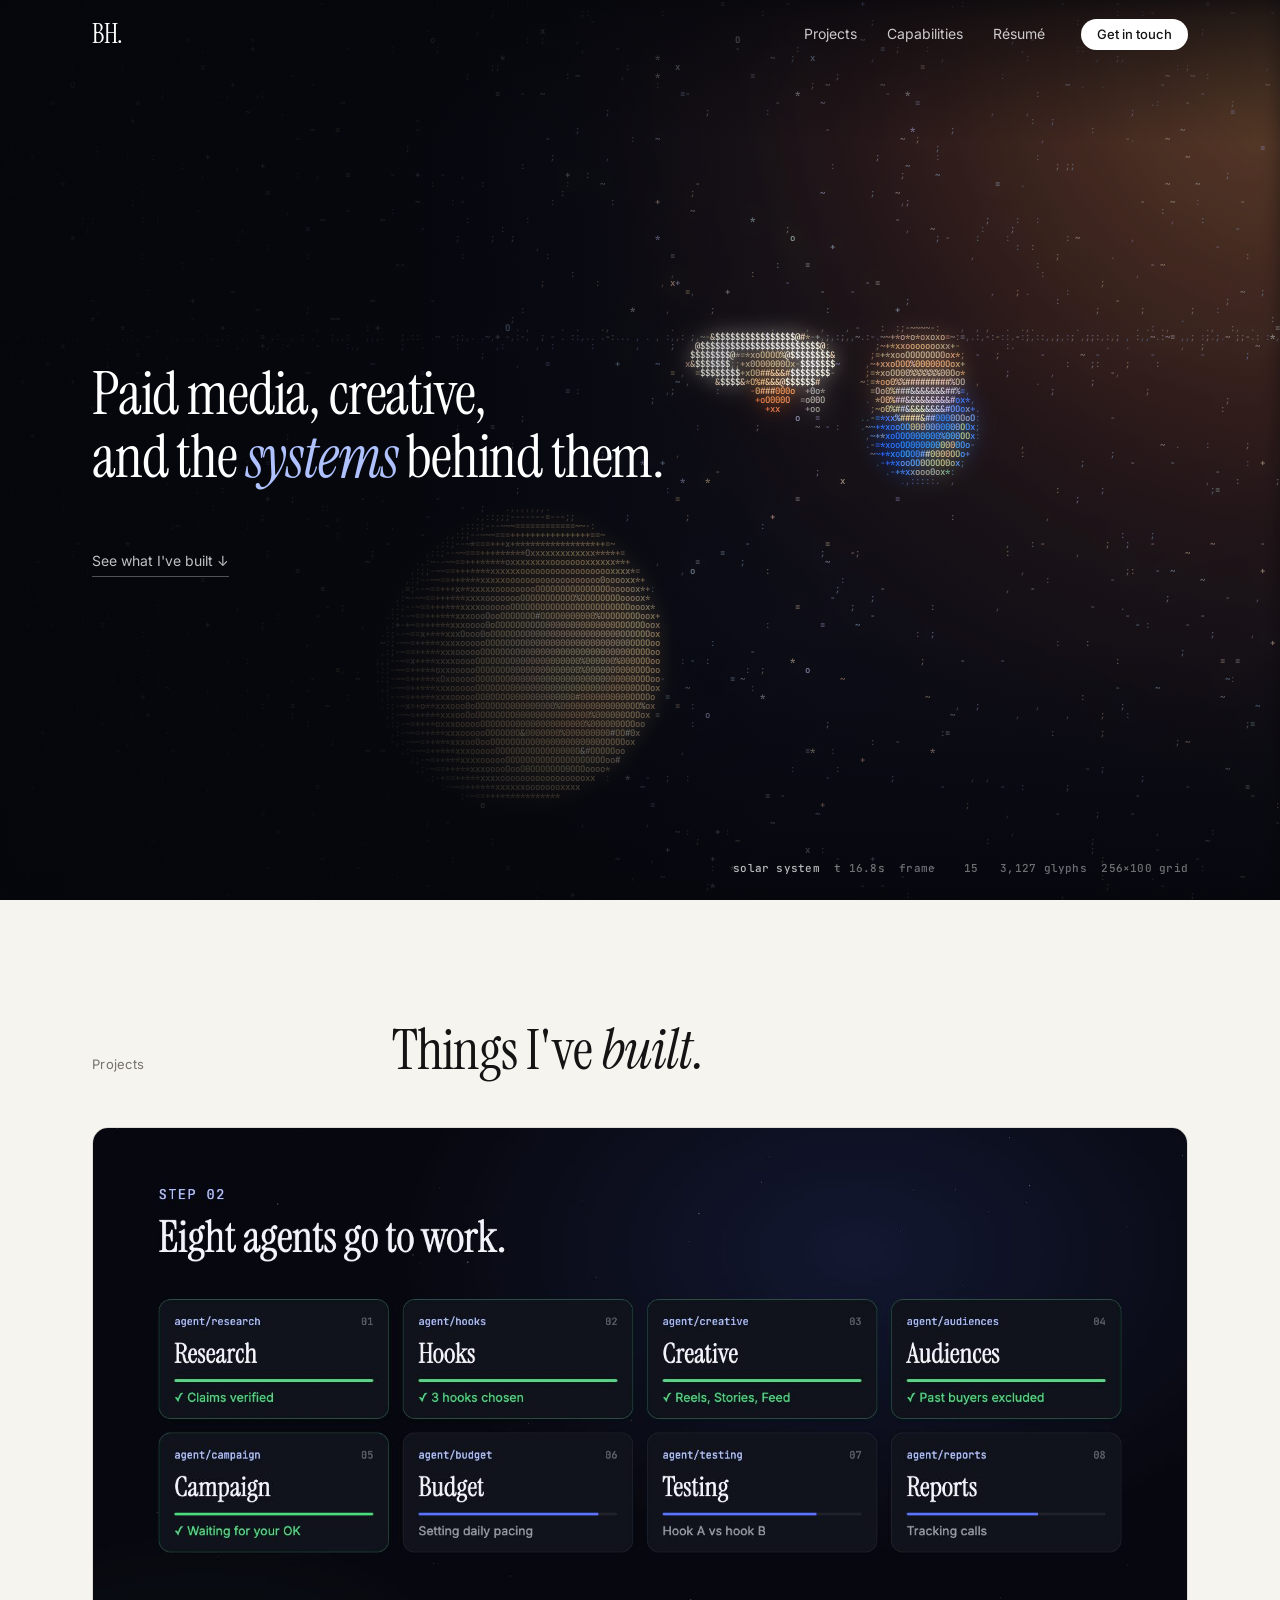
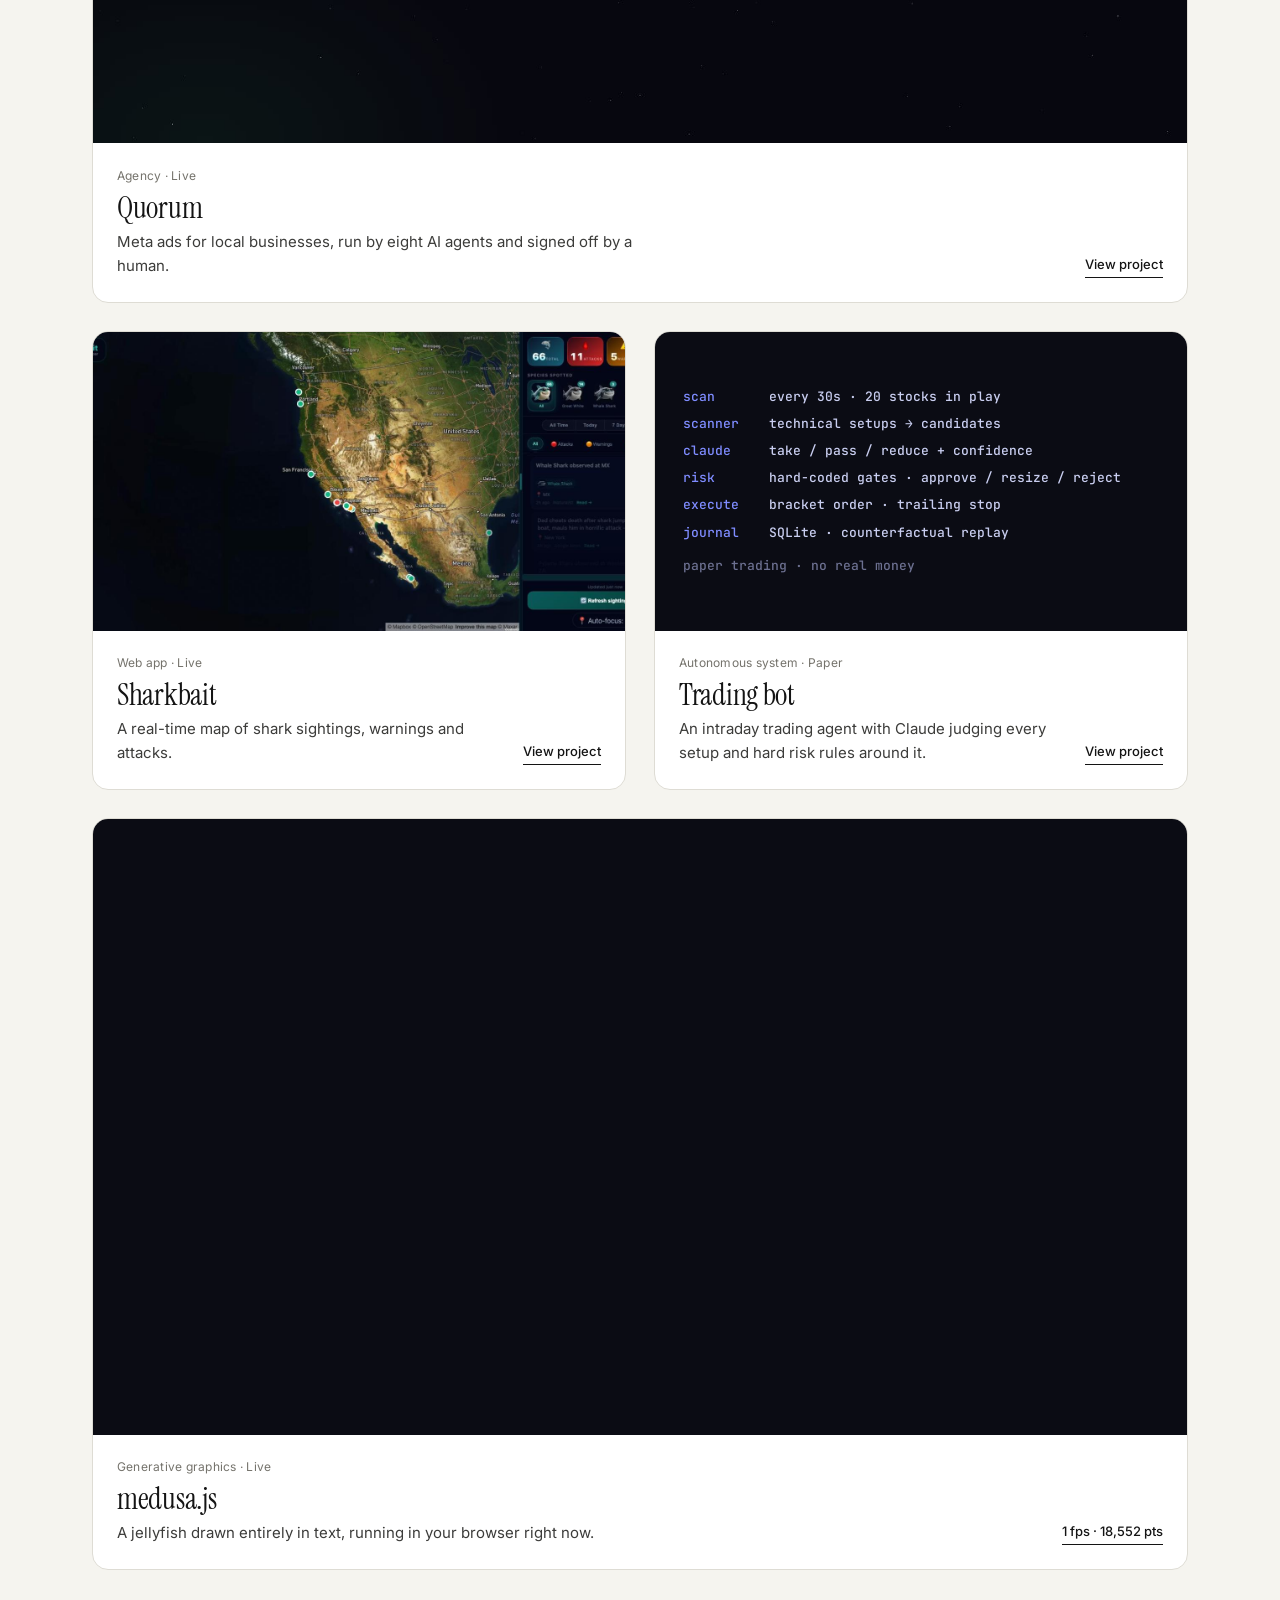
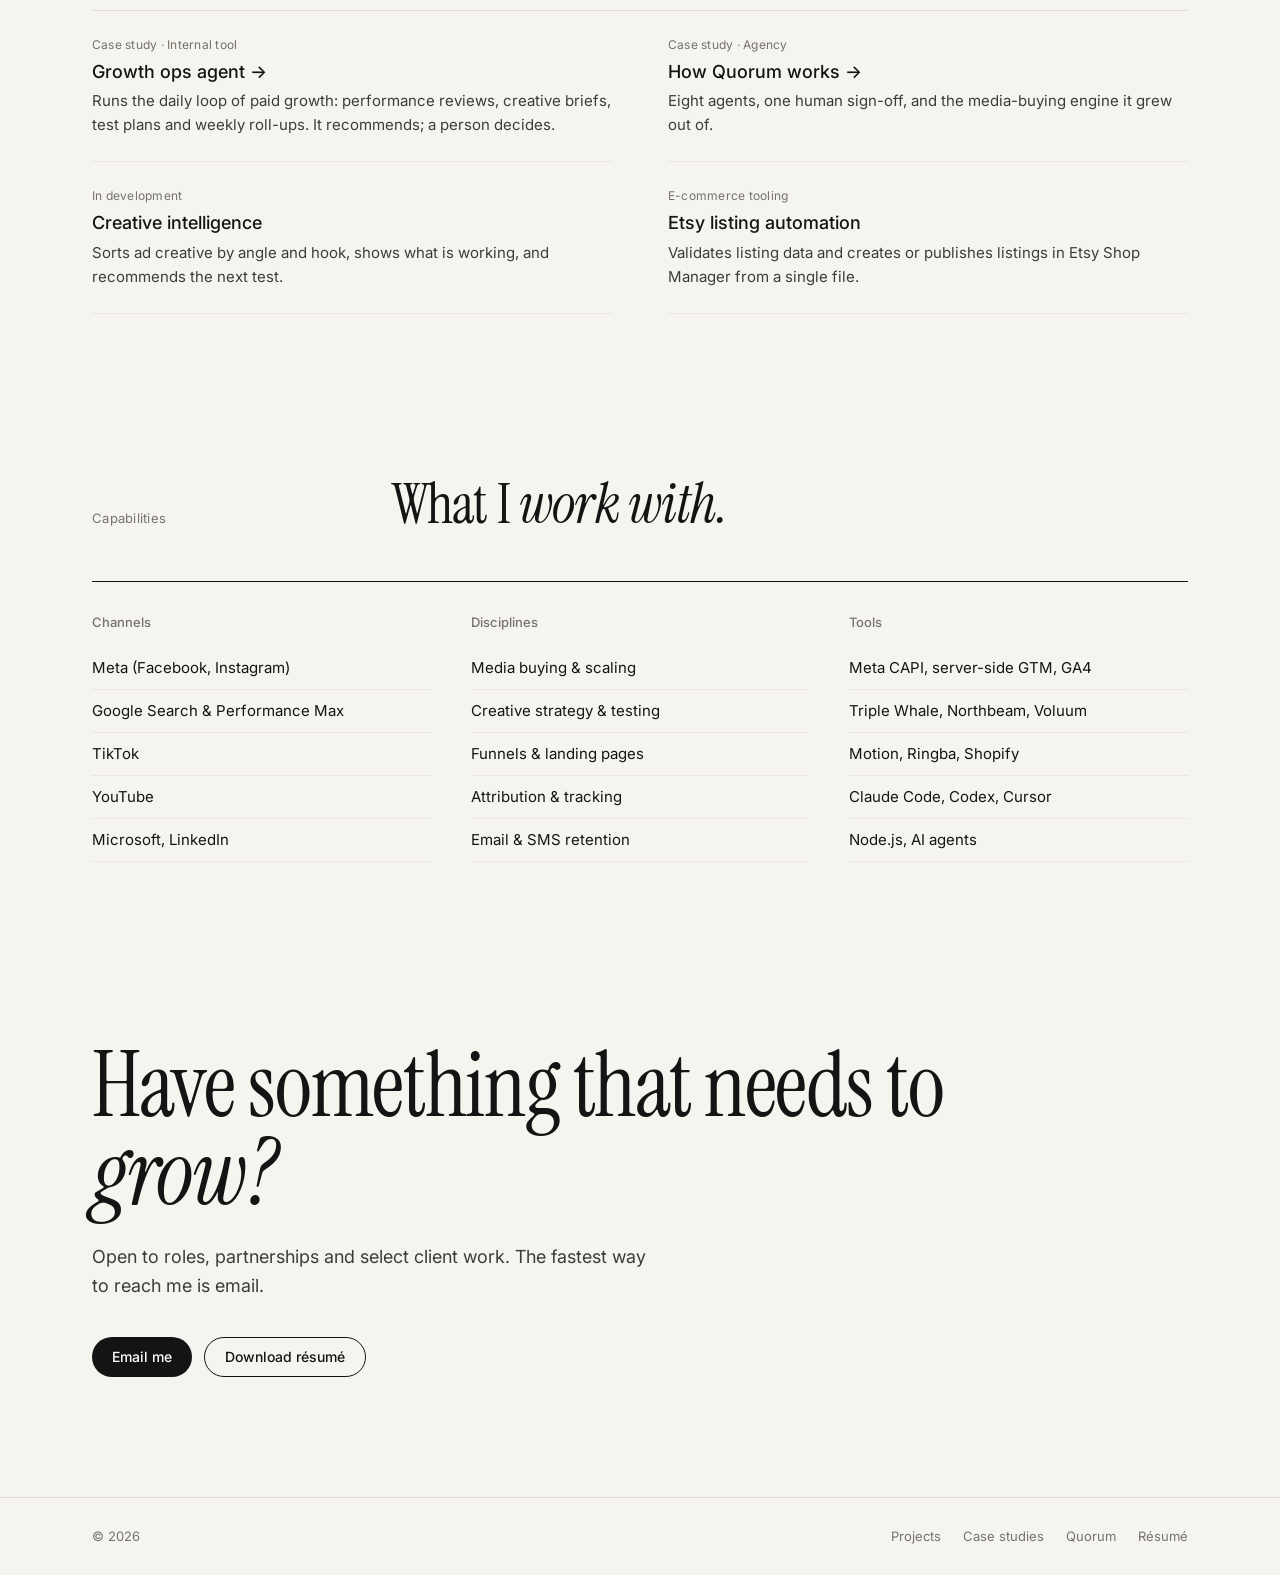
==== commit 7763bec9: "Remove the Selected work section and its nav links Co-Authored-By: Claude Opus 5.5 <noreply@anthropi" ====
--- a/index.html
+++ b/index.html
@@ -53,19 +53,6 @@
 .sec-head .label{font-size:13px;color:var(--muted);letter-spacing:.02em}
 h2{font:400 clamp(36px,4.4vw,58px)/1.05 var(--serif);letter-spacing:-.015em}
 h2 em{font-style:italic}
-
-/* selected work */
-.work{list-style:none;border-top:1px solid var(--ink)}
-.work li{display:grid;grid-template-columns:260px 1fr 200px;gap:40px;padding:34px 0;border-bottom:1px solid var(--line)}
-.work .meta{font-size:13px;color:var(--muted);line-height:1.5}
-.work .meta b{display:block;color:var(--ink);font-weight:500;font-size:14px;margin-bottom:2px}
-.work h3{font:500 21px/1.3 var(--sans);letter-spacing:-.01em;margin-bottom:8px}
-.work p{color:var(--ink2);font-size:15.5px;max-width:560px}
-.work .fig{text-align:right}
-.work .fig b{display:block;font:400 46px/1 var(--serif);letter-spacing:-.02em}
-.work .fig span{display:block;margin-top:8px;font-size:13px;color:var(--muted)}
-.work .fig small{display:block;margin-top:14px;font-size:13px;color:var(--muted)}
-.work .fig small i{font-style:normal;color:var(--ink);font-weight:500}
 
 /* projects */
 .proj{display:grid;grid-template-columns:1fr 1.15fr;gap:56px;padding:56px 0;border-top:1px solid var(--line);align-items:center}
@@ -128,9 +115,6 @@
   .nav ul{display:none}
   .nav .btn{margin-left:auto}
   .sec-head{grid-template-columns:1fr;gap:10px}
-  .work li{grid-template-columns:1fr;gap:12px}
-  .work .fig{text-align:left;display:flex;align-items:baseline;gap:12px;flex-wrap:wrap}
-  .work .fig span,.work .fig small{margin-top:0}
   .proj{grid-template-columns:1fr;gap:32px}
   .small-projects,.caps{grid-template-columns:1fr;gap:0}
   .caps>div{margin-bottom:26px}
@@ -241,7 +225,6 @@
     <a class="mark" href="#top" aria-label="Home">BH.</a>
     <ul>
       <li><a href="#projects">Projects</a></li>
-      <li><a href="#work">Work</a></li>
       <li><a href="#capabilities">Capabilities</a></li>
       <li><a href="assets/resume.pdf" download>Résumé</a></li>
     </ul>
@@ -314,40 +297,6 @@
   </div>
 </dialog>
 
-<!-- ============ SELECTED WORK ============ -->
-<section class="block" id="work">
-  <div class="wrap">
-    <div class="sec-head rv"><div class="label">Selected work</div><h2>Campaigns I've <em>scaled.</em></h2></div>
-    <ol class="work">
-      <li class="rv">
-        <div class="meta"><b>Fintech</b>Meta, Google Ads</div>
-        <div><h3>Options-trading acquisition at ~$1M a month</h3><p>Ran paid acquisition for a fintech brand selling options-trading products, then rebuilt the measurement under it: source tagging, lead de-duplication, and SMS and email retargeting.</p></div>
-        <div class="fig"><b>7x</b><span>reported ROAS</span></div>
-      </li>
-      <li class="rv">
-        <div class="meta"><b>Precious metals</b>Facebook</div>
-        <div><h3>Seven figures a month across multiple ad accounts</h3><p>Lead generation for a precious-metals company, with pixels, phone-call tracking and landing pages built to match the spend.</p></div>
-        <div class="fig"><b>$1M+</b><span>monthly spend</span></div>
-      </li>
-      <li class="rv">
-        <div class="meta"><b>Financial publishing</b>Meta</div>
-        <div><h3>Lead generation into daily live webinars</h3><p>Webinar funnels backed by email and SMS remarketing, and an early test bed for AI-generated presenters in ad creative.</p></div>
-        <div class="fig"><b>6x</b><span>reported ROAS</span></div>
-      </li>
-      <li class="rv">
-        <div class="meta"><b>Insurance &amp; home services</b>Google Search, Performance Max</div>
-        <div><h3>Pay-per-call for auto, health and final expense</h3><p>Search and Performance Max campaigns routed through Ringba, bought against the cost of a qualified phone conversation rather than a click.</p></div>
-        <div class="fig"><b>&lt;$700</b><span>per qualified call</span></div>
-      </li>
-      <li class="rv">
-        <div class="meta"><b>Search arbitrage</b>Portfolio of campaigns</div>
-        <div><h3>A 70-campaign arbitrage book</h3><p>Built and ran a portfolio of search arbitrage campaigns while leading a small team of buyers, creators and copywriters.</p></div>
-        <div class="fig"><b>~$2.5K</b><span>daily gross profit</span></div>
-      </li>
-    </ol>
-  </div>
-</section>
-
 <!-- ============ CAPABILITIES ============ -->
 <section class="block" id="capabilities">
   <div class="wrap">
@@ -375,7 +324,7 @@
 <footer>
   <div class="wrap">
     <span>© <span id="yr"></span></span>
-    <nav><a href="#work">Work</a><a href="#projects">Projects</a><a href="work/quorum.html">Case studies</a><a href="quorum.html">Quorum</a><a href="assets/resume.pdf" download>Résumé</a></nav>
+    <nav><a href="#projects">Projects</a><a href="work/quorum.html">Case studies</a><a href="quorum.html">Quorum</a><a href="assets/resume.pdf" download>Résumé</a></nav>
   </div>
 </footer>
 <script id="sky-sim">
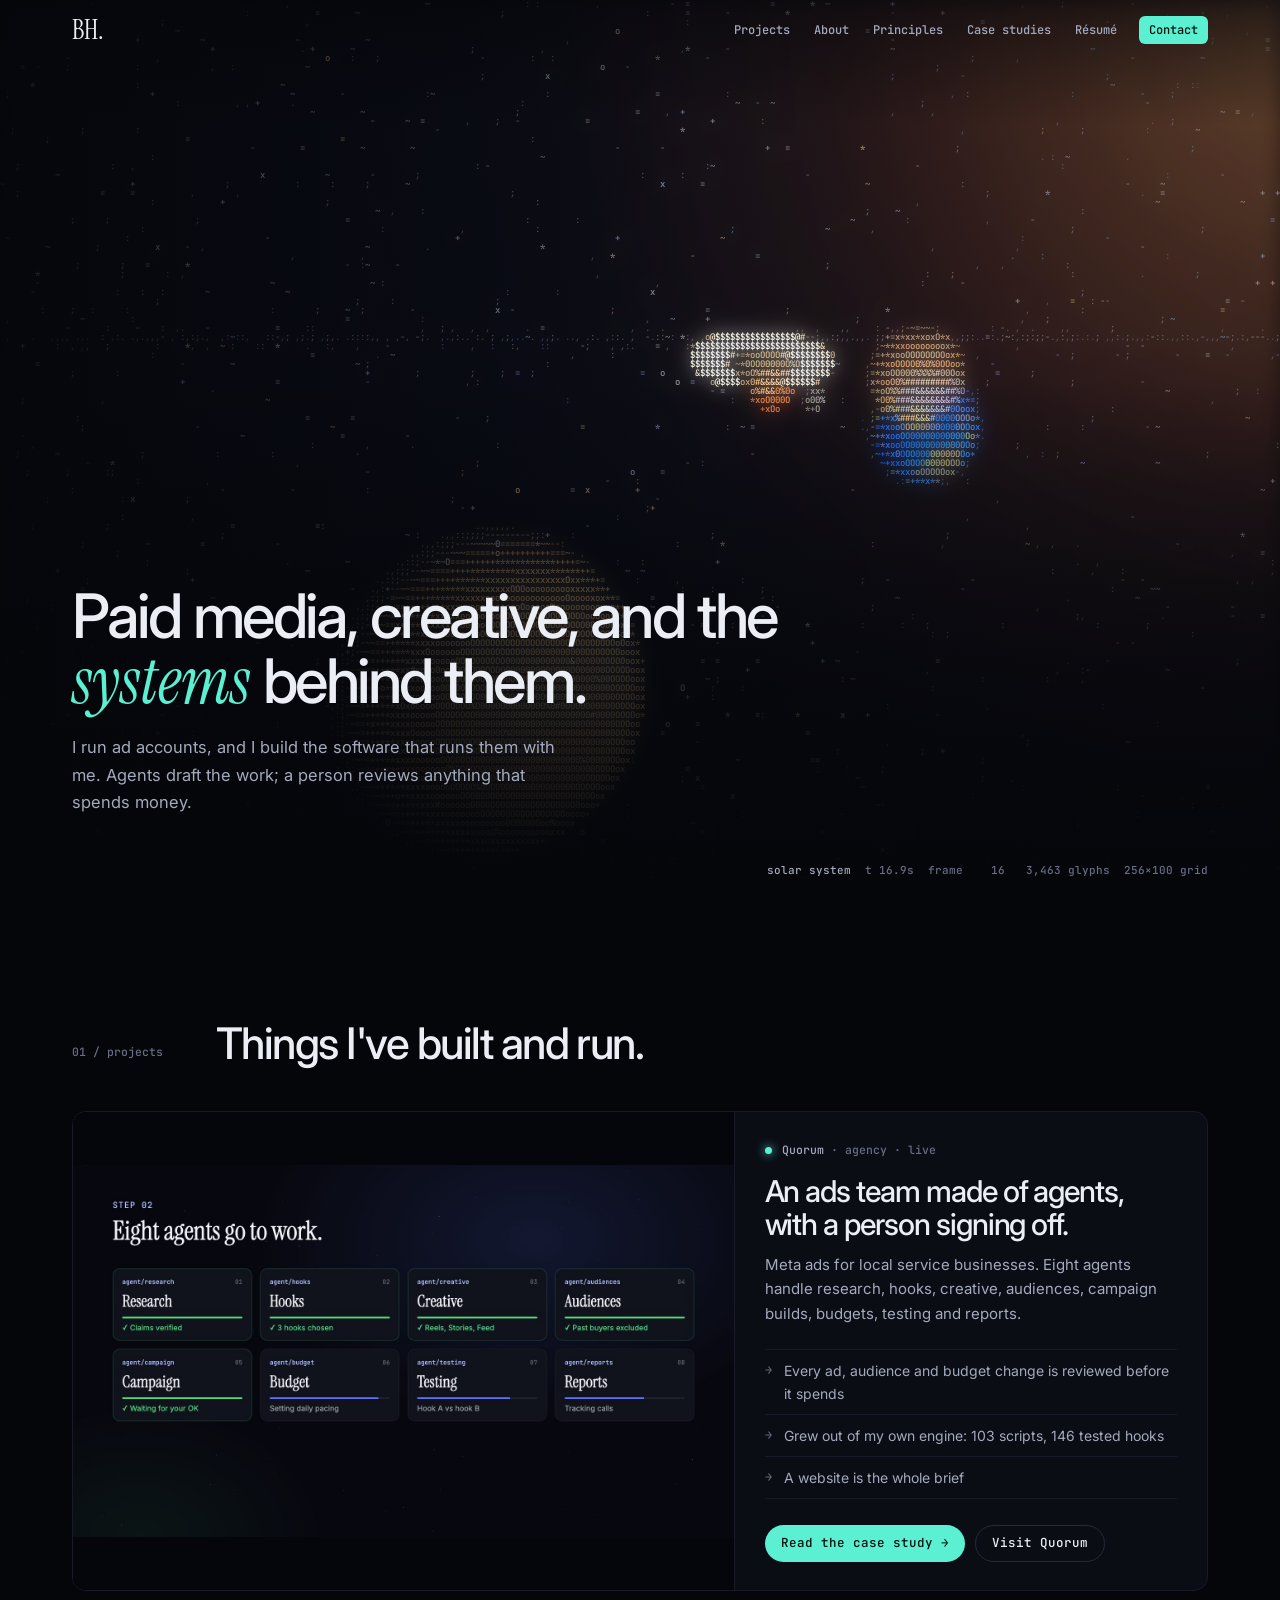
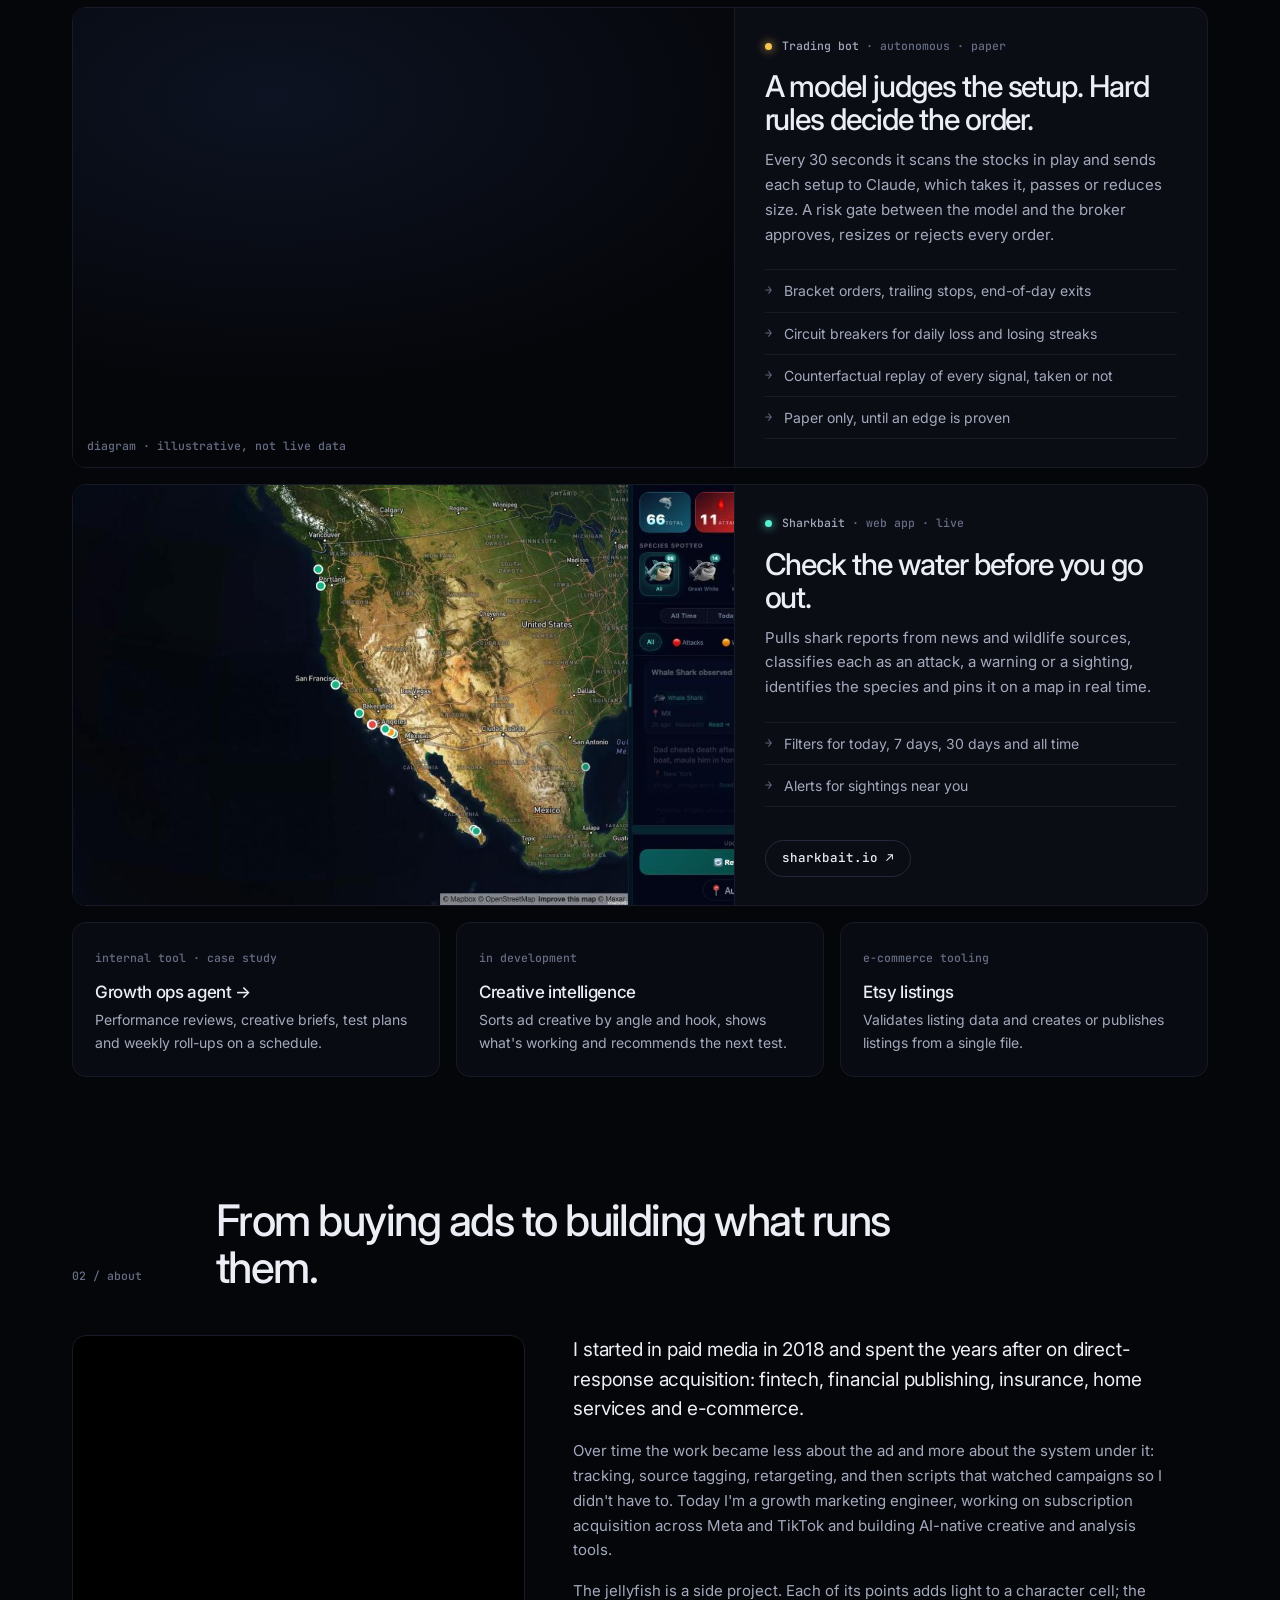
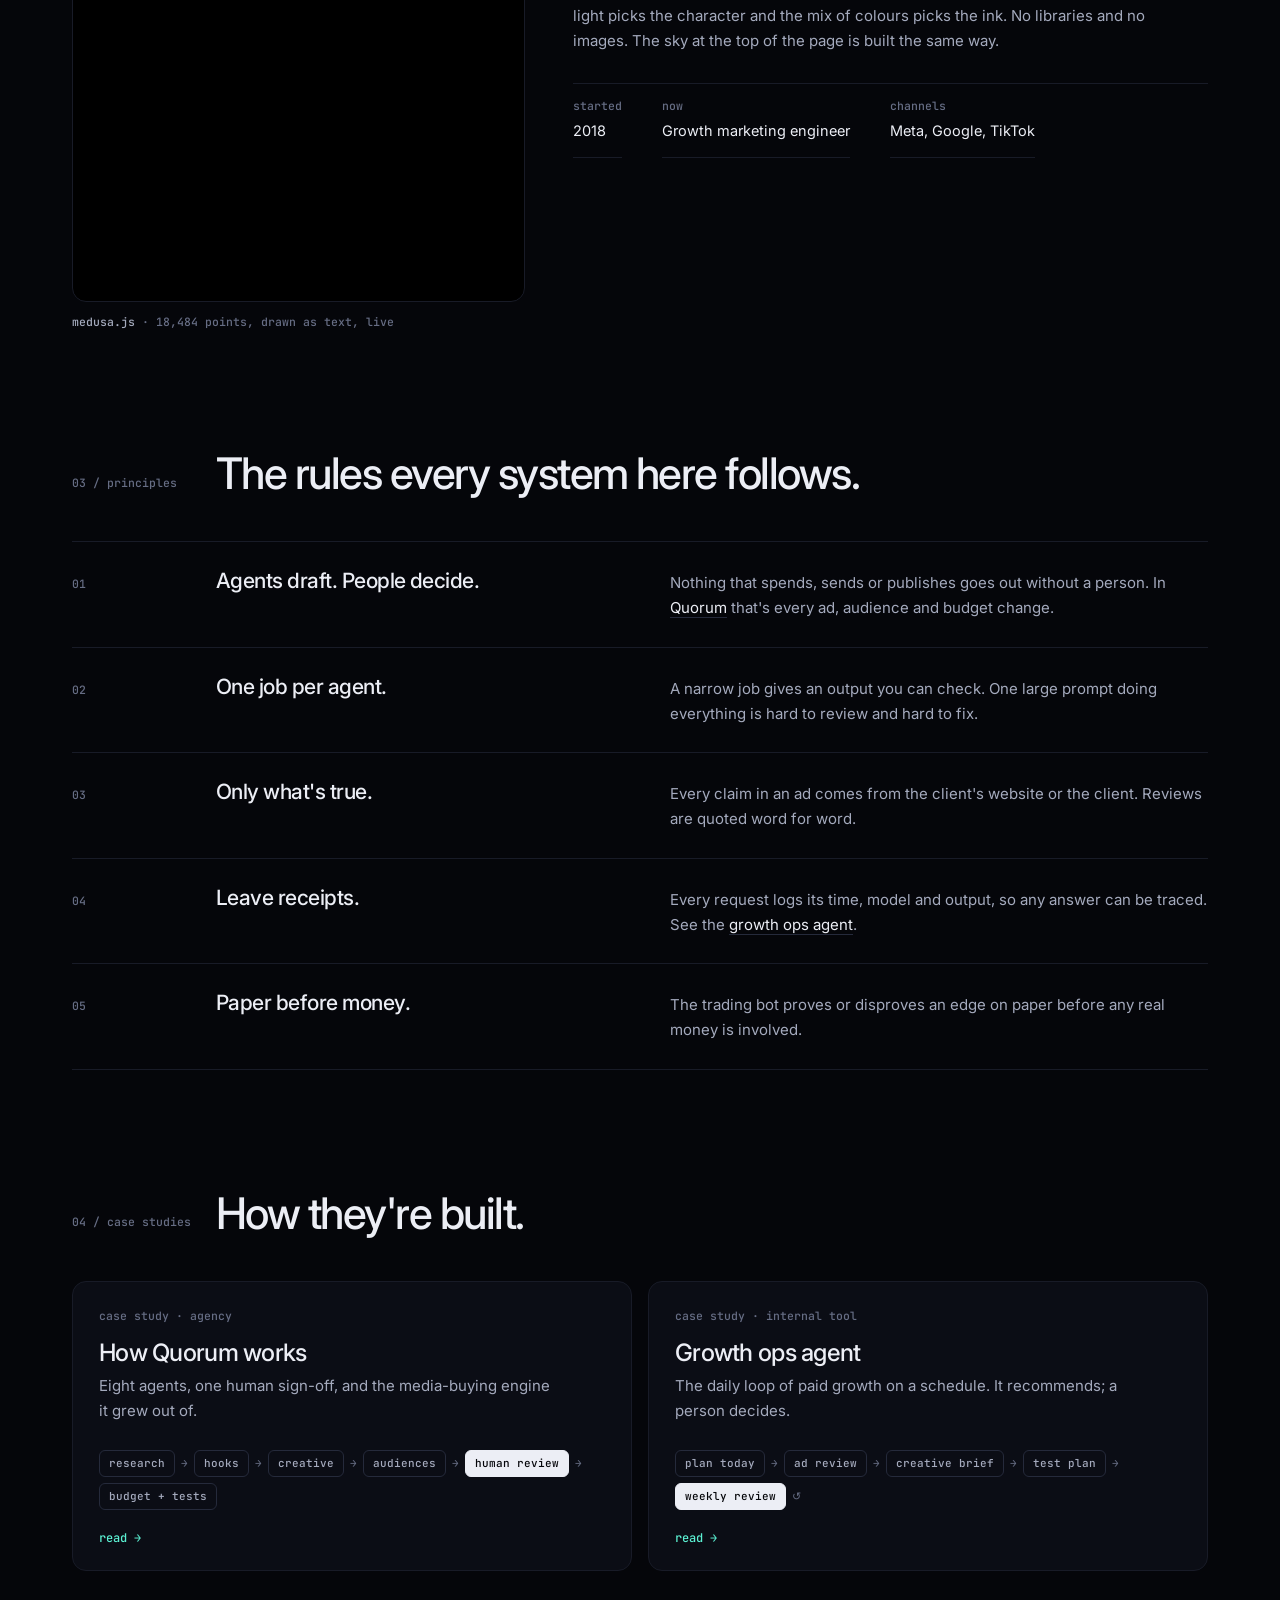
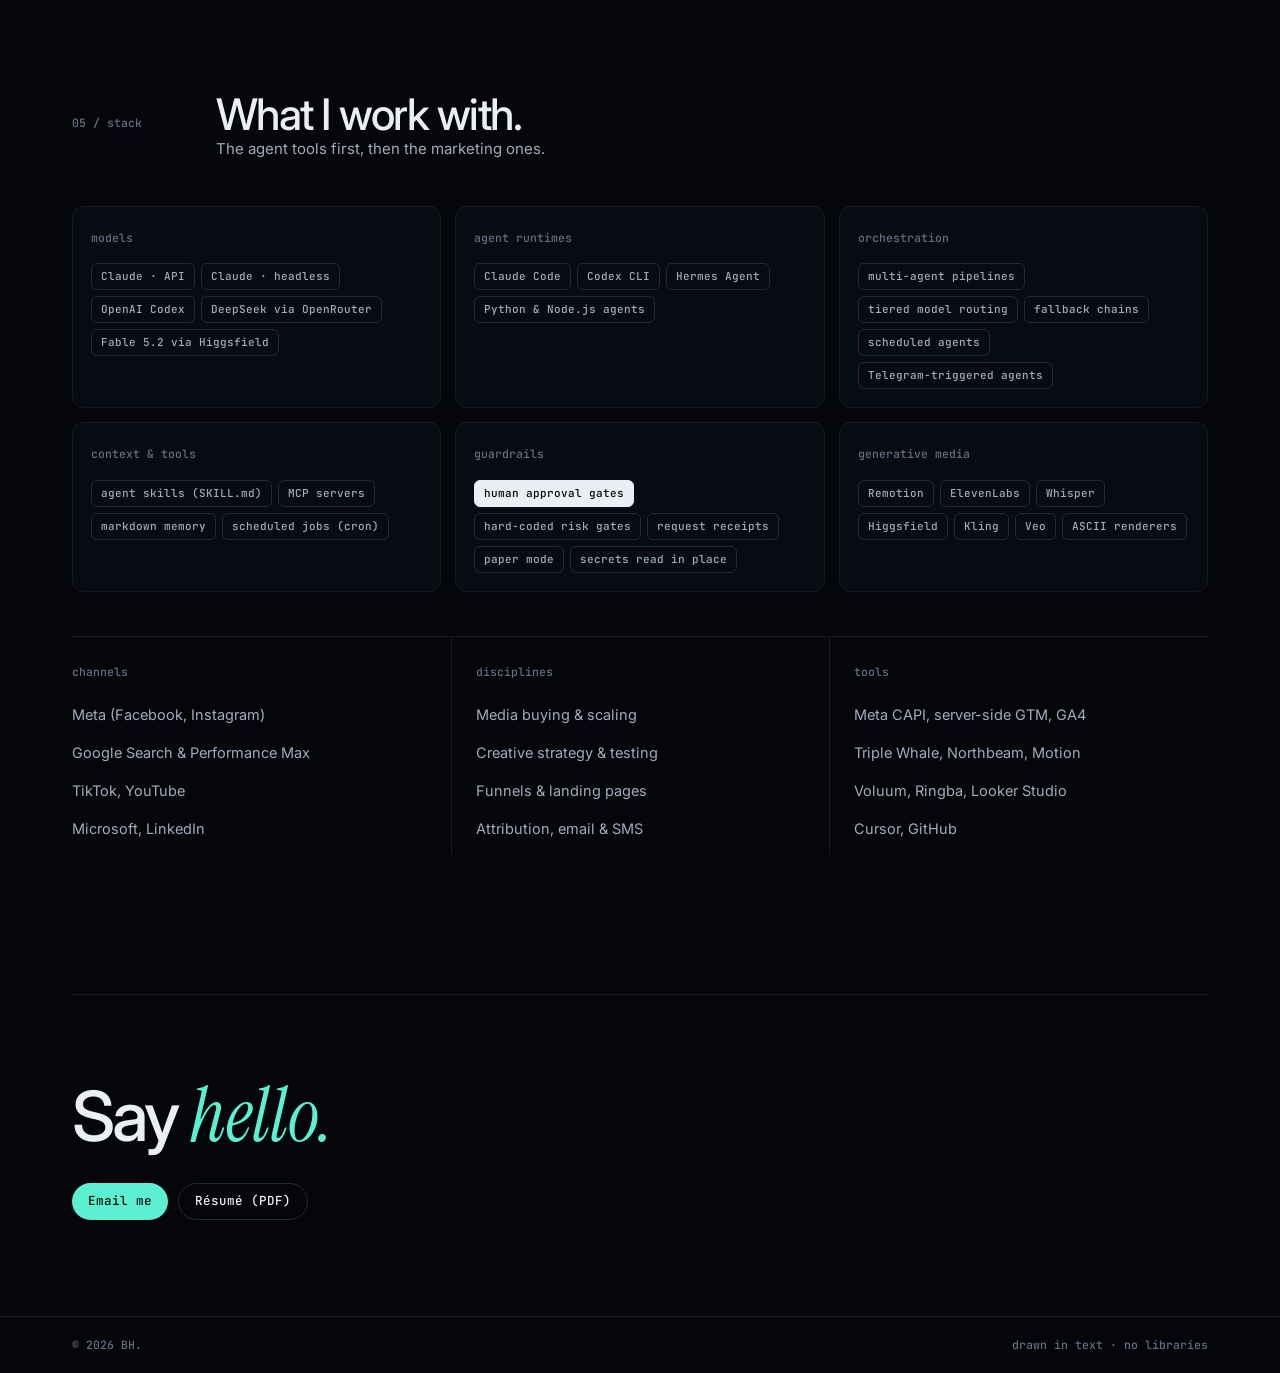
==== commit ad398085: "Make the C2 design the homepage Dark sky hero with the stats line, projects, an About section with t" ====
--- a/index.html
+++ b/index.html
@@ -1,1015 +1,397 @@
-<!doctype html>
+<!DOCTYPE html>
 <html lang="en">
 <head>
 <meta charset="utf-8">
-<meta name="viewport" content="width=device-width, initial-scale=1">
+<meta name="viewport" content="width=device-width,initial-scale=1">
 <meta name="robots" content="noindex, nofollow, noarchive">
-<title>Performance Marketing &amp; Growth Systems</title>
-<meta name="description" content="Performance marketer. Eight years of paid media, $1M+ a month in ad spend managed, and AI systems that scale what converts.">
-<meta name="theme-color" content="#F5F4EF">
+<title>BH. · Paid media and the systems behind it</title>
+<meta name="description" content="Paid media, creative, and the systems behind them. Agents draft the work; a person reviews anything that spends money.">
+<meta name="theme-color" content="#05060A">
 <link rel="preconnect" href="https://fonts.googleapis.com">
 <link rel="preconnect" href="https://fonts.gstatic.com" crossorigin>
-<link href="https://fonts.googleapis.com/css2?family=Instrument+Serif:ital@0;1&family=Inter:wght@400;500;600&family=JetBrains+Mono:wght@500&display=swap" rel="stylesheet">
+<link href="https://fonts.googleapis.com/css2?family=Instrument+Serif:ital@0;1&family=Inter:wght@400;500;600&family=JetBrains+Mono:wght@400;500&display=swap" rel="stylesheet">
 <style>
 :root{
-  --bg:#F5F4EF; --paper:#FFFFFF; --ink:#141414; --ink2:#3C3C3A; --muted:#75736C; --line:#DEDCD4; --line2:#E9E7E0;
-  --accent:#2742D8; --dark:#0B0C14;
-  --serif:"Instrument Serif",Georgia,"Times New Roman",serif; --sans:Inter,system-ui,-apple-system,"Segoe UI",sans-serif;
-}
+  --bg:#05060A;--bg2:#090B12;--card:#0B0D15;--ink:#ECEEF5;--ink2:#A4AABD;--muted:#666D84;--line:#181B27;--line2:#252A3B;
+  --accent:#5BF0D2;--accent2:#8BF6E1;--pink:#FF7AB8;--amber:#F5C451;
+  --sans:Inter,system-ui,-apple-system,"Segoe UI",sans-serif;--mono:"JetBrains Mono",ui-monospace,Menlo,monospace;--serif:"Instrument Serif",Georgia,serif}
 *{box-sizing:border-box;margin:0;padding:0}
-html{scroll-behavior:smooth;scroll-padding-top:80px}
-body{background:var(--bg);color:var(--ink);font:400 16px/1.6 var(--sans);-webkit-font-smoothing:antialiased;overflow-x:hidden}
-a{color:inherit}
-.wrap{max-width:1160px;margin:0 auto;padding:0 32px}
-
-/* nav */
-.nav{position:sticky;top:0;z-index:20;background:rgba(245,244,239,.88);backdrop-filter:blur(10px);-webkit-backdrop-filter:blur(10px);border-bottom:1px solid transparent;transition:border-color .2s}
-.nav.solid{border-bottom-color:var(--line)}
-.nav .wrap{display:flex;align-items:center;height:68px;gap:36px}
-.mark{font:400 26px/1 var(--serif);text-decoration:none;letter-spacing:-.01em}
-.nav ul{display:flex;gap:30px;list-style:none;margin-left:auto}
-.nav ul a{text-decoration:none;font-size:14px;color:var(--ink2)}
-.nav ul a:hover{color:var(--ink)}
-.btn{display:inline-flex;align-items:center;gap:8px;padding:12px 20px;border-radius:999px;font:500 14px/1 var(--sans);text-decoration:none;transition:background .15s,color .15s,border-color .15s}
-.btn.dark{background:var(--ink);color:#fff}
-.btn.dark:hover{background:#000}
-.btn.line{border:1px solid var(--ink);color:var(--ink)}
-.btn.line:hover{background:var(--ink);color:#fff}
-.nav .btn{padding:9px 16px;font-size:13px}
-
-/* hero */
-.hero{padding:120px 0 96px}
-.eyebrow{font-size:13px;color:var(--muted);letter-spacing:.02em;display:flex;align-items:center;gap:10px}
-.eyebrow .dot{width:7px;height:7px;border-radius:50%;background:#2BA84A}
-h1{font:400 clamp(48px,7.2vw,104px)/.98 var(--serif);letter-spacing:-.02em;margin:26px 0 30px;max-width:1040px}
-h1 em{font-style:italic;color:var(--accent)}
-.hero p.sub{font-size:19px;line-height:1.6;color:var(--ink2);max-width:640px}
-.hero .actions{display:flex;flex-wrap:wrap;gap:12px;margin-top:38px}
-
-
-/* sections */
-section.block{padding:120px 0 40px}
-.sec-head{display:grid;grid-template-columns:260px 1fr;gap:40px;margin-bottom:48px;align-items:baseline}
-.sec-head .label{font-size:13px;color:var(--muted);letter-spacing:.02em}
-h2{font:400 clamp(36px,4.4vw,58px)/1.05 var(--serif);letter-spacing:-.015em}
-h2 em{font-style:italic}
-
-/* projects */
-.proj{display:grid;grid-template-columns:1fr 1.15fr;gap:56px;padding:56px 0;border-top:1px solid var(--line);align-items:center}
-.proj:first-of-type{border-top:1px solid var(--ink)}
-.proj .tagline{font-size:13px;color:var(--muted);margin-bottom:14px}
-.proj h3{font:400 38px/1.08 var(--serif);letter-spacing:-.015em;margin-bottom:16px}
-.proj p{color:var(--ink2);font-size:16px;margin-bottom:14px;max-width:520px}
-.proj ul{list-style:none;margin:20px 0 26px;max-width:520px}
-.proj ul li{display:flex;justify-content:space-between;gap:20px;padding:10px 0;border-top:1px solid var(--line2);font-size:14px;color:var(--ink2)}
-.proj ul li b{font-weight:500;color:var(--ink)}
-.textlink{font-size:15px;font-weight:500;text-decoration:none;border-bottom:1px solid currentColor;padding-bottom:2px}
-.textlink:hover{color:var(--accent)}
-.reels{display:grid;grid-template-columns:repeat(3,1fr);gap:16px}
-.reels figure{margin:0}
-.phone{aspect-ratio:9/16;border-radius:14px;overflow:hidden;background:#111;box-shadow:0 1px 0 rgba(0,0,0,.04),0 18px 40px -22px rgba(0,0,0,.45)}
-.phone video,.phone img{width:100%;height:100%;object-fit:cover;display:block}
-.reels figcaption{margin-top:10px;font-size:13px;color:var(--muted);line-height:1.4}
-.panel{background:var(--paper);border:1px solid var(--line);border-radius:16px;padding:30px}
-.agents{display:grid;grid-template-columns:1fr 1fr;gap:0 28px}
-.agents div{padding:12px 0;border-top:1px solid var(--line2);font-size:14px}
-.agents div b{display:block;font-weight:500}
-.agents div span{color:var(--muted);font-size:13px}
-.agents .signoff{grid-column:1/-1;margin-top:8px;padding:14px 16px;border:1px solid var(--line);border-radius:10px;background:var(--bg);font-size:14px;color:var(--ink2)}
-.small-projects{display:grid;grid-template-columns:1fr 1fr;gap:0 56px;border-top:1px solid var(--line);padding-top:8px}
-.small-projects div{padding:26px 0;border-bottom:1px solid var(--line2)}
-.small-projects h4{font:500 18px/1.3 var(--sans);margin-bottom:6px}
-.small-projects p{color:var(--ink2);font-size:15px}
-.small-projects .tagline{font-size:13px;color:var(--muted);margin-bottom:8px}
-
-/* live jellyfish */
-.demo{border-radius:16px;overflow:hidden;background:var(--dark);box-shadow:0 30px 60px -36px rgba(20,20,60,.6)}
-.jelly{position:relative;height:520px}
-.jelly canvas{position:absolute;inset:0;width:100%;height:100%;display:block}
-#glow{filter:blur(9px) saturate(1.6);opacity:.9;mix-blend-mode:screen;pointer-events:none}
-.demo .bar{display:flex;justify-content:space-between;gap:12px;padding:12px 16px;border-top:1px solid rgba(255,255,255,.08);font:500 12px/1.4 "JetBrains Mono",ui-monospace,monospace;color:#8E93B5}
-.demo .bar b{color:#E6E8FF;font-weight:500}
-
-/* capabilities */
-.caps{display:grid;grid-template-columns:repeat(3,1fr);gap:40px;border-top:1px solid var(--ink);padding-top:30px}
-.caps h4{font-size:13px;font-weight:500;color:var(--muted);margin-bottom:14px}
-.caps ul{list-style:none}
-.caps li{padding:9px 0;border-bottom:1px solid var(--line2);font-size:15px}
-
-/* contact */
-.contact{padding:140px 0 120px;text-align:left}
-.contact h2{font-size:clamp(48px,7vw,96px);line-height:.98;max-width:900px}
-.contact p{font-size:18px;color:var(--ink2);margin:26px 0 36px;max-width:560px}
-.contact .actions{display:flex;flex-wrap:wrap;gap:12px}
-footer{border-top:1px solid var(--line);padding:28px 0;font-size:13px;color:var(--muted)}
-footer .wrap{display:flex;justify-content:space-between;flex-wrap:wrap;gap:16px}
-footer nav{display:flex;gap:22px}
-footer a{text-decoration:none}
-footer a:hover{color:var(--ink)}
-
-/* reveal */
-.rv{opacity:0;transform:translateY(14px);transition:opacity .8s ease,transform .8s ease}
-.rv.in{opacity:1;transform:none}
-
-@media(max-width:960px){
-  .nav ul{display:none}
-  .nav .btn{margin-left:auto}
-  .sec-head{grid-template-columns:1fr;gap:10px}
-  .proj{grid-template-columns:1fr;gap:32px}
-  .small-projects,.caps{grid-template-columns:1fr;gap:0}
-  .caps>div{margin-bottom:26px}
-}
-@media(max-width:560px){
-  .wrap{padding:0 20px}
-  .hero{padding:72px 0 64px}
-  .hero p.sub{font-size:17px}
-  .agents{grid-template-columns:1fr}
-  .jelly{height:440px}
-  .reels{gap:10px}
-}
-@media(prefers-reduced-motion:reduce){.rv{opacity:1;transform:none;transition:none}html{scroll-behavior:auto}}
-
-/* ================= dark galaxy header ================= */
-.nav{position:fixed;left:0;right:0}
-.nav.dark{background:transparent;backdrop-filter:none;-webkit-backdrop-filter:none;border-bottom-color:transparent}
-.nav.dark .mark,.nav.dark ul a{color:#fff}
-.nav.dark ul a{opacity:.78}.nav.dark ul a:hover{opacity:1}
-.nav.dark .btn.dark{background:#fff;color:var(--ink)}
-.hero{position:relative;background:#05060B;color:#fff;min-height:max(640px,min(100vh,920px));display:flex;align-items:center;padding:140px 0 100px;overflow:hidden}
+html{scroll-behavior:smooth;scroll-padding-top:70px}
+body{background:var(--bg);color:var(--ink);font:400 15px/1.65 var(--sans);-webkit-font-smoothing:antialiased;overflow-x:hidden}
+a{color:inherit;text-decoration:none}
+::selection{background:var(--accent);color:#03110D}
+.wrap{max-width:1200px;margin:0 auto;padding:0 32px}
+.m{font:500 11.5px/1.45 var(--mono);color:var(--muted)}
+.m b{font-weight:500;color:var(--ink2)}
+em.s{font:400 italic 1.08em/1 var(--serif);letter-spacing:0;color:var(--accent)}
+
+/* ---------- bar ---------- */
+.bar{position:fixed;inset:0 0 auto;z-index:20;border-bottom:1px solid transparent;transition:background .25s,border-color .25s}
+.bar.solid{background:rgba(5,6,10,.8);backdrop-filter:blur(14px) saturate(1.2);-webkit-backdrop-filter:blur(14px) saturate(1.2);border-color:var(--line)}
+.bar .wrap{display:flex;align-items:center;height:60px;gap:28px}
+.mark{font:400 26px/1 var(--serif)}
+.bar nav{display:flex;gap:4px;margin-left:auto;font:500 12px/1 var(--mono)}
+.bar nav a{color:var(--ink2);padding:8px 10px;border-radius:6px;transition:color .15s,background .15s}
+.bar nav a:hover{color:var(--ink)}
+.bar nav a.on{color:var(--ink);background:rgba(255,255,255,.06)}
+.bar nav a.cta{color:#03110D;background:var(--accent);margin-left:8px}
+.bar nav a.cta:hover{background:var(--accent2)}
+
+/* ---------- hero ---------- */
+.hero{position:relative;height:max(640px,min(100svh,920px));overflow:hidden;display:flex;flex-direction:column;justify-content:flex-end}
 .sky{position:absolute;inset:0}
 .sky canvas{position:absolute;inset:0;width:100%;height:100%;display:block}
 #skyglow{filter:blur(10px) saturate(1.4);opacity:.85;mix-blend-mode:screen;pointer-events:none}
-.sky-fade{position:absolute;inset:0;background:linear-gradient(180deg,rgba(5,6,11,.7) 0,rgba(5,6,11,0) 16%),linear-gradient(90deg,rgba(5,6,11,.94) 0%,rgba(5,6,11,.72) 34%,rgba(5,6,11,0) 62%),linear-gradient(0deg,rgba(5,6,11,.7),rgba(5,6,11,0) 30%)}
-.hero-in{position:relative;z-index:2;width:100%}
-.hud{position:absolute;left:0;right:0;bottom:26px;z-index:2;text-align:right;font:500 11px/1 "JetBrains Mono",ui-monospace,Menlo,monospace;letter-spacing:.02em;color:rgba(255,255,255,.42);white-space:pre;pointer-events:none}
-.hud b{font-weight:500;color:rgba(255,255,255,.72)}
-.hero h1{max-width:720px;font-size:clamp(46px,6.2vw,90px);color:#fff}
-.hero h1 em{color:#AFC2FF}
-.hero p.sub{color:rgba(255,255,255,.72);max-width:560px}
-.hero .eyebrow{color:rgba(255,255,255,.62)}
-.btn.light{background:#fff;color:var(--ink)}
-.btn.light:hover{background:#E9ECFF}
-.btn.wline{border:1px solid rgba(255,255,255,.5);color:#fff}
-.btn.wline:hover{background:#fff;color:var(--ink)}
-@media(max-width:900px){
-  .hero{align-items:flex-end;min-height:max(880px,100svh);padding:120px 0 64px}
-  .sky-fade{background:linear-gradient(0deg,rgba(5,6,11,.96) 0%,rgba(5,6,11,.85) 42%,rgba(5,6,11,0) 70%)}
-  .hud{text-align:left;bottom:22px;font-size:10px}
-  .hud .x{display:none}
-}
-
-/* calmer header */
-.hero h1{font-size:clamp(38px,4.6vw,66px);line-height:1.06;max-width:640px;margin:0 0 18px}
-.hero p.sub{font-size:15px;color:rgba(255,255,255,.55);letter-spacing:.02em}
-.hero .scroll{display:inline-block;margin-top:44px;font-size:14px;color:rgba(255,255,255,.75);text-decoration:none;border-bottom:1px solid rgba(255,255,255,.3);padding-bottom:3px}
-.hero .scroll:hover{color:#fff;border-bottom-color:#fff}
-
-/* project tiles + detail sheet */
-.tiles{display:grid;grid-template-columns:repeat(2,1fr);gap:28px}
-.tile{all:unset;box-sizing:border-box;display:flex;flex-direction:column;cursor:pointer;border-radius:16px;background:var(--paper);border:1px solid var(--line);overflow:hidden;transition:transform .25s ease,box-shadow .25s ease}
-.tile:hover{transform:translateY(-3px);box-shadow:0 24px 50px -30px rgba(20,20,40,.45)}
-.tile:focus-visible{outline:2px solid var(--accent);outline-offset:3px}
-.tile.big{grid-column:1/-1}
-.tile .media{position:relative;aspect-ratio:16/9;overflow:hidden;background:#EDEBE4}
-.tile.big .media{aspect-ratio:16/9}
-.tile .media.dark{background:var(--dark)}
-.tile .media img,.tile .media>video{width:100%;height:100%;object-fit:cover;display:block;transition:transform .6s ease}
-.tile:hover .media img{transform:scale(1.03)}
-.tile .cap{display:flex;justify-content:space-between;align-items:flex-end;gap:20px;padding:22px 24px 24px}
-.tile .tag,.minor .tag,.sheet .tag{display:block;font-size:12px;color:var(--muted);margin-bottom:6px;letter-spacing:.02em}
-.tile h3{font:400 30px/1.1 var(--serif);letter-spacing:-.01em;margin-bottom:6px}
-.tile p{font-size:15px;color:var(--ink2);max-width:520px}
-.tile .more{flex:none;font-size:13px;font-weight:500;border-bottom:1px solid currentColor;padding-bottom:2px;white-space:nowrap}
-.tile .more b{font-weight:500}
-.term{display:flex;flex-direction:column;justify-content:center;gap:9px;padding:24px 28px;font:500 13px/1.4 "JetBrains Mono",ui-monospace,monospace;color:#C9CEF0}
-.term .tl i{font-style:normal;display:inline-block;width:78px;color:#7F8CFF}
-.term .tl.dim{color:#6C7090;margin-top:6px}
-.reels3{display:grid;grid-template-columns:repeat(3,1fr);gap:12px;padding:18px 28px;align-items:center}
-.reels3 video{width:100%;aspect-ratio:9/16;object-fit:cover;border-radius:10px;display:block}
-.tile .jelly{position:absolute;inset:0;height:auto}
-.minor{display:grid;grid-template-columns:1fr 1fr;gap:0 56px;margin-top:40px;border-top:1px solid var(--line)}
-.minor>div,.minor>a{padding:24px 0;border-bottom:1px solid var(--line2)}
-.minor a.case{display:block;text-decoration:none}
-.minor a.case:hover h4{color:var(--accent)}
-.minor h4{font:500 18px/1.3 var(--sans);margin-bottom:6px}
-.minor p{color:var(--ink2);font-size:15px}
-.sheet{border:0;padding:0;border-radius:18px;width:min(980px,calc(100% - 32px));max-height:calc(100vh - 48px);background:var(--paper);color:var(--ink);overflow:auto;box-shadow:0 40px 100px -30px rgba(0,0,0,.6)}
-.sheet::backdrop{background:rgba(10,10,20,.55);backdrop-filter:blur(4px)}
-.sheet .x{position:sticky;top:12px;float:right;margin:12px 12px 0 0;width:38px;height:38px;border-radius:50%;border:1px solid var(--line);background:var(--paper);font-size:22px;line-height:1;cursor:pointer;z-index:2}
-.sheet-media{background:var(--dark)}
-.sheet-media .media{position:relative;aspect-ratio:16/9;overflow:hidden}
-.sheet-media .media img,.sheet-media .media>video{width:100%;height:100%;object-fit:cover;display:block}
-.sheet-media .media.term,.sheet-media .media.reels3{aspect-ratio:auto}
-.sheet-media .term,.sheet-media .reels3{min-height:300px}
-.sheet-media .reels3{max-width:560px;margin:0 auto}
-.sheet-body{padding:30px 36px 36px}
-.sheet h3{font:400 44px/1.05 var(--serif);letter-spacing:-.015em;margin-bottom:16px}
-#sheet-text p{font-size:16.5px;color:var(--ink2);margin-bottom:12px;max-width:680px}
-#sheet-facts{list-style:none;margin:20px 0 26px;columns:2;column-gap:40px}
-#sheet-facts li{break-inside:avoid;padding:9px 0;border-top:1px solid var(--line2);font-size:14.5px;color:var(--ink2)}
-.sheet-actions{display:flex;gap:12px;flex-wrap:wrap}
-@media(max-width:860px){
-  .tiles{grid-template-columns:1fr}
-  .tile.big .media{aspect-ratio:16/10}
-  .tile .cap{flex-direction:column;align-items:flex-start;gap:12px}
-  .minor{grid-template-columns:1fr}
-  .sheet-body{padding:24px 22px 28px}
-  .sheet h3{font-size:34px}
-  #sheet-facts{columns:1}
+.fade{position:absolute;inset:0;background:linear-gradient(0deg,var(--bg) 0%,rgba(5,6,10,.7) 26%,rgba(5,6,10,0) 58%),linear-gradient(90deg,rgba(5,6,10,.82),rgba(5,6,10,0) 56%),linear-gradient(180deg,rgba(5,6,10,.6),rgba(5,6,10,0) 14%)}
+.hero-in{position:relative;z-index:2;padding-bottom:84px;width:100%}
+.hero h1{font:500 clamp(36px,4.8vw,66px)/1.04 var(--sans);letter-spacing:-.04em;max-width:760px}
+.hero p{margin-top:20px;max-width:500px;color:var(--ink2);font-size:16.5px}
+.hud-row{position:absolute;left:0;right:0;bottom:24px;z-index:2}
+#hud{white-space:pre;font:500 11px/1 var(--mono);color:var(--muted);text-align:right}
+#hud b{font-weight:500;color:var(--ink2)}
+
+/* ---------- sections ---------- */
+.sec{padding:120px 0 0}
+.head{display:grid;grid-template-columns:120px 1fr;gap:24px;margin-bottom:44px;align-items:end}
+.head .m{padding-bottom:6px}
+.head h2{font:500 clamp(30px,3.4vw,44px)/1.08 var(--sans);letter-spacing:-.035em;max-width:720px}
+.head p{grid-column:2;color:var(--ink2);max-width:560px;margin-top:-28px}
+
+/* project panels */
+.proj{display:grid;grid-template-columns:7fr 5fr;border:1px solid var(--line);border-radius:14px;overflow:hidden;background:var(--card);margin-bottom:16px}
+.proj .vis{position:relative;background:#000;min-height:420px;border-right:1px solid var(--line)}
+.proj .vis video,.proj .vis img{position:absolute;inset:0;width:100%;height:100%;object-fit:cover;display:block}
+.proj .vis video{object-fit:contain;background:#05060C}
+.proj .vis .tagline{position:absolute;left:14px;bottom:12px;z-index:3}
+.proj .txt{padding:30px 30px 28px;display:flex;flex-direction:column}
+.proj .kick{display:flex;align-items:center;gap:10px}
+.dot{width:7px;height:7px;border-radius:50%;background:var(--accent);box-shadow:0 0 10px var(--accent)}
+.dot.amber{background:var(--amber);box-shadow:0 0 10px var(--amber)}
+.proj h3{font:500 30px/1.1 var(--sans);letter-spacing:-.035em;margin:16px 0 12px}
+.proj p{color:var(--ink2)}
+.proj ul{list-style:none;margin:22px 0 0;border-top:1px solid var(--line)}
+.proj li{display:flex;gap:12px;padding:9px 0;border-bottom:1px solid var(--line);font-size:14px;color:var(--ink2)}
+.proj li:before{content:"→";font:500 12px/1.9 var(--mono);color:var(--muted)}
+.proj .links{display:flex;gap:10px;flex-wrap:wrap;margin-top:auto;padding-top:26px}
+.btn{display:inline-flex;align-items:center;gap:8px;padding:11px 16px;border-radius:999px;font:500 12.5px/1 var(--mono);transition:background .15s,border-color .15s,color .15s}
+.btn.fill{background:var(--accent);color:#03110D}
+.btn.fill:hover{background:var(--accent2)}
+.btn.line{border:1px solid var(--line2);color:var(--ink)}
+.btn.line:hover{border-color:var(--ink2)}
+/* jellyfish */
+.jelly{position:absolute;inset:0}
+.jelly canvas{position:absolute;inset:0;width:100%;height:100%;display:block}
+#glow{filter:blur(9px) saturate(1.6);opacity:.9;mix-blend-mode:screen;pointer-events:none}
+.readout{display:flex;gap:16px;margin-top:18px}
+.readout div{flex:1;border:1px solid var(--line);border-radius:10px;padding:12px 14px}
+.readout b{display:block;font:500 22px/1 var(--mono);color:var(--ink);letter-spacing:-.02em}
+.readout span{display:block;margin-top:6px}
+/* about */
+.about{display:grid;grid-template-columns:5fr 7fr;gap:48px;align-items:start}
+.jel{position:sticky;top:90px}
+.jel .jelly{position:relative;inset:auto;aspect-ratio:4/5;border:1px solid var(--line);border-radius:14px;overflow:hidden;background:#000}
+.jel figcaption{margin-top:12px}
+.bio p{color:var(--ink2);margin-bottom:16px;max-width:600px}
+.bio .lead{color:var(--ink);font-size:19px;line-height:1.55;letter-spacing:-.01em}
+.bio .facts{display:grid;grid-template-columns:repeat(3,auto);justify-content:start;column-gap:40px;margin-top:30px;border-top:1px solid var(--line)}
+.bio .facts div{padding:14px 0;border-bottom:1px solid var(--line)}
+.bio .facts dd{margin-top:4px;font-size:14.5px}
+/* pipeline diagram */
+#pipe{position:absolute;inset:0;width:100%;height:100%;display:block;background:radial-gradient(120% 90% at 30% 20%,#0D1322,#05060A 70%)}
+
+/* also */
+.also{display:grid;grid-template-columns:repeat(3,1fr);gap:16px;margin-top:16px}
+.also>*{border:1px solid var(--line);border-radius:14px;padding:22px;background:var(--bg2);transition:border-color .2s}
+.also a:hover{border-color:var(--line2)}
+.also h4{font:500 17px/1.2 var(--sans);letter-spacing:-.02em;margin:12px 0 6px}
+.also p{color:var(--ink2);font-size:14px}
+
+/* principles */
+.rules{list-style:none;border-top:1px solid var(--line)}
+.rules li{display:grid;grid-template-columns:120px 1fr 1.25fr;gap:24px;padding:26px 0;border-bottom:1px solid var(--line);align-items:baseline}
+.rules h3{font:500 21px/1.25 var(--sans);letter-spacing:-.025em}
+.rules p{color:var(--ink2)}
+.rules a{color:var(--ink);border-bottom:1px solid var(--line2)}
+.rules a:hover{border-color:var(--accent)}
+
+/* case studies */
+.cases{display:grid;grid-template-columns:1fr 1fr;gap:16px}
+.case{border:1px solid var(--line);border-radius:14px;padding:26px;background:var(--card);display:flex;flex-direction:column;transition:border-color .2s,transform .2s}
+.case:hover{border-color:var(--line2);transform:translateY(-2px)}
+.case h3{font:500 24px/1.15 var(--sans);letter-spacing:-.03em;margin:14px 0 8px}
+.case p{color:var(--ink2);max-width:460px}
+.chips{display:flex;flex-wrap:wrap;align-items:center;gap:6px;margin:26px 0 22px;font:500 11px/1 var(--mono)}
+.chips span{padding:7px 9px;border:1px solid var(--line2);border-radius:6px;color:var(--ink2)}
+.chips span.g{background:var(--ink);color:var(--bg);border-color:var(--ink)}
+.chips em{font-style:normal;color:var(--muted)}
+.case .go{margin-top:auto;font:500 12px/1 var(--mono);color:var(--accent)}
+
+/* stack */
+.agentic{display:grid;grid-template-columns:repeat(3,1fr);gap:14px;margin-bottom:44px}
+.agentic>div{border:1px solid var(--line);border-radius:12px;padding:18px 18px 8px;background:var(--bg2)}
+.agentic .chips{margin:14px 0 10px}
+.stack{display:grid;grid-template-columns:repeat(3,1fr);border-top:1px solid var(--line)}
+.stack div{padding:22px 24px 6px 0}
+.stack div+div{padding-left:24px;border-left:1px solid var(--line)}
+.stack ul{list-style:none;margin-top:12px}
+.stack li{padding:7px 0;font-size:14.5px;color:var(--ink2)}
+
+/* contact */
+.end{margin-top:140px;border-top:1px solid var(--line);padding:84px 0 96px}
+.end h2{font:500 clamp(40px,5.4vw,76px)/1 var(--sans);letter-spacing:-.045em}
+.end .row{display:flex;justify-content:space-between;align-items:end;gap:32px;flex-wrap:wrap}
+.end .btns{display:flex;gap:10px;flex-wrap:wrap;margin-top:30px}
+footer{border-top:1px solid var(--line);padding:20px 0}
+footer .wrap{display:flex;justify-content:space-between;gap:16px}
+
+/* reveal */
+.rv{opacity:0;transform:translateY(14px);transition:opacity .7s ease,transform .7s ease}
+.rv.in{opacity:1;transform:none}
+@media(prefers-reduced-motion:reduce){.rv{opacity:1;transform:none;transition:none}}
+
+@media(max-width:960px){
+  .wrap{padding:0 20px}
+  .bar nav a.opt{display:none}
+  #hud{text-align:left;font-size:10px}
+  #hud .x{display:none}
+  .hero-in{padding-bottom:70px}
+  .head{grid-template-columns:1fr;gap:10px}
+  .head p{grid-column:1;margin-top:0}
+  .proj{grid-template-columns:1fr}
+  .proj .vis{min-height:0;aspect-ratio:4/3;border-right:0;border-bottom:1px solid var(--line)}
+  .proj .txt{padding:22px 20px 22px}
+  .also,.cases,.about{grid-template-columns:1fr}
+  .about{gap:28px}
+  .jel{position:static}
+  .jel .jelly{aspect-ratio:1}
+  .bio .facts{grid-template-columns:1fr}
+  .rules li{grid-template-columns:1fr;gap:6px;padding:22px 0}
+  .stack,.agentic{grid-template-columns:1fr}
+  .stack div+div{padding-left:0;border-left:0;border-top:1px solid var(--line)}
+  .sec{padding-top:88px}
+  .end{margin-top:100px;padding:64px 0 80px}
 }
 </style>
 </head>
 <body>
-<nav class="nav dark" aria-label="Main">
+<header class="bar" id="bar">
   <div class="wrap">
     <a class="mark" href="#top" aria-label="Home">BH.</a>
-    <ul>
-      <li><a href="#projects">Projects</a></li>
-      <li><a href="#capabilities">Capabilities</a></li>
-      <li><a href="assets/resume.pdf" download>Résumé</a></li>
-    </ul>
-    <a class="btn dark" href="#contact">Get in touch</a>
+    <nav aria-label="Main">
+      <a class="opt" href="#projects">Projects</a>
+      <a class="opt" href="#about">About</a>
+      <a class="opt" href="#principles">Principles</a>
+      <a class="opt" href="#cases">Case studies</a>
+      <a class="opt" href="assets/resume.pdf" download>Résumé</a>
+      <a class="cta" href="#contact">Contact</a>
+    </nav>
   </div>
-</nav>
-
-<header class="hero" id="top">
-  <div class="sky" aria-hidden="true"><canvas id="sky"></canvas><canvas id="skyglow"></canvas><div class="sky-fade"></div></div>
+</header>
+
+<section class="hero" id="top">
+  <div class="sky" aria-hidden="true"><canvas id="sky"></canvas><canvas id="skyglow"></canvas><div class="fade"></div></div>
   <div class="wrap hero-in">
-    <h1 class="rv in">Paid media, creative,<br>and the <em>systems</em> behind them.</h1>
-    <a class="scroll rv in" href="#projects">See what I've built ↓</a>
+    <h1>Paid media, creative, and the <em class="s">systems</em> behind them.</h1>
+    <p>I run ad accounts, and I build the software that runs them with me. Agents draft the work; a person reviews anything that spends money.</p>
   </div>
-  <div class="wrap hud" id="hud" aria-hidden="true"></div>
-</header>
-
-<!-- ============ PROJECTS ============ -->
-<section class="block" id="projects">
-  <div class="wrap">
-    <div class="sec-head rv"><div class="label">Projects</div><h2>Things I've <em>built.</em></h2></div>
-
-    <div class="tiles">
-      <button class="tile big rv" data-p="quorum" aria-haspopup="dialog">
-        <div class="media dark"><video id="quorum-reel" src="assets/quorum.mp4" poster="assets/quorum.jpg" muted loop playsinline preload="none"></video></div>
-        <div class="cap"><div><span class="tag">Agency · Live</span><h3>Quorum</h3><p>Meta ads for local businesses, run by eight AI agents and signed off by a human.</p></div><span class="more">View project</span></div>
-      </button>
-
-      <button class="tile rv" data-p="sharkbait" aria-haspopup="dialog">
-        <div class="media"><img src="assets/sharkbait.jpg" alt="Sharkbait live map of shark sightings along the US west coast" loading="lazy"></div>
-        <div class="cap"><div><span class="tag">Web app · Live</span><h3>Sharkbait</h3><p>A real-time map of shark sightings, warnings and attacks.</p></div><span class="more">View project</span></div>
-      </button>
-
-      <button class="tile rv" data-p="trading" aria-haspopup="dialog">
-        <div class="media dark term">
-          <div class="tl"><i>scan</i> every 30s · 20 stocks in play</div>
-          <div class="tl"><i>scanner</i> technical setups → candidates</div>
-          <div class="tl"><i>claude</i> take / pass / reduce + confidence</div>
-          <div class="tl"><i>risk</i> hard-coded gates · approve / resize / reject</div>
-          <div class="tl"><i>execute</i> bracket order · trailing stop</div>
-          <div class="tl"><i>journal</i> SQLite · counterfactual replay</div>
-          <div class="tl dim">paper trading · no real money</div>
-        </div>
-        <div class="cap"><div><span class="tag">Autonomous system · Paper</span><h3>Trading bot</h3><p>An intraday trading agent with Claude judging every setup and hard risk rules around it.</p></div><span class="more">View project</span></div>
-      </button>
-
-      <div class="tile big rv" data-p="medusa" role="button" tabindex="0" aria-haspopup="dialog">
-        <div class="media dark"><div class="jelly" id="jelly"><canvas id="ascii"></canvas><canvas id="glow"></canvas></div></div>
-        <div class="cap"><div><span class="tag">Generative graphics · Live</span><h3>medusa.js</h3><p>A jellyfish drawn entirely in text, running in your browser right now.</p></div><span class="more"><b id="j-fps">0</b> fps · <b id="j-pts">0</b> pts</span></div>
-      </div>
-    </div>
-
-    <div class="minor rv">
-      <a class="case" href="work/growth-ops.html"><span class="tag">Case study · Internal tool</span><h4>Growth ops agent <span aria-hidden="true">→</span></h4><p>Runs the daily loop of paid growth: performance reviews, creative briefs, test plans and weekly roll-ups. It recommends; a person decides.</p></a>
-      <a class="case" href="work/quorum.html"><span class="tag">Case study · Agency</span><h4>How Quorum works <span aria-hidden="true">→</span></h4><p>Eight agents, one human sign-off, and the media-buying engine it grew out of.</p></a>
-      <div><span class="tag">In development</span><h4>Creative intelligence</h4><p>Sorts ad creative by angle and hook, shows what is working, and recommends the next test.</p></div>
-      <div><span class="tag">E-commerce tooling</span><h4>Etsy listing automation</h4><p>Validates listing data and creates or publishes listings in Etsy Shop Manager from a single file.</p></div>
-    </div>
-  </div>
+  <div class="hud-row"><div class="wrap" id="hud" aria-hidden="true"></div></div>
 </section>
 
-<dialog class="sheet" id="sheet" aria-labelledby="sheet-title">
-  <button class="x" aria-label="Close">×</button>
-  <div class="sheet-media" id="sheet-media"></div>
-  <div class="sheet-body">
-    <span class="tag" id="sheet-tag"></span>
-    <h3 id="sheet-title"></h3>
-    <div id="sheet-text"></div>
-    <ul id="sheet-facts"></ul>
-    <div class="sheet-actions" id="sheet-actions"></div>
-  </div>
-</dialog>
-
-<!-- ============ CAPABILITIES ============ -->
-<section class="block" id="capabilities">
-  <div class="wrap">
-    <div class="sec-head rv"><div class="label">Capabilities</div><h2>What I <em>work with.</em></h2></div>
-    <div class="caps rv">
-      <div><h4>Channels</h4><ul><li>Meta (Facebook, Instagram)</li><li>Google Search &amp; Performance Max</li><li>TikTok</li><li>YouTube</li><li>Microsoft, LinkedIn</li></ul></div>
-      <div><h4>Disciplines</h4><ul><li>Media buying &amp; scaling</li><li>Creative strategy &amp; testing</li><li>Funnels &amp; landing pages</li><li>Attribution &amp; tracking</li><li>Email &amp; SMS retention</li></ul></div>
-      <div><h4>Tools</h4><ul><li>Meta CAPI, server-side GTM, GA4</li><li>Triple Whale, Northbeam, Voluum</li><li>Motion, Ringba, Shopify</li><li>Claude Code, Codex, Cursor</li><li>Node.js, AI agents</li></ul></div>
-    </div>
-  </div>
-</section>
-
-<!-- ============ CONTACT ============ -->
-<section class="contact" id="contact">
-  <div class="wrap">
-    <h2 class="rv">Have something that needs to <em>grow?</em></h2>
-    <p class="rv">Open to roles, partnerships and select client work. The fastest way to reach me is email.</p>
-    <div class="actions rv">
-      <a class="btn dark js-hello" href="#contact">Email me</a>
-      <a class="btn line" href="assets/resume.pdf" download>Download résumé</a>
-    </div>
-  </div>
-</section>
-
-<footer>
-  <div class="wrap">
-    <span>© <span id="yr"></span></span>
-    <nav><a href="#projects">Projects</a><a href="work/quorum.html">Case studies</a><a href="quorum.html">Quorum</a><a href="assets/resume.pdf" download>Résumé</a></nav>
-  </div>
-</footer>
-<script id="sky-sim">
-// universe.js: a 48-second camera loop, printed as text.
-// the galaxy turning -> dive in to home -> drift around the sun and its planets -> pull back out to the galaxy.
-// Every layer adds light to text cells; light picks the character, the mix of colours picks the ink.
-(function universe() {
-  const C = document.getElementById("sky"), cx = C.getContext("2d");
-  const GL = document.getElementById("skyglow"), gx = GL.getContext("2d");
-  const host = document.getElementById("top");
-  const still = matchMedia("(prefers-reduced-motion: reduce)").matches;
-  const RAMP = " .,:;-~=+*xoO0%#&@$", NR = RAMP.length;
-  const LOOP = 65;   // solar system -> aurora -> galaxy -> dive back in
-  let W, H, cw, chH, cols, rows, N, dpr, U, ox, oy, wide;
-  let aI, aR, aG, aB, keys, cix;
-  let seed = 11; const rnd = () => (seed = (seed * 16807) % 2147483647) / 2147483647;
-  const gauss = () => { let u = 0, v = 0; while (!u) u = rnd(); while (!v) v = rnd(); return Math.sqrt(-2 * Math.log(u)) * Math.cos(6.2832 * v); };
-  const sstep = (a, b, x) => { const k = Math.min(1, Math.max(0, (x - a) / (b - a))); return k * k * (3 - 2 * k); };
-  const hash = (i, j) => { let h = Math.imul(i, 374761393) ^ Math.imul(j, 668265263); h = Math.imul(h ^ (h >>> 13), 1274126177); return ((h ^ (h >>> 16)) >>> 0) / 4294967295; };
-  const vnoise = (x, y) => { const i = Math.floor(x), j = Math.floor(y), fx = x - i, fy = y - j, u = fx * fx * (3 - 2 * fx), v = fy * fy * (3 - 2 * fy);
-    return (hash(i, j) * (1 - u) + hash(i + 1, j) * u) * (1 - v) + (hash(i, j + 1) * (1 - u) + hash(i + 1, j + 1) * u) * v; };
-
-  // ---------- the galaxy: polar coords in the disk plane ----------
-  const CORE = [1, .8, .52], ARM = [.62, .74, 1], DISK = [.78, .78, .95], HII = [1, .45, .74], WARM = [1, .9, .72];
-  const pr = [], pt = [], ph = [], pw = [], pc = [];
-  const add = (r, t, h, w, c) => { pr.push(r); pt.push(t); ph.push(h); pw.push(w); pc.push(c); };
-  const WIND = 1 / Math.tan(17 * Math.PI / 180), R0 = .07;
-  const armAngle = (r, arm) => arm * Math.PI + Math.log(r / R0) * WIND;
-  for (let i = 0; i < 15000; i++) { const arm = i & 1, r = R0 + Math.pow(rnd(), .8) * .98;
-    add(r * (1 + gauss() * .05), armAngle(r, arm) + gauss() * (.2 + .12 * r), gauss() * .02, .55 + .6 * Math.exp(-r * 1.6), r < .22 ? WARM : ARM); }
-  for (let i = 0; i < 6500; i++) { const arm = i & 1, r = .14 + rnd() * .8;
-    add(r, armAngle(r, arm) - .3 + gauss() * .07, gauss() * .01, -.75 * (1 - r * .5), CORE); }
-  for (let k = 0; k < 70; k++) { const arm = k & 1, r = .25 + rnd() * .7, t0 = armAngle(r, arm) + gauss() * .1;
-    for (let j = 0; j < 9; j++) add(r + gauss() * .012, t0 + gauss() * .03, 0, 1.3, HII); }
-  for (let i = 0; i < 6000; i++) add(Math.min(1.15, -Math.log(rnd()) * .33), rnd() * 6.2832, gauss() * .03, .22, DISK);
-  for (let i = 0; i < 4200; i++) { const r = Math.abs(gauss()) * .11, bar = rnd() < .35;
-    add(bar ? Math.abs(gauss()) * .2 : r, bar ? (rnd() < .5 ? 0 : Math.PI) + gauss() * .18 : rnd() * 6.2832, gauss() * .05 * (1 - r * 2), 1.15, CORE); }
-  const NP = pr.length;
-  const SUN_R = .6, SUN_T = armAngle(.6, 0) - .12;          // where "home" sits, on an arm
-
-  // ---------- the solar system ----------
-  // a fly-through: the camera flies outward from the sun (behind it, right shoulder), passing planets on either side,
-  // easing almost to a stop beside Earth for a slow, rolling look before heading out past Jupiter and Saturn
-  const SUN = [10, 1.2, 18], SUN_RAD = 2.6;
-  const PLANETS = [   // name, x, y, z, radius, spin speed
-    ["mercury", 1.3, 0, -3, .45, .2],
-    ["venus", -1.7, 0, -7.5, .66, .08],
-    ["earth", 1.35, -.15, -14.6, .95, .11],
-    ["mars", -1.5, 0, -19.5, .58, .14],
-    ["jupiter", 3, 0, -25, 1.75, .18],
-    ["saturn", -2.7, 0, -30.4, 1.3, .16],
-  ];
-  const EARTH = PLANETS[2];
-  const ORBITS = PLANETS.map(p => Math.hypot(p[1] - SUN[0], p[3] - SUN[2]));
-  const BELT_R = (ORBITS[3] + ORBITS[4]) / 2;
-  const BELT = Array.from({ length: 2600 }, () => [BELT_R + gauss() * .7, Math.random() * 6.2832, gauss() * .08, .4 + Math.random() * .8]);
-  // camera path: distance travelled vs time, with a long slow stretch beside Earth
-  const EWIN = u => sstep(.2, .32, u) * (1 - sstep(.58, .7, u));
-  const ZTAB = (() => { const n = 400, a = new Float32Array(n + 1); let acc = 0;
-    for (let i = 1; i <= n; i++) { acc += 1 - .88 * EWIN(i / n); a[i] = acc; } for (let i = 0; i <= n; i++) a[i] /= acc; return a; })();
-  const pathZ = u => { const f = Math.min(400, Math.max(0, u * 400)), i = Math.floor(f), r = f - i; return 4 - 36 * (ZTAB[i] + (ZTAB[Math.min(400, i + 1)] - ZTAB[i]) * r); };
-  // 3D value noise for planet surfaces
-  const h3 = (i, j, k) => { let h = Math.imul(i, 374761393) ^ Math.imul(j, 668265263) ^ Math.imul(k, 1440662683); h = Math.imul(h ^ (h >>> 13), 1274126177); return ((h ^ (h >>> 16)) >>> 0) / 4294967295; };
-  function n3(x, y, z) {
-    const i = Math.floor(x), j = Math.floor(y), k = Math.floor(z), fx = x - i, fy = y - j, fz = z - k;
-    const u = fx * fx * (3 - 2 * fx), v = fy * fy * (3 - 2 * fy), w = fz * fz * (3 - 2 * fz), L = (a, b, q) => a + (b - a) * q;
-    return L(L(L(h3(i, j, k), h3(i + 1, j, k), u), L(h3(i, j + 1, k), h3(i + 1, j + 1, k), u), v),
-             L(L(h3(i, j, k + 1), h3(i + 1, j, k + 1), u), L(h3(i, j + 1, k + 1), h3(i + 1, j + 1, k + 1), u), v), w);
+<main class="wrap">
+  <section class="sec" id="projects">
+    <div class="head rv"><span class="m">01 / projects</span><h2>Things I've built and run.</h2></div>
+
+    <article class="proj rv">
+      <div class="vis"><video src="assets/quorum.mp4" poster="assets/quorum.jpg" muted loop playsinline preload="none"></video></div>
+      <div class="txt">
+        <div class="kick"><span class="dot"></span><span class="m"><b>Quorum</b> · agency · live</span></div>
+        <h3>An ads team made of agents, with a person signing off.</h3>
+        <p>Meta ads for local service businesses. Eight agents handle research, hooks, creative, audiences, campaign builds, budgets, testing and reports.</p>
+        <ul><li>Every ad, audience and budget change is reviewed before it spends</li><li>Grew out of my own engine: 103 scripts, 146 tested hooks</li><li>A website is the whole brief</li></ul>
+        <div class="links"><a class="btn fill" href="work/quorum.html">Read the case study →</a><a class="btn line" href="quorum.html">Visit Quorum</a></div>
+      </div>
+    </article>
+
+    <article class="proj rv">
+      <div class="vis"><canvas id="pipe" aria-label="Diagram of the trading pipeline: candidates pass through a scanner, Claude and a risk gate before any order"></canvas><span class="m tagline">diagram · illustrative, not live data</span></div>
+      <div class="txt">
+        <div class="kick"><span class="dot amber"></span><span class="m"><b>Trading bot</b> · autonomous · paper</span></div>
+        <h3>A model judges the setup. Hard rules decide the order.</h3>
+        <p>Every 30 seconds it scans the stocks in play and sends each setup to Claude, which takes it, passes or reduces size. A risk gate between the model and the broker approves, resizes or rejects every order.</p>
+        <ul><li>Bracket orders, trailing stops, end-of-day exits</li><li>Circuit breakers for daily loss and losing streaks</li><li>Counterfactual replay of every signal, taken or not</li><li>Paper only, until an edge is proven</li></ul>
+      </div>
+    </article>
+
+    <article class="proj rv">
+      <div class="vis"><img src="assets/sharkbait.jpg" alt="Sharkbait map of shark sightings along the US west coast" loading="lazy"></div>
+      <div class="txt">
+        <div class="kick"><span class="dot"></span><span class="m"><b>Sharkbait</b> · web app · live</span></div>
+        <h3>Check the water before you go out.</h3>
+        <p>Pulls shark reports from news and wildlife sources, classifies each as an attack, a warning or a sighting, identifies the species and pins it on a map in real time.</p>
+        <ul><li>Filters for today, 7 days, 30 days and all time</li><li>Alerts for sightings near you</li></ul>
+        <div class="links"><a class="btn line" href="https://sharkbait.io" target="_blank" rel="noopener">sharkbait.io ↗</a></div>
+      </div>
+    </article>
+
+    <div class="also rv">
+      <a href="work/growth-ops.html"><span class="m">internal tool · case study</span><h4>Growth ops agent →</h4><p>Performance reviews, creative briefs, test plans and weekly roll-ups on a schedule.</p></a>
+      <div><span class="m">in development</span><h4>Creative intelligence</h4><p>Sorts ad creative by angle and hook, shows what's working and recommends the next test.</p></div>
+      <div><span class="m">e-commerce tooling</span><h4>Etsy listings</h4><p>Validates listing data and creates or publishes listings from a single file.</p></div>
+    </div>
+  </section>
+
+  <section class="sec" id="about">
+    <div class="head rv"><span class="m">02 / about</span><h2>From buying ads to building what runs them.</h2></div>
+    <div class="about rv">
+      <figure class="jel"><div class="jelly" id="jelly"><canvas id="ascii"></canvas><canvas id="glow"></canvas></div>
+        <figcaption class="m"><b>medusa.js</b> · <span id="j-pts">0</span> points, drawn as text, live</figcaption></figure>
+      <div class="bio">
+        <p class="lead">I started in paid media in 2018 and spent the years after on direct-response acquisition: fintech, financial publishing, insurance, home services and e-commerce.</p>
+        <p>Over time the work became less about the ad and more about the system under it: tracking, source tagging, retargeting, and then scripts that watched campaigns so I didn't have to. Today I'm a growth marketing engineer, working on subscription acquisition across Meta and TikTok and building AI-native creative and analysis tools.</p>
+        <p>The jellyfish is a side project. Each of its points adds light to a character cell; the light picks the character and the mix of colours picks the ink. No libraries and no images. The sky at the top of the page is built the same way.</p>
+        <dl class="facts">
+          <div><dt class="m">started</dt><dd>2018</dd></div>
+          <div><dt class="m">now</dt><dd>Growth marketing engineer</dd></div>
+          <div><dt class="m">channels</dt><dd>Meta, Google, TikTok</dd></div>
+        </dl>
+      </div>
+    </div>
+  </section>
+
+  <section class="sec" id="principles">
+    <div class="head rv"><span class="m">03 / principles</span><h2>The rules every system here follows.</h2></div>
+    <ol class="rules">
+      <li class="rv"><span class="m">01</span><h3>Agents draft. People decide.</h3><p>Nothing that spends, sends or publishes goes out without a person. In <a href="work/quorum.html">Quorum</a> that's every ad, audience and budget change.</p></li>
+      <li class="rv"><span class="m">02</span><h3>One job per agent.</h3><p>A narrow job gives an output you can check. One large prompt doing everything is hard to review and hard to fix.</p></li>
+      <li class="rv"><span class="m">03</span><h3>Only what's true.</h3><p>Every claim in an ad comes from the client's website or the client. Reviews are quoted word for word.</p></li>
+      <li class="rv"><span class="m">04</span><h3>Leave receipts.</h3><p>Every request logs its time, model and output, so any answer can be traced. See the <a href="work/growth-ops.html">growth ops agent</a>.</p></li>
+      <li class="rv"><span class="m">05</span><h3>Paper before money.</h3><p>The trading bot proves or disproves an edge on paper before any real money is involved.</p></li>
+    </ol>
+  </section>
+
+  <section class="sec" id="cases">
+    <div class="head rv"><span class="m">04 / case studies</span><h2>How they're built.</h2></div>
+    <div class="cases">
+      <a class="case rv" href="work/quorum.html">
+        <span class="m">case study · agency</span>
+        <h3>How Quorum works</h3>
+        <p>Eight agents, one human sign-off, and the media-buying engine it grew out of.</p>
+        <div class="chips"><span>research</span><em>→</em><span>hooks</span><em>→</em><span>creative</span><em>→</em><span>audiences</span><em>→</em><span class="g">human review</span><em>→</em><span>budget + tests</span></div>
+        <span class="go">read →</span>
+      </a>
+      <a class="case rv" href="work/growth-ops.html">
+        <span class="m">case study · internal tool</span>
+        <h3>Growth ops agent</h3>
+        <p>The daily loop of paid growth on a schedule. It recommends; a person decides.</p>
+        <div class="chips"><span>plan today</span><em>→</em><span>ad review</span><em>→</em><span>creative brief</span><em>→</em><span>test plan</span><em>→</em><span class="g">weekly review</span><em>↺</em></div>
+        <span class="go">read →</span>
+      </a>
+    </div>
+  </section>
+
+  <section class="sec" id="stack">
+    <div class="head rv"><span class="m">05 / stack</span><h2>What I work with.</h2><p>The agent tools first, then the marketing ones.</p></div>
+    <div class="agentic rv">
+      <div><span class="m">models</span><p class="chips"><span>Claude · API</span><span>Claude · headless</span><span>OpenAI Codex</span><span>DeepSeek via OpenRouter</span><span>Fable 5.2 via Higgsfield</span></p></div>
+      <div><span class="m">agent runtimes</span><p class="chips"><span>Claude Code</span><span>Codex CLI</span><span>Hermes Agent</span><span>Python &amp; Node.js agents</span></p></div>
+      <div><span class="m">orchestration</span><p class="chips"><span>multi-agent pipelines</span><span>tiered model routing</span><span>fallback chains</span><span>scheduled agents</span><span>Telegram-triggered agents</span></p></div>
+      <div><span class="m">context &amp; tools</span><p class="chips"><span>agent skills (SKILL.md)</span><span>MCP servers</span><span>markdown memory</span><span>scheduled jobs (cron)</span></p></div>
+      <div><span class="m">guardrails</span><p class="chips"><span class="g">human approval gates</span><span>hard-coded risk gates</span><span>request receipts</span><span>paper mode</span><span>secrets read in place</span></p></div>
+      <div><span class="m">generative media</span><p class="chips"><span>Remotion</span><span>ElevenLabs</span><span>Whisper</span><span>Higgsfield</span><span>Kling</span><span>Veo</span><span>ASCII renderers</span></p></div>
+    </div>
+    <div class="stack rv">
+      <div><span class="m">channels</span><ul><li>Meta (Facebook, Instagram)</li><li>Google Search &amp; Performance Max</li><li>TikTok, YouTube</li><li>Microsoft, LinkedIn</li></ul></div>
+      <div><span class="m">disciplines</span><ul><li>Media buying &amp; scaling</li><li>Creative strategy &amp; testing</li><li>Funnels &amp; landing pages</li><li>Attribution, email &amp; SMS</li></ul></div>
+      <div><span class="m">tools</span><ul><li>Meta CAPI, server-side GTM, GA4</li><li>Triple Whale, Northbeam, Motion</li><li>Voluum, Ringba, Looker Studio</li><li>Cursor, GitHub</li></ul></div>
+    </div>
+  </section>
+
+  <section class="end" id="contact">
+    <div class="row">
+      <div class="rv">
+        <h2>Say <em class="s">hello.</em></h2>
+        <div class="btns"><a class="btn fill js-hello" href="#contact">Email me</a><a class="btn line" href="assets/resume.pdf" download>Résumé (PDF)</a></div>
+      </div>
+    </div>
+  </section>
+</main>
+<footer><div class="wrap m"><span>© <span id="yr"></span> BH.</span><span>drawn in text · no libraries</span></div></footer>
+
+<script>
+const CONTACT_EMAIL = "hello@bryanthiga.com";
+(function page() {
+  const $ = s => document.querySelector(s), $$ = s => document.querySelectorAll(s);
+  const reduce = matchMedia("(prefers-reduced-motion: reduce)").matches;
+  $("#yr").textContent = new Date().getFullYear();
+  $$(".js-hello").forEach(a => a.href = "mailto:" + CONTACT_EMAIL);
+
+  // bar turns solid past the hero; the link for the section in view lights up
+  const bar = $("#bar"), hero = $("#top");
+  const onScroll = () => bar.classList.toggle("solid", scrollY > hero.offsetHeight - 70);
+  addEventListener("scroll", onScroll, { passive: true }); onScroll();
+  const links = [...$$(".bar nav a[href^='#']")];
+  const spy = new IntersectionObserver(es => es.forEach(e => { if (e.isIntersecting) links.forEach(a => a.classList.toggle("on", a.getAttribute("href") === "#" + e.target.id)); }),
+    { rootMargin: "-45% 0px -50% 0px" });
+  ["top", "projects", "about", "principles", "cases", "stack", "contact"].forEach(id => spy.observe(document.getElementById(id)));
+
+  // reveal on scroll
+  const rv = new IntersectionObserver(es => es.forEach(e => { if (e.isIntersecting) { e.target.classList.add("in"); rv.unobserve(e.target); } }), { rootMargin: "0px 0px -8% 0px" });
+  $$(".rv").forEach(el => rv.observe(el));
+
+  // video plays only while visible
+  const v = $(".proj video");
+  new IntersectionObserver(([e]) => { if (e.isIntersecting && !reduce) v.play().catch(() => {}); else v.pause(); }, { threshold: .3 }).observe(v);
+
+  // trading pipeline: candidates flow left to right; Claude passes some, the risk gate resizes or rejects others
+  const C = $("#pipe"), g = C.getContext("2d");
+  const STAGES = ["scan", "scanner", "claude", "risk gate", "order", "journal"];
+  let w, h, dpr, dots = [], on = false, lastT = 0, spawnT = 0, n = 0;
+  const size = () => { dpr = Math.min(2, devicePixelRatio || 1); w = C.clientWidth; h = C.clientHeight; C.width = w * dpr; C.height = h * dpr; g.setTransform(dpr, 0, 0, dpr, 0, 0); };
+  const xAt = i => w * (.1 + .8 * i / (STAGES.length - 1));
+  function spawn() {
+    const r = Math.random(), fate = r < .35 ? "pass" : r < .5 ? "reject" : r < .68 ? "resize" : "take";
+    dots.push({ x: xAt(0), y: h * (.3 + Math.random() * .4), lane: Math.random(), fate, r: 4, a: 1, done: false, id: n++ });
   }
-  const fbm = (x, y, z) => n3(x, y, z) * .55 + n3(x * 2.1, y * 2.1, z * 2.1) * .3 + n3(x * 4.3, y * 4.3, z * 4.3) * .15;
-  const mix = (a, b, q) => [a[0] + (b[0] - a[0]) * q, a[1] + (b[1] - a[1]) * q, a[2] + (b[2] - a[2]) * q];
-  // surface colour and brightness at a point on the unit sphere (planet frame, y = spin axis)
-  function surface(name, x, y, z, T) {
-    if (name === "earth") {
-      const h = fbm(x * 1.8 + 3, y * 1.8, z * 1.8);
-      let c = h > .53 ? mix([.3, .58, .26], [.62, .5, .3], Math.min(1, n3(x * 4, y * 4, z * 4) * 1.3)) : mix([.05, .2, .62], [.14, .44, .86], Math.max(0, (h - .38) / .15));
-      if (Math.abs(y) > .84) c = [.95, .97, 1];
-      const cl = fbm(x * 2.6 + T * .05, y * 3.4, z * 2.6 - T * .03);
-      if (cl > .55) c = mix(c, [1, 1, 1], Math.min(1, (cl - .55) * 4));
-      return [c, 1];
+  function draw(dt) {
+    g.clearRect(0, 0, w, h);
+    const mid = h * .5;
+    // rails and stage labels
+    g.strokeStyle = "rgba(255,255,255,.07)"; g.lineWidth = 1;
+    g.beginPath(); g.moveTo(xAt(0), mid); g.lineTo(xAt(STAGES.length - 1), mid); g.stroke();
+    g.font = "500 11px JetBrains Mono, monospace"; g.textAlign = "center";
+    STAGES.forEach((s, i) => {
+      const x = xAt(i), gate = s === "risk gate", ai = s === "claude";
+      g.strokeStyle = gate ? "rgba(245,196,81,.55)" : ai ? "rgba(91,240,210,.5)" : "rgba(255,255,255,.12)";
+      g.setLineDash(gate ? [] : [2, 4]); g.beginPath(); g.moveTo(x, h * .2); g.lineTo(x, h * .8); g.stroke(); g.setLineDash([]);
+      g.fillStyle = gate ? "#F5C451" : ai ? "#5BF0D2" : "#8C93AA"; g.fillText(s, x, h * .14);
+    });
+    g.fillStyle = "#666D84"; g.fillText("pass", xAt(2), h * .9); g.fillText("reject · resize", xAt(3), h * .9);
+    // dots
+    for (const d of dots) {
+      const speed = 70 * dt;
+      if (d.fate === "pass" && d.x >= xAt(2)) { d.y += 90 * dt; d.a -= 1.2 * dt; }
+      else if (d.fate === "reject" && d.x >= xAt(3)) { d.y += 90 * dt; d.a -= 1.2 * dt; }
+      else { d.x += speed; d.y += (mid - d.y) * Math.min(1, dt * 2.2); }
+      if (d.fate === "resize" && d.x >= xAt(3)) d.r = Math.max(2.2, d.r - 6 * dt);
+      if (d.x >= xAt(STAGES.length - 1)) d.a -= 1.5 * dt;
+      const col = d.x >= xAt(3) && d.fate !== "reject" ? "245,196,81" : d.x >= xAt(2) && d.fate !== "pass" ? "91,240,210" : "164,170,189";
+      g.fillStyle = `rgba(${col},${Math.max(0, d.a)})`;
+      g.shadowColor = `rgba(${col},.8)`; g.shadowBlur = 10;
+      g.beginPath(); g.arc(d.x, d.y, d.r, 0, 6.2832); g.fill(); g.shadowBlur = 0;
     }
-    if (name === "mars") {
-      let c = mix([.86, .4, .2], [.5, .24, .14], sstep(.5, .66, fbm(x * 2.5, y * 2.5, z * 2.5)));
-      if (Math.abs(y) > .88) c = [.98, .95, .92];
-      return [c, 1];
-    }
-    if (name === "jupiter") {
-      const lat = Math.asin(Math.max(-1, Math.min(1, y))), lon = Math.atan2(z, x);
-      const band = Math.sin(y * 17 + n3(x * 2.5, y * 6, z * 2.5) * 2.2);
-      let c = mix([.98, .9, .74], [.74, .5, .32], band * .5 + .5);
-      if (Math.abs(y) > .8) c = mix(c, [.55, .45, .4], .5);
-      const sl = (lon - .6) / .34, sa = (lat + .36) / .12;
-      if (sl * sl + sa * sa < 1) c = mix([.92, .38, .26], c, Math.sqrt(sl * sl + sa * sa) * .6);
-      return [c, 1];
-    }
-    if (name === "saturn") { const band = Math.sin(y * 12 + n3(x * 2, y * 5, z * 2) * 1.2); return [mix([.98, .88, .66], [.82, .7, .5], band * .5 + .5), 1]; }
-    if (name === "venus") { const sw = Math.sin(y * 7 + fbm(x * 2.2, y * 2.2, z * 2.2) * 5); return [mix([1, .9, .68], [.88, .72, .5], sw * .5 + .5), 1]; }
-    // mercury and the moon: grey, cratered
-    const cr = n3(x * 7, y * 7, z * 7), base = .72 + .28 * fbm(x * 3, y * 3, z * 3);
-    return [[.66 * base, .63 * base, .6 * base], cr > .72 ? .55 : 1];
+    dots = dots.filter(d => d.a > 0 && d.y < h);
   }
-
-  // ---------- 3D starfield for the flight ----------
-  const STARS = Array.from({ length: 3200 }, () => ({ x: (Math.random() * 2 - 1) * 1.6, y: (Math.random() * 2 - 1) * 1.1, z: Math.random(), c: Math.random() < .2 ? [1, .85, .7] : Math.random() < .5 ? [.75, .82, 1] : [.95, .96, 1] }));
-
-  function resize() {
-    dpr = Math.min(devicePixelRatio || 1, 2);
-    W = host.clientWidth; H = host.clientHeight; wide = W > 900;
-    cw = W < 700 ? 4 : 5; chH = Math.round(cw * 1.75);
-    cols = Math.ceil(W / cw); rows = Math.ceil(H / chH); N = cols * rows;
-    aI = new Float32Array(N); aR = new Float32Array(N); aG = new Float32Array(N); aB = new Float32Array(N);
-    keys = new Uint32Array(N); cix = new Uint8Array(N);
-    C.width = W * dpr; C.height = H * dpr; cx.setTransform(dpr, 0, 0, dpr, 0, 0);
-    GL.width = W / 2; GL.height = H / 2;
-    U = wide ? Math.min(H * .58, W * .34) : Math.min(W * .42, H * .2);
-    ox = W * (wide ? .7 : .58); oy = H * (wide ? .5 : .17);
+  function tick(now) {
+    const dt = Math.min(.05, (now - lastT) / 1000 || 0); lastT = now;
+    if (on) { spawnT -= dt; if (spawnT <= 0) { spawn(); spawnT = .55 + Math.random() * .5; } draw(dt); }
+    requestAnimationFrame(tick);
   }
-
-  // add light at a screen point
-  function splat(x, y, w, c) {
-    const col = (x / cw) | 0, row = (y / chH) | 0;
-    if (col < 0 || row < 0 || col >= cols || row >= rows) return;
-    const k = row * cols + col;
-    aI[k] += w; if (w > 0) { aR[k] += w * c[0]; aG[k] += w * c[1]; aB[k] += w * c[2]; }
-  }
-  // fill a disc of cells (sun, planets)
-  function ball(px, py, R, fn) {
-    const c0 = Math.max(0, ((px - R) / cw) | 0), c1 = Math.min(cols - 1, ((px + R) / cw) | 0);
-    const r0 = Math.max(0, ((py - R) / chH) | 0), r1 = Math.min(rows - 1, ((py + R) / chH) | 0);
-    for (let r = r0; r <= r1; r++) for (let c = c0; c <= c1; c++) {
-      const dx = ((c + .5) * cw - px) / R, dy = ((r + .5) * chH - py) / R, d = Math.hypot(dx, dy);
-      fn(r * cols + c, dx, dy, d);
-    }
-  }
-  const put = (k, w, c) => { aI[k] += w; aR[k] += w * c[0]; aG[k] += w * c[1]; aB[k] += w * c[2]; };
-
-  let mx = 0, my = 0, lastT = 0, glyphs = 0;
-  addEventListener("pointermove", e => { mx = e.clientX / innerWidth - .5; my = e.clientY / innerHeight - .5; }, { passive: true });
-
-  function frame(T) {
-    const t = T % LOOP, dt = Math.min(.1, Math.max(0, T - lastT)); lastT = T;
-    aI.fill(0); aR.fill(0); aG.fill(0); aB.fill(0);
-    // phases
-    const aSolar = sstep(13, 16, t) * (1 - sstep(37.5, 40.5, t));
-    const aAur = sstep(38, 41, t) * (1 - sstep(55, 58, t));
-    const aGal = t < 30 ? 1 - sstep(13, 16, t) : sstep(55, 58, t);
-    const zoom = t < 30 ? 1 - sstep(8, 16, t) : 1;                     // 0 = at home, 1 = whole galaxy
-    const speed = .035 + .1 * aSolar;
-    // a wandering camera for the solar system: smooth random drift in position, distance, tilt and angle
-    const wn = (k, f) => vnoise(T * f, k * 7.3) * 2 - 1;
-    const camX = wn(1, .06) * .3, camY = wn(2, .05) * .18, camZ = 1 + wn(3, .045) * .38, camInc = .42 + wn(4, .04) * .2, camRot = T * .04 + wn(5, .03) * .9;
-
-    // --- stars: fly forward; fast = streaks
-    const F = Math.min(W, H) * .55, scx = ox - mx * 30, scy = oy - my * 20;
-    for (const s of STARS) {
-      s.z -= speed * dt;
-      if (s.z <= .02) { s.z = 1; s.x = (Math.random() * 2 - 1) * 1.6; s.y = (Math.random() * 2 - 1) * 1.1; continue; }
-      const px = scx + s.x / s.z * F, py = scy + s.y / s.z * F;
-      const b = Math.min(2.4, .35 + (1 - s.z) * 2.4) * (.7 + .3 * Math.sin(T * 1.3 + s.x * 9)) * (1 - aAur * .6);
-      splat(px, py, b, s.c);
-      if (s.z < .4) for (let j = 1; j < 4; j++) { const zz = s.z + j * (.012 + .03 * aSolar); splat(scx + s.x / zz * F, scy + s.y / zz * F, b * (1 - j / 4) * .7, s.c); }   // short trails on near stars
-    }
-
-    // --- solar system: first-person flight out through the planets
-    if (aSolar > .01) {
-      const u = Math.min(1, Math.max(0, (t - 12.5) / 25)), ew = EWIN(u);
-      const F = Math.min(W, H) * (wide ? .62 : .8);
-      const camx = .35 * Math.sin(T * .27) * (1 - ew) + mx * .4, camy = 1.35 + .15 * Math.sin(T * .19) - my * .3, camz = pathZ(u);
-      // beside Earth the camera turns to hold it in frame and rolls slowly
-      const edx = EARTH[1] - camx, edz = EARTH[3] - camz, edy = EARTH[2] - camy;
-      const yawE = -Math.atan2(edx, Math.max(.3, -edz)), pitE = Math.atan2(-edy, Math.max(.3, Math.hypot(edx, edz)));
-      const yaw = (.07 * Math.sin(T * .23) + .1 * mx) * (1 - ew) + yawE * .85 * ew, cyw = Math.cos(yaw), syw = Math.sin(yaw);
-      const pit = .3 * (1 - ew) + pitE * .85 * ew, cp = Math.cos(pit), sp = Math.sin(pit);
-      const roll = ew * (.1 + .14 * Math.sin(T * .22)), crl = Math.cos(roll), srl = Math.sin(roll);
-      const vx = wide ? W * .66 : ox, vy = wide ? H * .56 : oy * 1.25;
-      // world -> screen; returns null behind the camera
-      const P = (x, y, z) => { const dx = x - camx, dy = y - camy, dz = z - camz;
-        const rx = dx * cyw - dz * syw, rz = dx * syw + dz * cyw;
-        const ry = dy * cp - rz * sp, depth = -(dy * sp + rz * cp);
-        if (depth < .08) return null;
-        const X = rx / depth * F, Y = ry / depth * F;
-        return [vx + X * crl - Y * srl, vy - (X * srl + Y * crl), depth]; };
-      // camera-space vector (x right, y up, z toward viewer) -> world
-      const toWorld = (nx, ny, nz) => { const dy = ny * cp + nz * sp, rz = -ny * sp + nz * cp; return [nx * cyw + rz * syw, dy, -nx * syw + rz * cyw]; };
-      // orbit rings on the plane of the system, sweeping under the camera
-      for (const R of ORBITS) for (let j = 0; j < 420; j++) {
-        const a = j / 420 * 6.2832, q = P(SUN[0] + Math.cos(a) * R, SUN[1], SUN[2] + Math.sin(a) * R);
-        if (q) splat(q[0], q[1], Math.min(1.6, 2.6 / q[2]) * .8 * aSolar, [.55, .62, .88]);
-      }
-      // asteroid belt
-      for (const [r, a, h, br] of BELT) { const q = P(SUN[0] + Math.cos(a) * r, SUN[1] + h, SUN[2] + Math.sin(a) * r);
-        if (q) splat(q[0], q[1], Math.min(2, 3 / q[2]) * br * aSolar, [.85, .8, .72]); }
-      // one textured, sun-lit sphere
-      const drawBody = (name, x, y, z, rad, spinRate, atmo) => {
-        const q = P(x, y, z); if (!q) return null;
-        const R = rad / q[2] * F; if (R < 1.5) { splat(q[0], q[1], 1.2 * aSolar, [.9, .9, .9]); return q; }
-        let lx = SUN[0] - x, ly = SUN[1] - y, lz = SUN[2] - z; const ll = Math.hypot(lx, ly, lz); lx /= ll; ly /= ll; lz /= ll;
-        const spin = T * spinRate, cs = Math.cos(spin), ss = Math.sin(spin);
-        ball(q[0], q[1], R * (atmo ? 1.08 : 1), (k, sdx, sdy, d) => {
-          d *= atmo ? 1.08 : 1;
-          const ux = (sdx * crl + sdy * srl) * (atmo ? 1.08 : 1), uy = (-sdx * srl + sdy * crl) * (atmo ? 1.08 : 1);   // undo the roll
-          if (d >= 1) { if (atmo && d < 1.08) { const n = toWorld(ux / d, -uy / d, 0), li = Math.max(0, n[0] * lx + n[1] * ly + n[2] * lz);
-              put(k, (1.4 * li + .15) * (1 - (d - 1) / .08) * aSolar, [.45, .65, 1]); } return; }
-          const nz = Math.sqrt(1 - d * d), n = toWorld(ux, -uy, nz);
-          const lam = Math.max(0, n[0] * lx + n[1] * ly + n[2] * lz);
-          const px = n[0] * cs - n[2] * ss, pz = n[0] * ss + n[2] * cs;
-          const [c, alb] = surface(name, px, n[1], pz, T);
-          const rim = atmo ? .5 * Math.pow(1 - nz, 2.5) * (lam > 0 ? 1 : .2) : 0;
-          put(k, (2.9 * lam * alb + .06) * aSolar, rim ? mix(c, [.5, .7, 1], Math.min(1, rim)) : c);
-        });
-        return [q[0], q[1], q[2], R];
-      };
-      for (const [name, x, y, z, rad, spinRate] of PLANETS) {
-        const body = drawBody(name, x, y, z, rad, spinRate, name === "earth");
-        if (name === "earth") {                                   // the Moon
-          const ma = T * .16 + 1.2; drawBody("moon", x + Math.cos(ma) * rad * 2.6, y + .25, z + Math.sin(ma) * rad * 2.6, rad * .27, .05, false);
-        }
-        if (name === "saturn" && body) {                          // rings with the Cassini gap, hidden behind the planet
-          for (let j = 0; j < 30; j++) {
-            const rr = 1.25 + j / 29 * 1.05, dens = rr > 1.93 && rr < 2.02 ? 0 : rr < 1.48 ? .3 : rr < 1.93 ? 1 : .65;
-            if (!dens) continue;
-            for (let i = 0; i < 300; i++) { const a = i / 300 * 6.2832;
-              const rq = P(x + Math.cos(a) * rad * rr, y + Math.sin(a) * rad * rr * .42, z + Math.sin(a) * rad * rr * .9);
-              if (!rq || (rq[2] > body[2] && Math.hypot(rq[0] - body[0], rq[1] - body[1]) < body[3])) continue;
-              splat(rq[0], rq[1], .5 * dens * aSolar, mix([.98, .9, .72], [.78, .66, .5], j / 29)); }
-          }
-        }
-      }
-    }
-
-    // --- aurora over a frozen lake: navy sky, ray curtains with a crisp lit edge, a pine treeline, ice with streaked reflections
-    if (aAur > .01) {
-      const hz = Math.round((wide ? .6 : .46) * rows), ta = T - 38;
-      const sky = new Float32Array(cols * hz), skC = new Float32Array(cols * hz * 3);
-      const mixc = (a, b, t) => [a[0] + (b[0] - a[0]) * t, a[1] + (b[1] - a[1]) * t, a[2] + (b[2] - a[2]) * t];
-      const EDGE = [.8, 1, 1], LOW = [.22, 1, .88], MID = [.1, .92, .74], HIGH = [.25, .72, 1], PINK = [1, .36, .7], ROSE = [1, .32, .5];
-      // edge height, sway, ray length, phase, strength, how much pink at the tops
-      const RIB = [[.16, .045, .18, 3.4, .45, 1], [.3, .085, .34, 0, 1, .75], [.47, .05, .22, 1.9, .7, .2]];
-      for (const [base, amp, len, ph, st, pink] of RIB) {
-        const sx = Math.min(1, Math.max(.45, W / 1200));                                         // fewer, gentler waves on narrow screens
-        const yAt = x => (x *= sx, base + amp * Math.sin(x * 4.2 + ta * .12 + ph) + amp * .45 * Math.sin(x * 9.5 - ta * .23 + ph * 2) + .01 * Math.sin(x * 31 + ta * .6));
-        for (let c = 0; c < cols; c++) {
-          const x = c / cols, yn = yAt(x), yb = yn * rows;
-          const slope = Math.abs(yAt(x + .002) - yn) / .002;
-          const fold = 1 + 1.3 * sstep(.2, .75, slope);                                         // seen edge-on where it bends: a bright pillar
-          const clump = vnoise(c * .04 + ta * .05, ph * 3), stripe = vnoise(c * .42 + ta * .3, ph * 7 + ta * .2);   // broad bundles of thin rays
-          const ray = (.12 + 1.9 * Math.pow(clump, 1.3)) * (.15 + 1.7 * Math.pow(stripe, 2.4)) * (.75 + .25 * hash(c, ph * 10 | 0));
-          const hgt = Math.max(4, len * rows * (.45 + .9 * vnoise(c * .03 - ta * .08, ph + 9)) * (.6 + .6 * stripe) * Math.sqrt(fold));
-          const lit = (.55 + .45 * vnoise(x * 7 + ta * .35, ph * 2)) * (.8 + .2 * Math.sin(ta * .9 + x * 6 + ph));
-          const pk = pink * sstep(.35, .7, vnoise(x * 2.2 + ta * .04, ph * 5));
-          const topC = mixc(HIGH, mixc(PINK, ROSE, vnoise(x * 5, ph)), pk);
-          for (let r = Math.max(0, Math.floor(yb - hgt)); r < Math.min(hz, Math.ceil(yb + 5)); r++) {
-            const d = yb - r, f = d / hgt;
-            let w, col;
-            if (d < 0) { w = Math.exp(d * 1.1) * .9; col = LOW; }                                // soft glow just under the edge
-            else {
-              const edge = Math.exp(-d * 1.5) * 6.5;                                             // the thin lit hem
-              const body = Math.pow(Math.max(0, 1 - f), 1.35 - .85 * pk) * ray * 2.4 * (1 + 1.8 * pk * sstep(.4, .85, f));
-              w = edge + body;
-              col = d < 1.5 ? EDGE : f < .3 ? mixc(LOW, MID, f / .3) : mixc(MID, topC, sstep(.3, .8, f));
-            }
-            w *= st * fold * lit * 1.5;
-            if (w < .02) continue;
-            const k = r * cols + c;
-            sky[k] += w; skC[k * 3] += w * col[0]; skC[k * 3 + 1] += w * col[1]; skC[k * 3 + 2] += w * col[2];
-          }
-        }
-      }
-      // pointed pines along the far shore
-      const tree = c => { const id = Math.floor(c / 5), pos = ((c % 5) + 5) % 5, h = 1 + Math.floor(hash(id, 41) * 4 + (vnoise(c * .05, 6) > .55 ? 2 : 0));
-        return Math.max(1, Math.round(h * (1 - Math.abs(pos - 2) / 3))); };
-      const isStar = (c, r) => hash(c, r * 7 + 3) > .985;
-      // per column: average aurora colour (tints the ice) and how much aurora there is (feeds the streaks on the water)
-      const tint = new Float32Array(cols * 3), colW = new Float32Array(cols);
-      for (let c = 0; c < cols; c++) { let s0 = 0, s1 = 0, s2 = 0, sw = 0;
-        for (let r = 0; r < hz; r++) { const k = r * cols + c; sw += sky[k]; s0 += skC[k * 3]; s1 += skC[k * 3 + 1]; s2 += skC[k * 3 + 2]; }
-        colW[c] = Math.min(2.2, sw / (hz * .12));
-        tint[c * 3] = sw > .1 ? s0 / sw : .3; tint[c * 3 + 1] = sw > .1 ? s1 / sw : .9; tint[c * 3 + 2] = sw > .1 ? s2 / sw : .8; }
-      const NAVY = [.3, .46, 1];
-      for (let r = 0; r < rows; r++) for (let c = 0; c < cols; c++) {
-        const k = r * cols + c;
-        if (r < hz) {
-          if (r >= hz - tree(c)) continue;                                                     // silhouette: leave it dark
-          const h = r / hz, fill = (.05 + .3 * h * h) * (.7 + .3 * hash(c, r));                // faint navy grain, lighter toward the horizon
-          const glow = r > hz - 8 ? 1.1 * Math.pow(1 - (hz - r) / 8, 2) : 0;
-          put(k, (fill + glow) * aAur, glow ? [.4, .75, 1] : NAVY);
-          if (sky[k] > .02) { const m = sky[k]; put(k, m * aAur, [skC[k * 3] / m, skC[k * 3 + 1] / m, skC[k * 3 + 2] / m]); }
-          if (isStar(c, r) && sky[k] < .6) put(k, (1.1 + .8 * Math.sin(T * 2 + c)) * aAur, [.9, .95, 1]);   // stars
-          continue;
-        }
-        // lake: dark water mirroring the sky, ice floes drifting on it
-        const dy = (r - hz + 1) / (rows - hz), z = 1 / (dy + .06), u = (c / cols - .5) * z;
-        if (r === hz) { put(k, (.7 + .4 * vnoise(c * .3, 1)) * aAur, [.75, .9, 1]); continue; }  // pale snow line on the far shore
-        const wob = Math.sin(r * 1.3 - T * 1.9 + vnoise(c * .08, r * .4) * 3) * (.3 + dy * 2.6);
-        const mr = hz - 1 - Math.round((r - hz - 1) * .9), mc = Math.min(cols - 1, Math.max(0, Math.round(c + wob)));
-        let ref = 0, rcol = [tint[mc * 3], tint[mc * 3 + 1], tint[mc * 3 + 2]];
-        if (mr >= 0 && mr < hz - tree(mc)) {
-          const mk = mr * cols + mc;
-          if (sky[mk] > .03) { const m = sky[mk]; ref = m * .55; rcol = [skC[mk * 3] / m, skC[mk * 3 + 1] / m, skC[mk * 3 + 2] / m]; }
-          else if (isStar(mc, mr) && dy < .5) { ref = .7 * (1 - dy * 2); rcol = [.85, .92, 1]; }
-        }
-        const streak = Math.pow(vnoise(c * .6 + T * .15, r * .035 - T * .2), 2) * 1.6;            // long vertical smears of the aurora's light
-        ref += colW[mc] * streak * (1 - .55 * dy);
-        put(k, (.16 + .1 * dy) * aAur, [.22, .38, .9]);                                         // the water itself is deep blue, not black
-        const n = fbm(u * 2.4 + T * .02, z * 1.5, 1.7), ice = n > .545;
-        if (ice) {
-          const e = Math.max(0, 1 - (n - .545) / .03);                                         // bright rim along each floe's edge
-          const crack = Math.abs(vnoise(u * 3.2, z * 2.4) - .5) < .022 ? .5 : 0;
-          const tx = vnoise(u * 7, z * 5) * .35;
-          const lum = (1.5 + 1.1 * dy + tx * 1.6 + e * 2 + ref * .4) * (1 - crack);
-          put(k, lum * aAur, mixc([.74, .86, 1], rcol, .15 + .25 * e + .15 * Math.min(1, ref)));
-        } else if (ref > .03) {
-          const band = .7 + .3 * Math.sin(r * 2.3 - T * 2.2 + c * .02);                        // ripples
-          put(k, ref * (1.3 - .5 * dy) * band * aAur, rcol);
-        } else if (hash(c, r * 13 + (T * 4 | 0)) > .996) put(k, .5 * aAur, [.6, .95, .9]);     // glints
-      }
-      // shooting star every ~7 s
-      const sp = ta % 7; if (sp < .9) { const sx = (.3 + .5 * hash(Math.floor(ta / 7), 3)) * W, sy = .06 * H; for (let j = 0; j < 20; j++) splat(sx + (sp * 280 - j * 6), sy + (sp * 75 - j * 1.6), (1 - j / 20) * 2.4 * aAur, [.9, .95, 1]); }
-    }
-
-    // --- galaxy: zoom out from home to the whole disk
-    if (aGal > .01) {
-      const rot = T * .02, inc = 1.05 + my * .08, roll = -.42 + mx * .06;
-      const ci = Math.cos(inc), si = Math.sin(inc), cr = Math.cos(roll), sr = Math.sin(roll);
-      const proj = (r, th, h) => { const a = th + rot, x1 = r * Math.cos(a), z1 = r * Math.sin(a), y2 = h * ci - z1 * si; return [x1 * cr - y2 * sr, x1 * sr + y2 * cr]; };
-      const S = U * Math.exp(Math.log(7) * (1 - zoom));
-      const home = proj(SUN_R, SUN_T, 0);
-      const gox = ox + (-home[0] * S) * (1 - zoom), goy = oy - (-home[1] * S) * (1 - zoom);
-      const fade = aGal;
-      for (let i = 0; i < NP; i++) {
-        const a = pt[i] + rot, r = pr[i], x1 = r * Math.cos(a), z1 = r * Math.sin(a), y2 = ph[i] * ci - z1 * si;
-        const X = x1 * cr - y2 * sr, Y = x1 * sr + y2 * cr;
-        const sx = gox + X * S, sy = goy - Y * S;
-        if (sx < 0 || sy < 0 || sx >= W || sy >= H) continue;
-        const k = ((sy / chH) | 0) * cols + ((sx / cw) | 0), w = pw[i] * fade * (1 + (1 - zoom) * .6), c = pc[i];
-        aI[k] += w; if (w > 0) { aR[k] += w * c[0]; aG[k] += w * c[1]; aB[k] += w * c[2]; }
-      }
-      // a marker for home while zoomed in
-      if (zoom < .9) { const hx = gox + home[0] * S, hy = goy - home[1] * S; splat(hx, hy, 3 * (1 - zoom) * fade, [1, .9, .6]); }
-    }
-
-    // --- draw
-    cx.fillStyle = "#05060B"; cx.fillRect(0, 0, W, H);
-    if (aSolar > .01) {
-      const g = cx.createRadialGradient(W * 1.02, H * .05, 0, W * 1.02, H * .05, Math.max(W, H) * .75);
-      g.addColorStop(0, `rgba(255,170,90,${.2 * aSolar})`); g.addColorStop(.5, `rgba(255,120,60,${.05 * aSolar})`); g.addColorStop(1, "rgba(0,0,0,0)");
-      cx.fillStyle = g; cx.fillRect(0, 0, W, H);
-    }
-    if (aAur > .01) {
-      const g = cx.createLinearGradient(0, 0, 0, H);
-      const hzf = wide ? .6 : .46;   // navy sky, lightest at the horizon, then dark blue water
-      g.addColorStop(0, `rgba(4,8,28,${aAur})`); g.addColorStop(hzf * .55, `rgba(9,22,58,${aAur})`); g.addColorStop(hzf, `rgba(22,48,92,${aAur})`);
-      g.addColorStop(Math.min(1, hzf + .04), `rgba(8,20,48,${aAur})`); g.addColorStop(1, `rgba(3,8,22,${aAur})`);
-      cx.fillStyle = g; cx.fillRect(0, 0, W, H);
-    }
-    if (aGal > .01) {
-      const g = cx.createRadialGradient(ox, oy, 0, ox, oy, U * 1.1);
-      g.addColorStop(0, `rgba(255,190,120,${.16 * aGal * zoom})`); g.addColorStop(.35, `rgba(120,130,255,${.06 * aGal})`); g.addColorStop(1, "rgba(0,0,0,0)");
-      cx.fillStyle = g; cx.fillRect(0, 0, W, H);
-    }
-    cx.font = `500 ${Math.round(chH * .98)}px "JetBrains Mono",ui-monospace,Menlo,monospace`; cx.textBaseline = "top";
-    let n = 0;
-    for (let i = 0; i < N; i++) {
-      const I = aI[i]; if (I < .08) continue;
-      const lum = 1 - Math.exp(-I * .42);
-      const ch = Math.round(Math.pow(lum, .9) * (NR - 1)); if (ch < 1) continue;
-      const m = (aR[i] + aG[i] + aB[i]) / 3 || 1;
-      const hot = Math.max(0, lum - .8) * 3, b = .3 + .85 * lum;
-      const r = Math.min(1, (aR[i] / m * .75 * (1 - hot) + hot) * b), gg = Math.min(1, (aG[i] / m * .75 * (1 - hot) + hot) * b), bb = Math.min(1, (aB[i] / m * .75 * (1 - hot) + hot) * b);
-      const key = (Math.round(r * 15) << 8) | (Math.round(gg * 15) << 4) | Math.round(bb * 15);
-      cix[i] = ch; keys[n++] = ((key << 19) | i) >>> 0;
-    }
-    glyphs = n;
-    const sorted = keys.subarray(0, n).sort();
-    let cur = -1;
-    for (let j = 0; j < n; j++) {
-      const key = sorted[j] >>> 19, i = sorted[j] & 0x7FFFF;
-      if (key !== cur) { cur = key; cx.fillStyle = `rgb(${((key >> 8) & 15) * 17},${((key >> 4) & 15) * 17},${(key & 15) * 17})`; }
-      cx.fillText(RAMP[cix[i]], (i % cols) * cw, ((i / cols) | 0) * chH);
-    }
-    gx.clearRect(0, 0, GL.width, GL.height); gx.drawImage(C, 0, 0, GL.width, GL.height);
-    GL.style.opacity = (.85 * (1 - .2 * aAur)).toFixed(2);
-  }
-
-  let on = true, vis = true, last = 0, clock = +(new URLSearchParams(location.search).get("t")) || 15.5;   // open on the solar-system flight (?t= jumps to a scene)
-  new IntersectionObserver(([e]) => { on = e.isIntersecting; }).observe(host);
-  document.addEventListener("visibilitychange", () => { vis = !document.hidden; });
-  // a stats line under the scene: what is playing, and how much text it took to draw it
-  const hud = document.getElementById("hud");
-  const scene = t => t < 13 ? "galaxy" : t < 38.5 ? "solar system" : t < 56 ? "aurora" : "galaxy";
-  let frames = 0, hudAt = 0;
-  function stats(now) {
-    if (now - hudAt < 250) return; hudAt = now;
-    const t = clock % LOOP;
-    hud.innerHTML = `<b>${scene(t)}</b>  t ${t.toFixed(1).padStart(4)}s  <span class="x">frame ${String(frames).padStart(5)}  </span>${glyphs.toLocaleString("en-US").padStart(6)} glyphs  <span class="x">${cols}×${rows} grid</span>`;
-  }
-  function loop(now) {
-    if (on && vis && now - last >= 1000 / 30) { clock += Math.min(.1, (now - last) / 1000); frame(clock); last = now; frames++; stats(now); }
-    else if (!(on && vis)) last = now;
-    requestAnimationFrame(loop);
-  }
-  addEventListener("resize", resize);
-  resize();
-  (document.fonts ? document.fonts.ready : Promise.resolve()).then(() => {
-    if (still) { lastT = 33; frame(33); hud.innerHTML = `<b>solar system</b>  still frame  ${glyphs.toLocaleString("en-US")} glyphs  ${cols}×${rows}`; } else requestAnimationFrame(t => { last = t; requestAnimationFrame(loop); });
-  });
+  size(); addEventListener("resize", size);
+  if (reduce) { for (let i = 0; i < 40; i++) { if (i % 3 === 0) spawn(); draw(.05); } }
+  else { new IntersectionObserver(([e]) => { on = e.isIntersecting; }).observe(C); requestAnimationFrame(tick); }
 })();
 </script>
-<script id="sim">
-// medusa.js: a translucent jellyfish, lit from above and printed as text. Every character is placed by this script.
-// 1. the body is ~22k points: a pulsing bell with sixteen ribs, four gonads, four frilled oral arms, 48 tentacles
-// 2. the bell is see-through, so every point adds light to its text cell instead of hiding what is behind it
-// 3. violet light falls from the surface; a teal glow rises from the lower left
-// 4. light in each cell picks the character, its mix of colours picks the ink
-const RAMP = " .,:;-~=+*xoO0%#&@$";
-const A = document.getElementById("ascii"), ax = A.getContext("2d");
-const G = document.getElementById("glow"), gx = G.getContext("2d");
-const still = matchMedia("(prefers-reduced-motion: reduce)").matches;
-let W, H, cw, chH, cols, rows, N, S, cx, cy, dpr, wide;
-let accI, accR, accG, accB, keys, cix;
-let mouse = { x: -1e4, y: -1e4 }, snow = [], points = 0;
-
-// ---------- noise (skin shimmer, sway) ----------
-function hash(i, j, k) {
-  let h = Math.imul(i, 374761393) ^ Math.imul(j, 668265263) ^ Math.imul(k, 1440662683);
-  h = Math.imul(h ^ (h >>> 13), 1274126177);
-  return ((h ^ (h >>> 16)) >>> 0) / 4294967295;
-}
-function noise(x, y, z) {
-  const i = Math.floor(x), j = Math.floor(y), k = Math.floor(z);
-  const fx = x - i, fy = y - j, fz = z - k;
-  const u = fx * fx * (3 - 2 * fx), v = fy * fy * (3 - 2 * fy), w = fz * fz * (3 - 2 * fz);
-  const l = (a, b, t) => a + (b - a) * t;
-  return l(l(l(hash(i, j, k), hash(i + 1, j, k), u), l(hash(i, j + 1, k), hash(i + 1, j + 1, k), u), v),
-           l(l(hash(i, j, k + 1), hash(i + 1, j, k + 1), u), l(hash(i, j + 1, k + 1), hash(i + 1, j + 1, k + 1), u), v), w);
-}
-const sstep = (a, b, x) => { const t = Math.min(1, Math.max(0, (x - a) / (b - a))); return t * t * (3 - 2 * t); };
-let seed = 7; const rnd = () => (seed = (seed * 16807) % 2147483647) / 2147483647;
-
-// ---------- light ----------
-const VIOLET = [.58, .34, 1], LILAC = [.86, .62, 1], PINK = [1, .46, .86], INDIGO = [.36, .38, 1], TEAL = [.22, 1, .82];
-
-// ---------- anatomy: fixed sample sets, posed every frame ----------
-const TH_MAX = 1.78, NT = 48;
-const bell = Array.from({ length: 9000 }, () => {
-  const th = Math.acos(1 - rnd() * (1 - Math.cos(TH_MAX))), ph = rnd() * 6.2832;
-  return [th, ph, Math.pow(Math.abs(Math.cos(ph * 8)), 28)];        // theta, phi, rib strength
-});
-const gonads = Array.from({ length: 1600 }, (_, i) => [i % 4, rnd() * 6.2832, rnd()]);
-const arms = Array.from({ length: 4400 }, (_, i) => [i % 4, Math.pow(rnd(), .8), rnd() * 2 - 1]);
-const tent = Array.from({ length: NT }, (_, k) => ({ k, len: 3.1 + rnd() * 1.4, ph: rnd() * 6.28 }));
-const TSTEP = 74;
-
-function resize() {
-  dpr = Math.min(devicePixelRatio || 1, 2);
-  const box = document.getElementById("jelly"); W = box.clientWidth; H = box.clientHeight; wide = W > 700;
-  cw = W < 700 ? 4 : 5; chH = Math.round(cw * 1.75);
-  cols = Math.ceil(W / cw); rows = Math.ceil(H / chH); N = cols * rows;
-  accI = new Float32Array(N); accR = new Float32Array(N); accG = new Float32Array(N); accB = new Float32Array(N);
-  keys = new Uint32Array(N); cix = new Uint8Array(N);
-  A.width = W * dpr; A.height = H * dpr; ax.setTransform(dpr, 0, 0, dpr, 0, 0);
-  G.width = W / 2; G.height = H / 2;
-  S = Math.min(H * .17, W * .2);
-  cx = W * .5; cy = H * .2;
-  snow = Array.from({ length: Math.round(N / 220) }, () => ({ x: Math.random() * W, y: Math.random() * H, s: .1 + Math.random() * .35, p: Math.random() * 6.28 }));
-}
-
-// body -> screen: spin about the body axis, lean the swim axis, tip toward the camera
-let cyaw, syaw, ctl, stl, cpi, spi, bob = 0;
-function pose(t) {
-  const yaw = t * .12 + (mouse.x > -1e3 ? (mouse.x / W - .5) * .5 : 0), tilt = -.34 + Math.sin(t * .23) * .06, pitch = .32;
-  cyaw = Math.cos(yaw); syaw = Math.sin(yaw); ctl = Math.cos(tilt); stl = Math.sin(tilt); cpi = Math.cos(pitch); spi = Math.sin(pitch);
-}
-function splat(x, y, z, w, c) {
-  const x1 = x * cyaw - z * syaw, z1 = x * syaw + z * cyaw;           // spin
-  const y2 = y * cpi - z1 * spi, z2 = y * spi + z1 * cpi;             // pitch toward camera
-  const X = x1 * ctl - y2 * stl, Y = x1 * stl + y2 * ctl + bob;       // lean
-  const col = ((cx + X * S) / cw) | 0, row = ((cy - Y * S) / chH) | 0;
-  if (col < 0 || row < 0 || col >= cols || row >= rows) return;
-  const i = row * cols + col;
-  w *= z2 < 0 ? .62 : 1;                                              // far side is seen through the bell
-  const tl = sstep(.6, 3.6, -Y - X * .7) * .85;                       // teal glow from the lower left
-  const r = c[0] + (TEAL[0] - c[0]) * tl, g = c[1] + (TEAL[1] - c[1]) * tl, b = c[2] + (TEAL[2] - c[2]) * tl;
-  accI[i] += w; accR[i] += w * r; accG[i] += w * g; accB[i] += w * b; points++;
-}
-
-// bell surface at (theta, phi), pulse p in 0..1
-function bellAt(th, ph, p, t, o) {
-  const R = 1 - .13 * p, Hh = .64 + .1 * p, m = sstep(.95, TH_MAX, th);
-  const rr = R * Math.sin(th) * (1 - .2 * p * m) + .04 * Math.sin(ph * 8 + t * 1.7) * m;
-  o[0] = rr * Math.cos(ph); o[2] = rr * Math.sin(ph);
-  o[1] = Hh * Math.cos(th) + .06 * Math.sin(ph * 6 - t * 2.1) * m - .12 * p * m;
-  return o;
-}
-
-function build(t) {
-  points = 0; accI.fill(0); accR.fill(0); accG.fill(0); accB.fill(0);
-  const T = 2.7, ph = (t % T) / T, beats = Math.floor(t / T);
-  const p = ph < .24 ? sstep(0, .24, ph) : 1 - sstep(.24, 1, ph);    // quick squeeze, slow release
-  bob = .16 * Math.sin(t * 2 * Math.PI / T - 1.2) + .08 * Math.sin(t * .31);
-  pose(t);
-  const o = [0, 0, 0];
-
-  // bell: translucent dome, bright at the silhouette, ribs and margin
-  for (const [th, phi, rib] of bell) {
-    bellAt(th, phi, p, t, o);
-    const sx = Math.sin(th) * Math.cos(phi), sz = Math.sin(th) * Math.sin(phi), sy = Math.cos(th);
-    const facing = Math.abs((sx * syaw + sz * cyaw) * cpi + sy * spi);            // normal . view
-    const fres = Math.pow(1 - facing, 2.2);
-    const mar = sstep(1.5, TH_MAX, th), top = 1 - sstep(0, .9, th);
-    const sh = noise(o[0] * 4 + t * .3, o[1] * 4, o[2] * 4);
-    const w = .05 + .6 * fres + .5 * rib * (th / TH_MAX) + .55 * mar + .08 * top + .14 * sh;
-    splat(o[0], o[1], o[2], w, rib > .3 ? LILAC : th < .55 ? LILAC : VIOLET);
-  }
-  // gonads: four glowing horseshoes under the crown
-  for (const [k, s, r] of gonads) {
-    const a = k * Math.PI / 2 + Math.PI / 4 + Math.sin(s) * .38, rad = .34 + .12 * Math.cos(s) + r * .03;
-    const y = (.42 + .06 * Math.sin(s * 2)) * (.64 + .1 * p) / .64;
-    splat(rad * Math.cos(a) * (1 - .12 * p), y, rad * Math.sin(a) * (1 - .12 * p), .42, PINK);
-  }
-  // oral arms: four frilled curtains twisting down from the mouth
-  for (const [k, u, v] of arms) {
-    const L = 2.7 * (1 - .1 * p), y = -.02 - u * L, a0 = k * Math.PI / 2 + .4, spread = .18 * u;
-    const sway = .3 * u * Math.sin(t * .7 + k * 1.7 + u * 2.6), swz = .22 * u * Math.cos(t * .55 + k + u * 2.2);
-    const a = k * Math.PI / 2 + u * 2.4 + t * .25, wdt = (.08 + .26 * Math.sin(Math.min(1, u * 1.15) * Math.PI)) * (1 + .15 * p);
-    const ruf = .1 * Math.sin(v * 7 + u * 26 - t * 2.4) * wdt * 3;
-    const ca = Math.cos(a), sa = Math.sin(a);
-    const x = ca * v * wdt - sa * ruf + sway + Math.cos(a0) * spread, z = sa * v * wdt + ca * ruf + swz + Math.sin(a0) * spread;
-    splat(x, y, z, .22 + 1.3 * Math.pow(Math.abs(v), 3) + .25 * (1 - u), Math.abs(v) > .6 ? PINK : LILAC);
-  }
-  // tentacles: 48 threads from the margin, trailing and swaying
-  for (const { k, len, ph: q } of tent) {
-    const phi = k / NT * 6.2832;
-    bellAt(TH_MAX, phi, p, t, o);
-    const rx = o[0], ry = o[1], rz = o[2];
-    for (let j = 0; j < TSTEP; j++) {
-      const s = j / TSTEP, d = s * len * (1 + .05 * p);
-      const x = rx * (1 - .2 * s) + .6 * s * Math.sin(t * 1.05 - s * 4.2 + q) + .18 * Math.sin(s * 9 - t * 1.7 + q) * s - .35 * s * s;
-      const z = rz * (1 - .2 * s) + .55 * s * Math.cos(t * .85 - s * 3.6 + q * 1.3) + .18 * Math.cos(s * 8 - t * 1.4 + q) * s;
-      splat(x, ry - d, z, 2.1 * Math.pow(1 - s, .7) + .35, s < .25 ? VIOLET : INDIGO);
-    }
-  }
-  return { beats, p };
-}
-
-// ---------- draw ----------
-const NR = RAMP.length;
-function frame(t) {
-  const st = build(t);
-  ax.globalCompositeOperation = "source-over";
-  ax.fillStyle = "#04050D"; ax.fillRect(0, 0, W, H);
-  let g = ax.createRadialGradient(cx, cy, 0, cx, cy, S * 3.2);                 // violet light from above
-  g.addColorStop(0, "rgba(140,70,230,.32)"); g.addColorStop(.5, "rgba(90,40,180,.12)"); g.addColorStop(1, "rgba(0,0,0,0)");
-  ax.fillStyle = g; ax.fillRect(0, 0, W, H);
-  const tx = cx - S * 2.2, ty = cy + S * 4.4;
-  g = ax.createRadialGradient(tx, ty, 0, tx, ty, S * 3);                      // teal glow below
-  g.addColorStop(0, "rgba(30,190,160,.22)"); g.addColorStop(1, "rgba(0,0,0,0)");
-  ax.fillStyle = g; ax.fillRect(0, 0, W, H);
-
-  ax.font = `600 ${Math.round(chH * .98)}px "JetBrains Mono",ui-monospace,Menlo,monospace`; ax.textBaseline = "top";
-  for (const f of snow) {                                                     // drifting particles
-    f.y -= f.s; f.x += Math.sin(t * .4 + f.p) * .15; if (f.y < 0) { f.y = H; f.x = Math.random() * W; }
-    ax.fillStyle = `rgba(150,130,255,${.12 + .1 * Math.sin(t + f.p)})`; ax.fillText(".", f.x, f.y);
-  }
-  let n = 0, chars = 0;
-  for (let i = 0; i < N; i++) {
-    const I = accI[i]; if (I < .05) continue;
-    const lum = 1 - Math.exp(-I * .34);
-    const ci = Math.round(Math.pow(lum, .85) * (NR - 1)); if (ci < 1) continue;
-    const hot = Math.max(0, lum - .8) * 3, b = .28 + .9 * lum;
-    const r = Math.min(1, (accR[i] / I * (1 - hot) + hot) * b), gg = Math.min(1, (accG[i] / I * (1 - hot) + hot) * b), bb = Math.min(1, (accB[i] / I * (1 - hot) + hot) * b);
-    const key = (Math.round(r * 15) << 8) | (Math.round(gg * 15) << 4) | Math.round(bb * 15);
-    cix[i] = ci; keys[n++] = ((key << 19) | i) >>> 0;                    // colour in the high bits, cell in the low
-  }
-  const sorted = keys.subarray(0, n).sort();
-  let cur = -1;
-  for (let j = 0; j < n; j++) {
-    const key = sorted[j] >>> 19, i = sorted[j] & 0x7FFFF, ci = cix[i];
-    if (key !== cur) {
-      cur = key;
-      ax.fillStyle = `rgb(${((key >> 8) & 15) * 17},${((key >> 4) & 15) * 17},${(key & 15) * 17})`;
-    }
-    ax.fillText(RAMP[ci], (i % cols) * cw, ((i / cols) | 0) * chH); chars++;
-  }
-  hud.chars = chars; hud.beats = st.beats; hud.p = st.p;
-  gx.clearRect(0, 0, G.width, G.height); gx.drawImage(A, 0, 0, G.width, G.height);
-}
-
-// ---------- loop, HUD and the code window ----------
-const hud = { chars: 0, beats: 0, p: 0 }, $ = id => document.getElementById(id);
-let last = 0, start = performance.now(), fpsN = 0, fpsT = 0, visible = true, heroOn = true;
-function loop(now) {
-  if (visible && heroOn && now - last >= 1000 / 30) {
-    const t = (now - start) / 1000;
-    frame(t); last = now; fpsN++;
-    if (now - fpsT > 500) {
-      const fps = Math.round(fpsN * 1000 / (now - fpsT)); fpsN = 0; fpsT = now;
-      $("j-fps").textContent = fps; $("j-pts").textContent = points.toLocaleString("en-US");
-    }
-  }
-  if (!still) requestAnimationFrame(loop);
-}
-addEventListener("resize", resize);
-addEventListener("pointermove", e => { const r = A.getBoundingClientRect(); mouse.x = e.clientX - r.left; mouse.y = e.clientY - r.top; }, { passive: true });
-addEventListener("pointerleave", () => { mouse.x = mouse.y = -1e4; });
-document.addEventListener("visibilitychange", () => { visible = !document.hidden; });
-
-
-resize();
-(document.fonts ? document.fonts.ready : Promise.resolve()).then(() => {
-  if (still) frame(4); else requestAnimationFrame(loop);
-});
-</script>
-<script>
-/* ===== EDIT HERE: contact address ===== */
-const CONTACT_EMAIL = "hello@bryanthiga.com";   // replace once your inbox exists
-(function () {
-  const q = s => document.querySelectorAll(s);
-  document.getElementById("yr").textContent = new Date().getFullYear();
-  q(".js-hello").forEach(a => a.href = `mailto:${CONTACT_EMAIL}?subject=${encodeURIComponent("Hello")}`);
-  const nav = document.querySelector(".nav");
-  const hero = document.getElementById("top");
-  const onScroll = () => { const d = scrollY < hero.offsetHeight - 68; nav.classList.toggle("dark", d); nav.classList.toggle("solid", !d); };
-  addEventListener("scroll", onScroll, { passive: true }); onScroll();
-  const rv = new IntersectionObserver(es => es.forEach(e => { if (e.isIntersecting) { e.target.classList.add("in"); rv.unobserve(e.target); } }), { rootMargin: "0px 0px -8% 0px" });
-  q(".rv:not(.in)").forEach(el => rv.observe(el));
-  const vids = new IntersectionObserver(es => es.forEach(e => { if (e.isIntersecting && !still) e.target.play().catch(() => {}); else e.target.pause(); }), { threshold: .3 });
-  q(".reels video").forEach(v => vids.observe(v));
-  new IntersectionObserver(([e]) => { heroOn = e.isIntersecting; }).observe(document.getElementById("jelly"));
-})();
-</script>
-
-<script>
-/* ===== project details shown in the sheet ===== */
-const PROJECTS = {
-  quorum: { tag: "Agency · Live", title: "Quorum",
-    text: ["A Meta ads service for local service businesses. Eight specialised AI agents handle research, hooks, creative, audiences, campaign builds, budgets, testing and reporting. Every ad, audience and budget change still goes through a human before it spends a dollar.",
-           "It grew out of my own automation engine for media buying, and every ad, audience and budget change is reviewed by a human before it goes live."],
-    facts: ["Eight agents, one human sign-off", "103 automation scripts", "146 tested hooks, 18 angles, 10 creative styles", "Campaign checks every two hours", "CPA guardrails that pause, scale and reactivate", "Weekly plain-English reporting"],
-    link: [["work/quorum.html", "Read the case study"], ["quorum.html", "Visit Quorum", "line"]] },
-  sharkbait: { tag: "Web app · Live", title: "Sharkbait",
-    text: ["A live shark tracker. It pulls shark reports from news and wildlife sources, classifies each one as an attack, a warning or a sighting, identifies the species, and pins it on a map in real time.",
-           "Beachgoers can check the water before they go out, filter by date and type, and sign up to be notified when sharks are spotted near them."],
-    facts: ["Real-time map of sightings, warnings and attacks", "Species identification (great white, whale, tiger and more)", "Filters for today, 7 days, 30 days and all time", "\"Going surfing?\" check for a spot", "Accounts with alerts for nearby sightings", "Automated ingestion from news and wildlife reports"],
-    link: [["https://sharkbait.io", "Visit sharkbait.io"]] },
-  trading: { tag: "Autonomous system · Paper trading", title: "Trading bot",
-    text: ["An autonomous intraday trading system for US stocks. Every 30 seconds it builds a list of stocks in play, scans them for technical setups, and sends each candidate to Claude, which decides whether to take it, pass, or reduce size.",
-           "Hard-coded risk gates sit between the model and the broker, so no single judgment can break the rules. It runs on paper trading only: the goal is to prove or disprove an edge before any real money is involved."],
-    facts: ["Scan, monitor and supervisor loops running in parallel", "Claude decision agent with a morning market briefing", "Risk gate that approves, resizes or rejects every order", "Bracket orders with trailing stops and end-of-day exits", "Circuit breakers for daily loss and losing streaks", "Counterfactual replay engine that learns from every signal"],
-    link: null },
-  medusa: { tag: "Generative graphics · Live", title: "medusa.js",
-    text: ["A jellyfish rendered entirely as text, in real time, in the browser. Around 22,000 points make up a pulsing translucent bell, frilled oral arms and 48 tentacles. Each point adds light to its character cell; the light picks the character and the mix of colours picks the ink.",
-           "The space scene at the top of this page is built the same way."],
-    facts: ["~22,000 points per frame", "48 tentacles, 4 frilled oral arms", "Drawn as characters 30 times a second", "No libraries, no images"],
-    link: null },
-};
-(function () {
-  const sheet = document.getElementById("sheet"), $ = id => document.getElementById(id);
-  function open(key, tile) {
-    const p = PROJECTS[key]; if (!p) return;
-    $("sheet-tag").textContent = p.tag; $("sheet-title").textContent = p.title;
-    $("sheet-text").innerHTML = ""; p.text.forEach(t => { const el = document.createElement("p"); el.textContent = t; $("sheet-text").append(el); });
-    if (p.note) { const el = document.createElement("p"); el.style.cssText = "font-size:13px;color:var(--muted)"; el.textContent = p.note; $("sheet-text").append(el); }
-    $("sheet-facts").innerHTML = ""; p.facts.forEach(f => { const li = document.createElement("li"); li.textContent = f; $("sheet-facts").append(li); });
-    $("sheet-actions").innerHTML = "";
-    (p.link || []).forEach(([href, label, style]) => { const a = document.createElement("a"); a.className = "btn " + (style || "dark"); a.href = href; a.textContent = label + " →";
-      if (/^https?:/.test(href)) { a.target = "_blank"; a.rel = "noopener"; } $("sheet-actions").append(a); });
-    const media = $("sheet-media"); media.innerHTML = "";
-    const src = tile.querySelector(".media");
-    if (key !== "medusa" && src) { const c = src.cloneNode(true); c.removeAttribute("id"); c.querySelectorAll("[id]").forEach(e => e.removeAttribute("id"));
-      c.querySelectorAll("video").forEach(v => { v.preload = "auto"; v.muted = true; if (key === "quorum") { v.controls = true; v.currentTime = 0; } v.play().catch(() => {}); }); media.append(c); }
-    media.hidden = key === "medusa";
-    sheet.showModal(); sheet.scrollTop = 0;
-  }
-  document.querySelectorAll(".tile[data-p]").forEach(t => {
-    t.addEventListener("click", () => open(t.dataset.p, t));
-    t.addEventListener("keydown", e => { if ((e.key === "Enter" || e.key === " ") && t.tagName !== "BUTTON") { e.preventDefault(); open(t.dataset.p, t); } });
-  });
-  sheet.querySelector(".x").addEventListener("click", () => sheet.close());
-  sheet.addEventListener("click", e => { if (e.target === sheet) sheet.close(); });
-  sheet.addEventListener("close", () => sheet.querySelectorAll("video").forEach(v => v.pause()));
-  // tile videos play only while visible
-  const io = new IntersectionObserver(es => es.forEach(e => { if (e.isIntersecting && !matchMedia("(prefers-reduced-motion: reduce)").matches) e.target.play().catch(() => {}); else e.target.pause(); }), { threshold: .3 });
-  document.querySelectorAll(".tile video").forEach(v => io.observe(v));
-})();
-</script>
+<script src="assets/sky.js"></script>
+<script src="assets/medusa.js"></script>
 </body>
 </html>
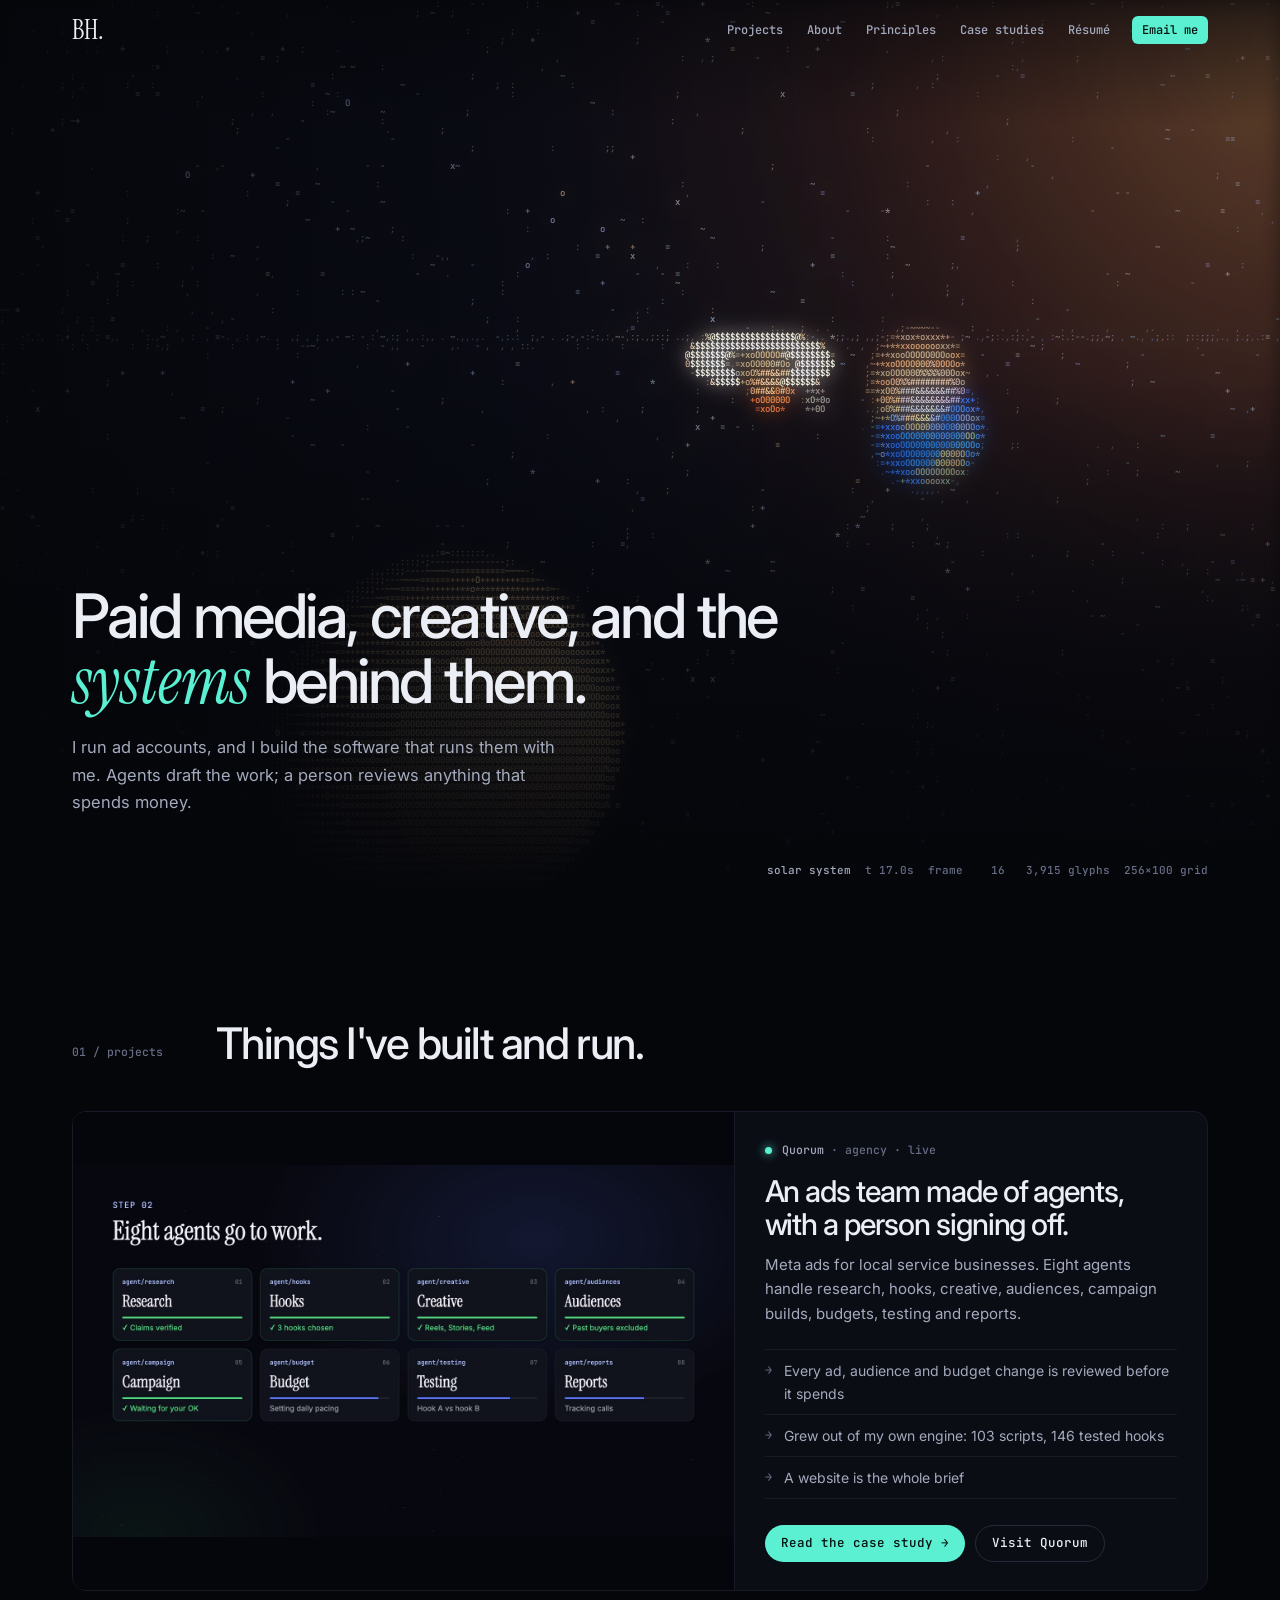
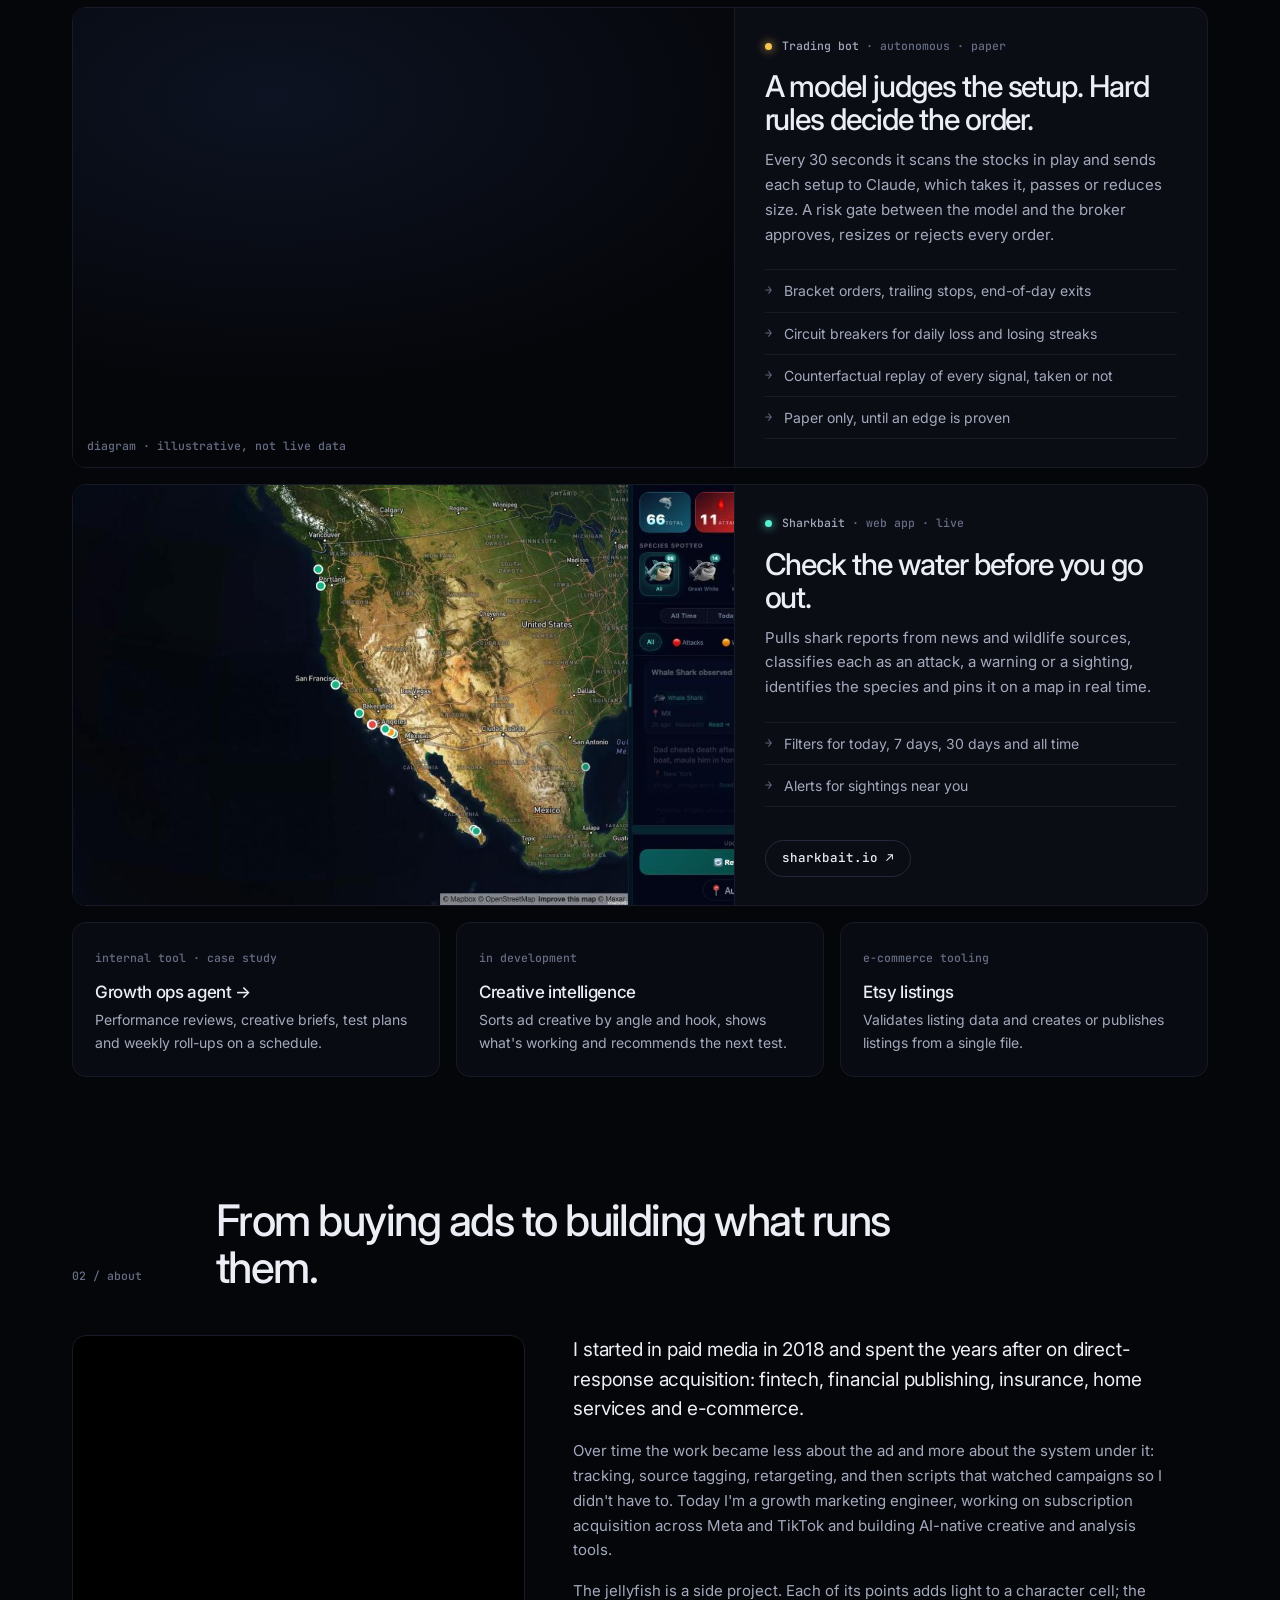
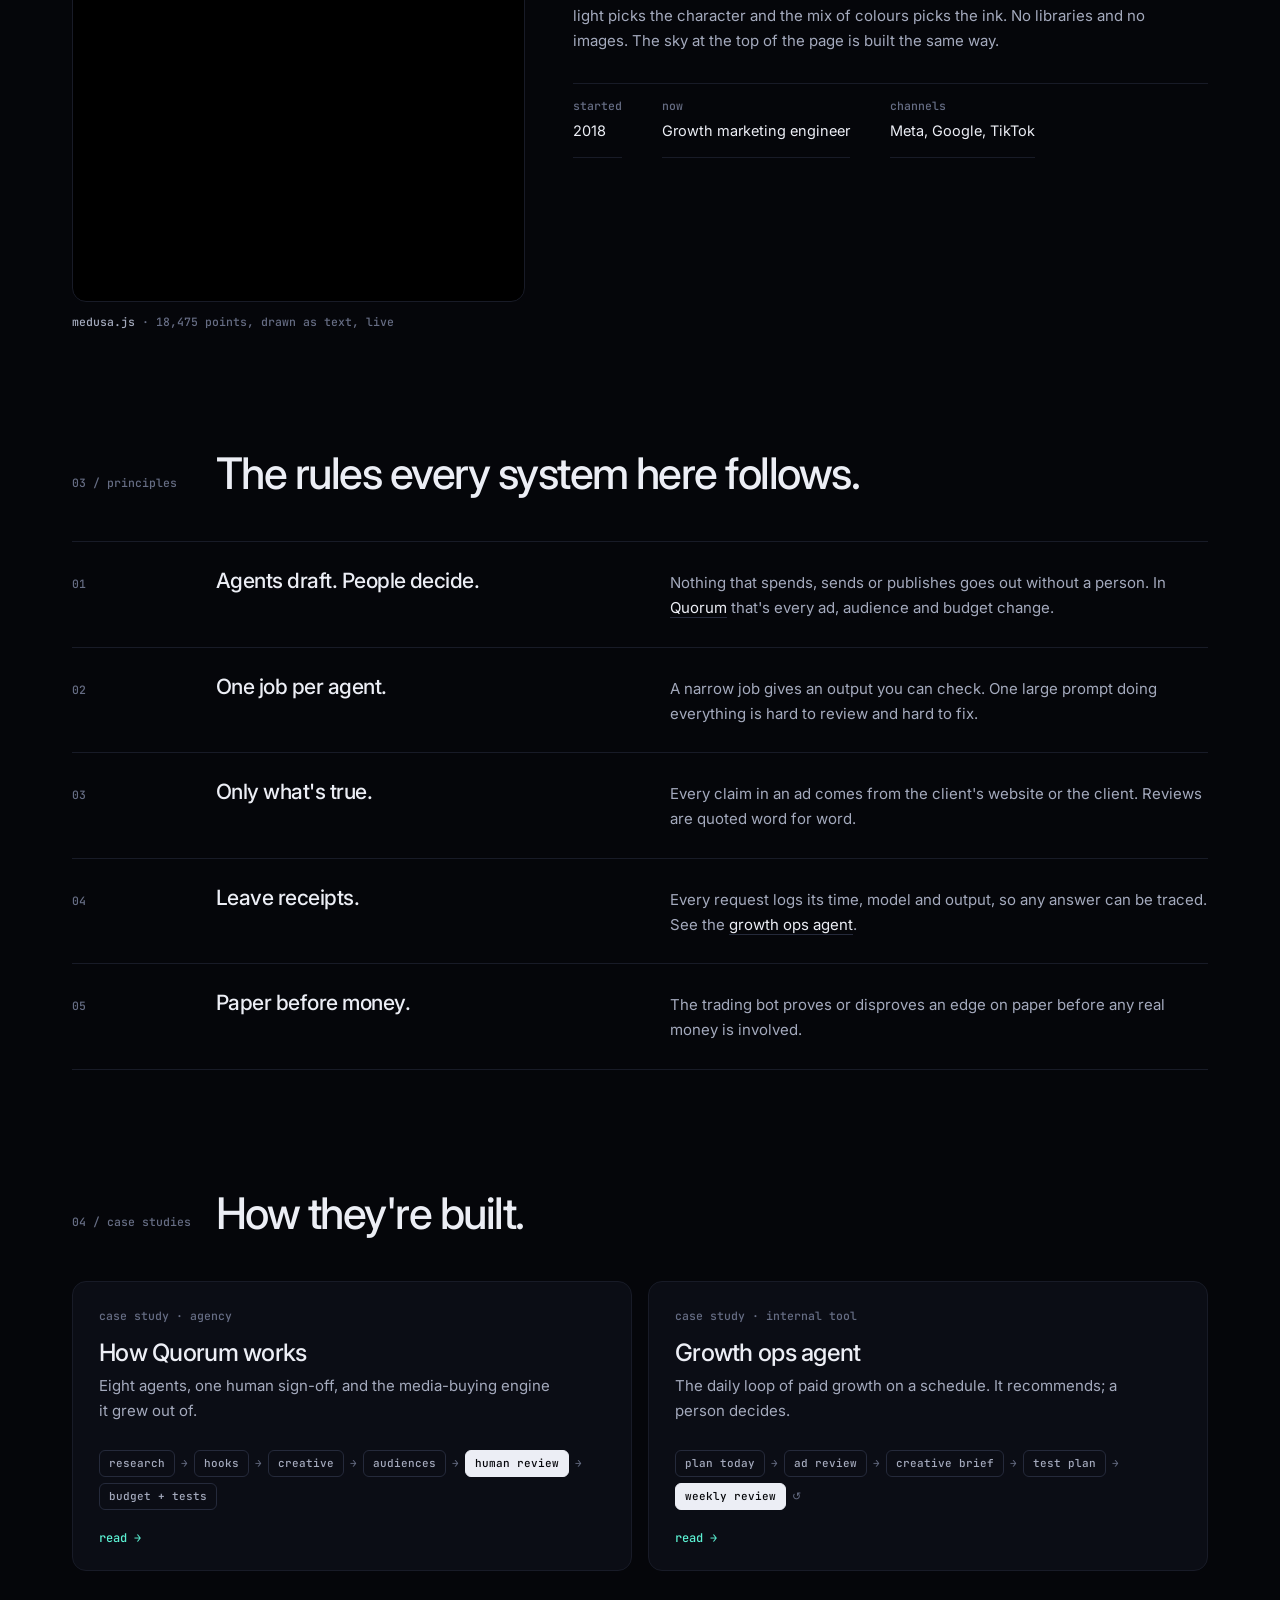
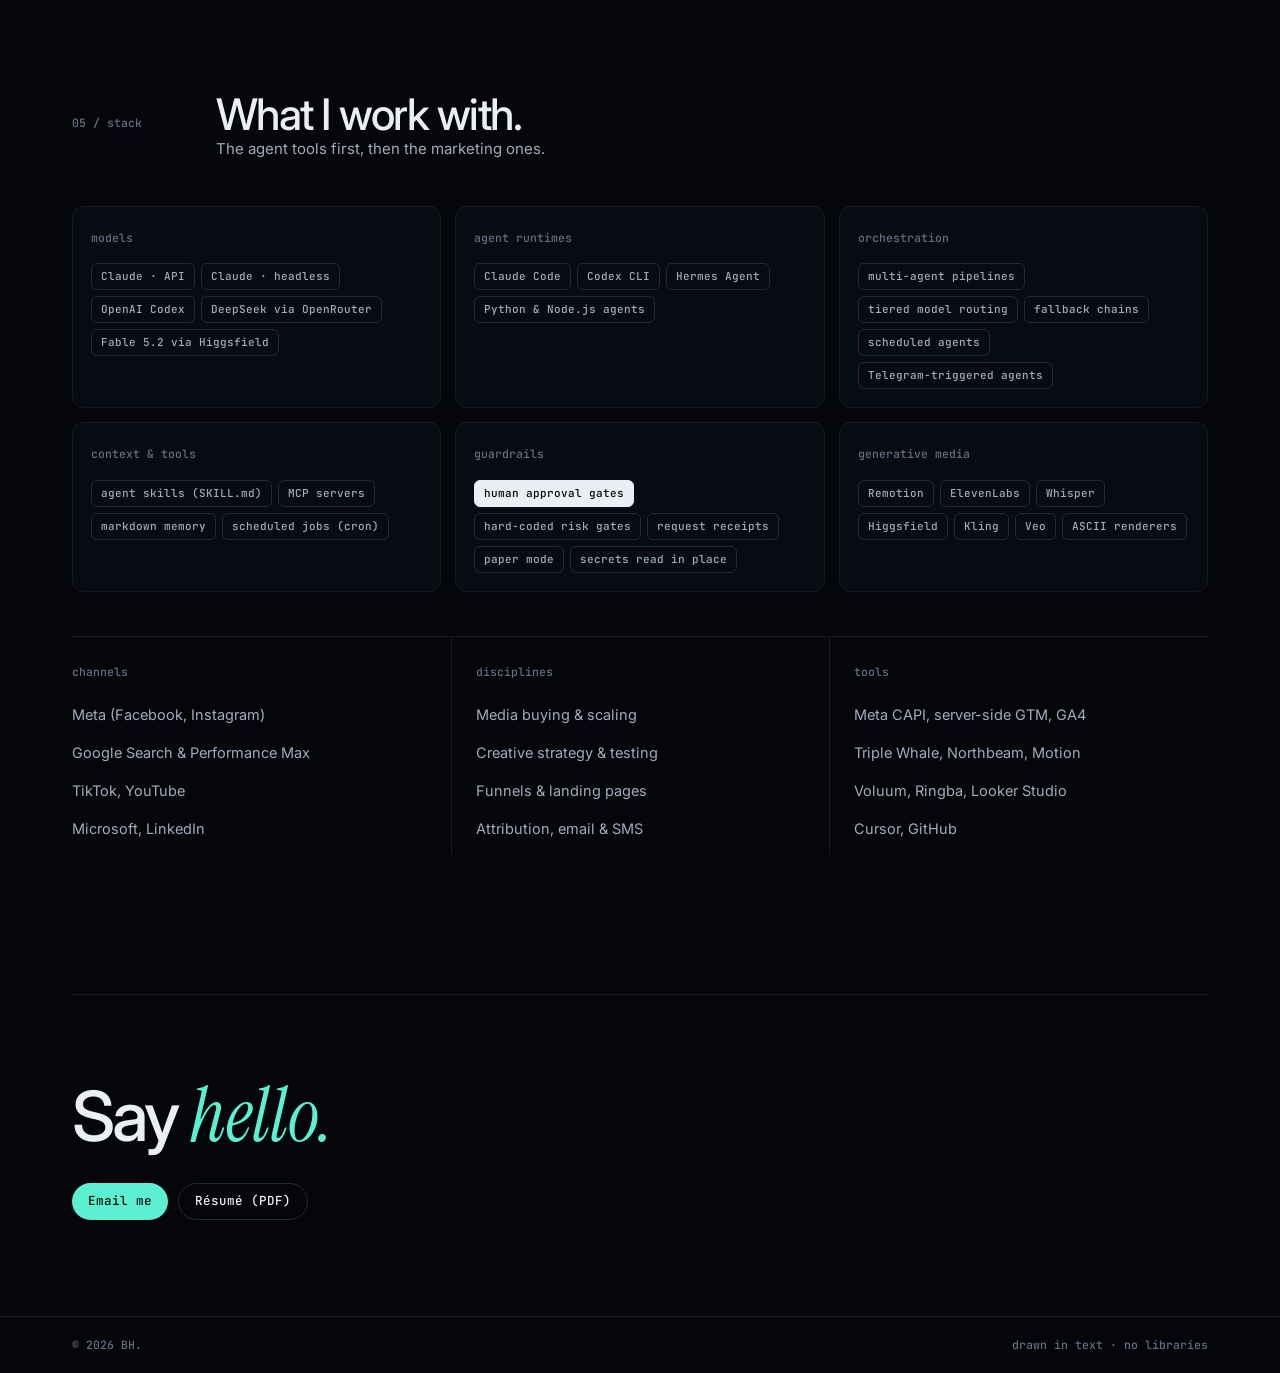
==== commit 933847fd: "Update résumé and add Email me buttons The résumé now says paid media since 2018, adds the email add" ====
--- a/index.html
+++ b/index.html
@@ -183,7 +183,7 @@
       <a class="opt" href="#principles">Principles</a>
       <a class="opt" href="#cases">Case studies</a>
       <a class="opt" href="assets/resume.pdf" download>Résumé</a>
-      <a class="cta" href="#contact">Contact</a>
+      <a class="cta js-hello" href="mailto:hello@bryanthiga.com">Email me</a>
     </nav>
   </div>
 </header>
@@ -310,7 +310,7 @@
     <div class="row">
       <div class="rv">
         <h2>Say <em class="s">hello.</em></h2>
-        <div class="btns"><a class="btn fill js-hello" href="#contact">Email me</a><a class="btn line" href="assets/resume.pdf" download>Résumé (PDF)</a></div>
+        <div class="btns"><a class="btn fill js-hello" href="mailto:hello@bryanthiga.com">Email me</a><a class="btn line" href="assets/resume.pdf" download>Résumé (PDF)</a></div>
       </div>
     </div>
   </section>
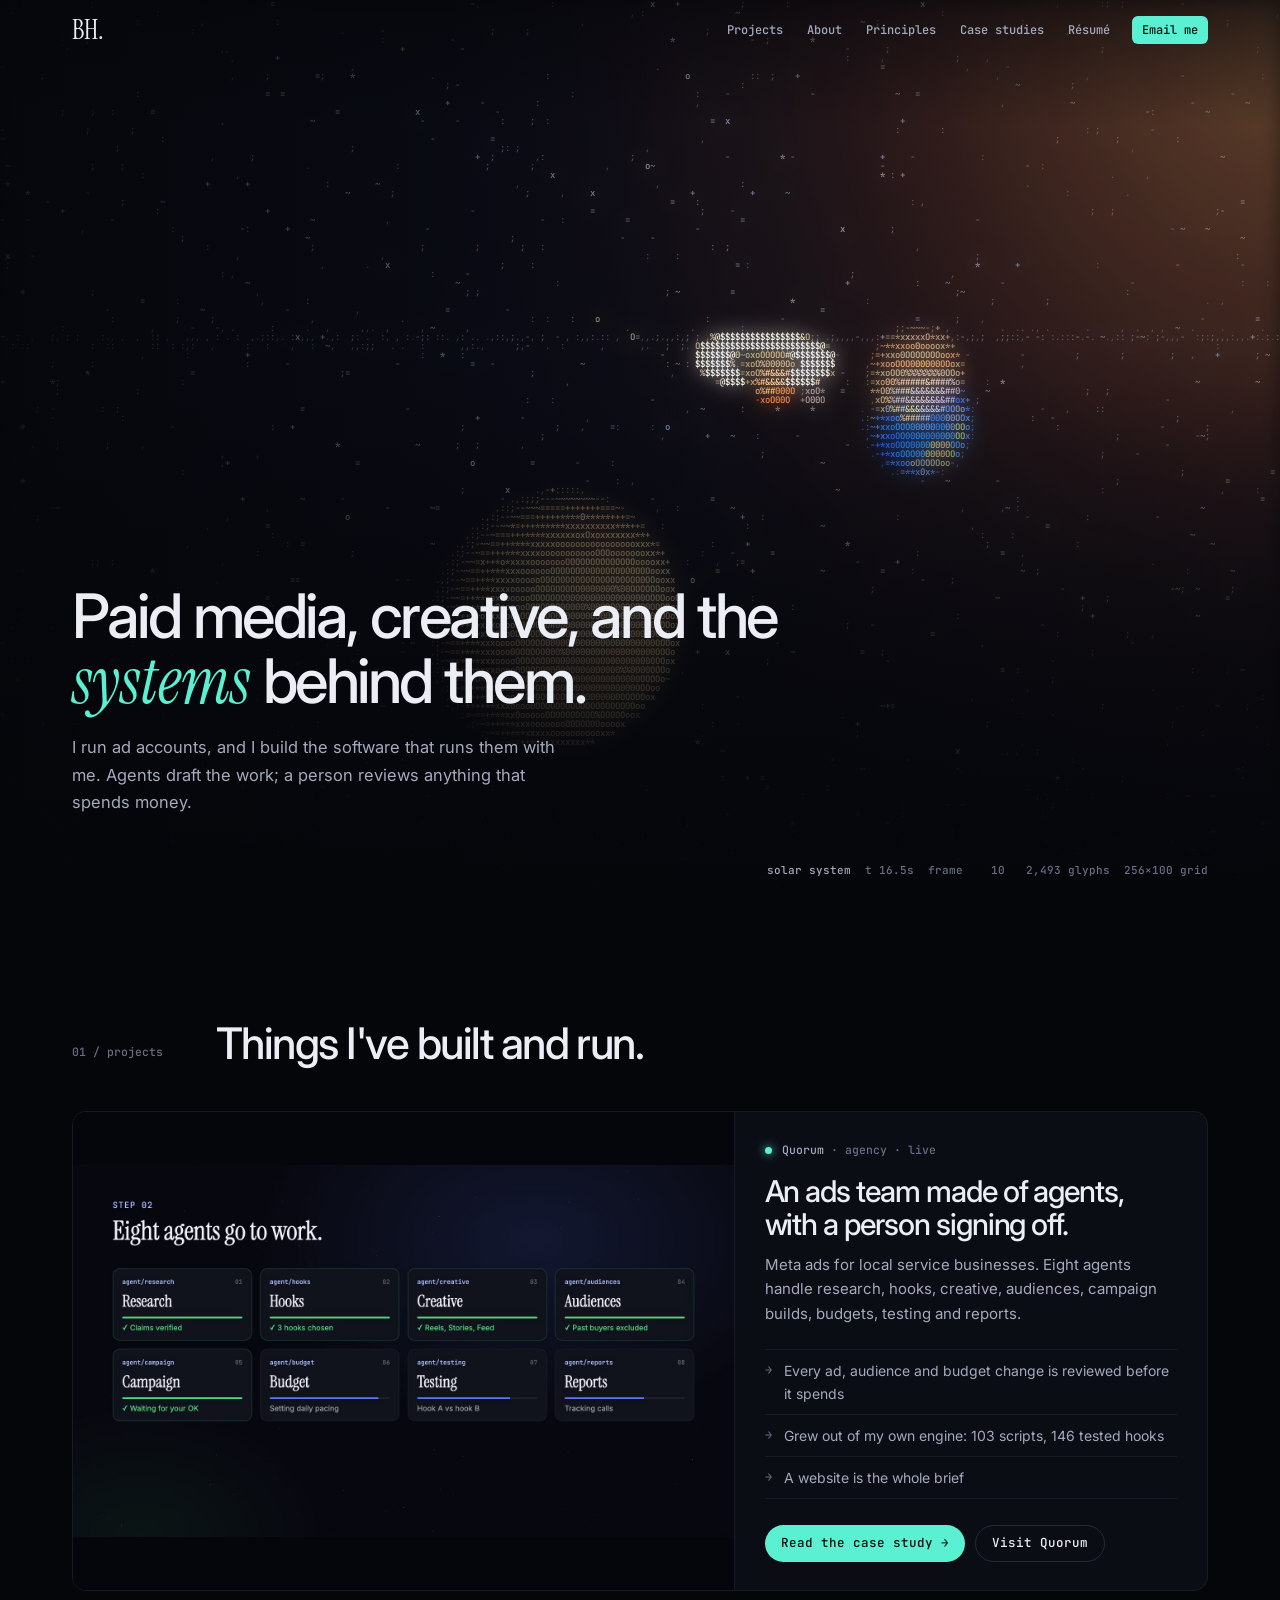
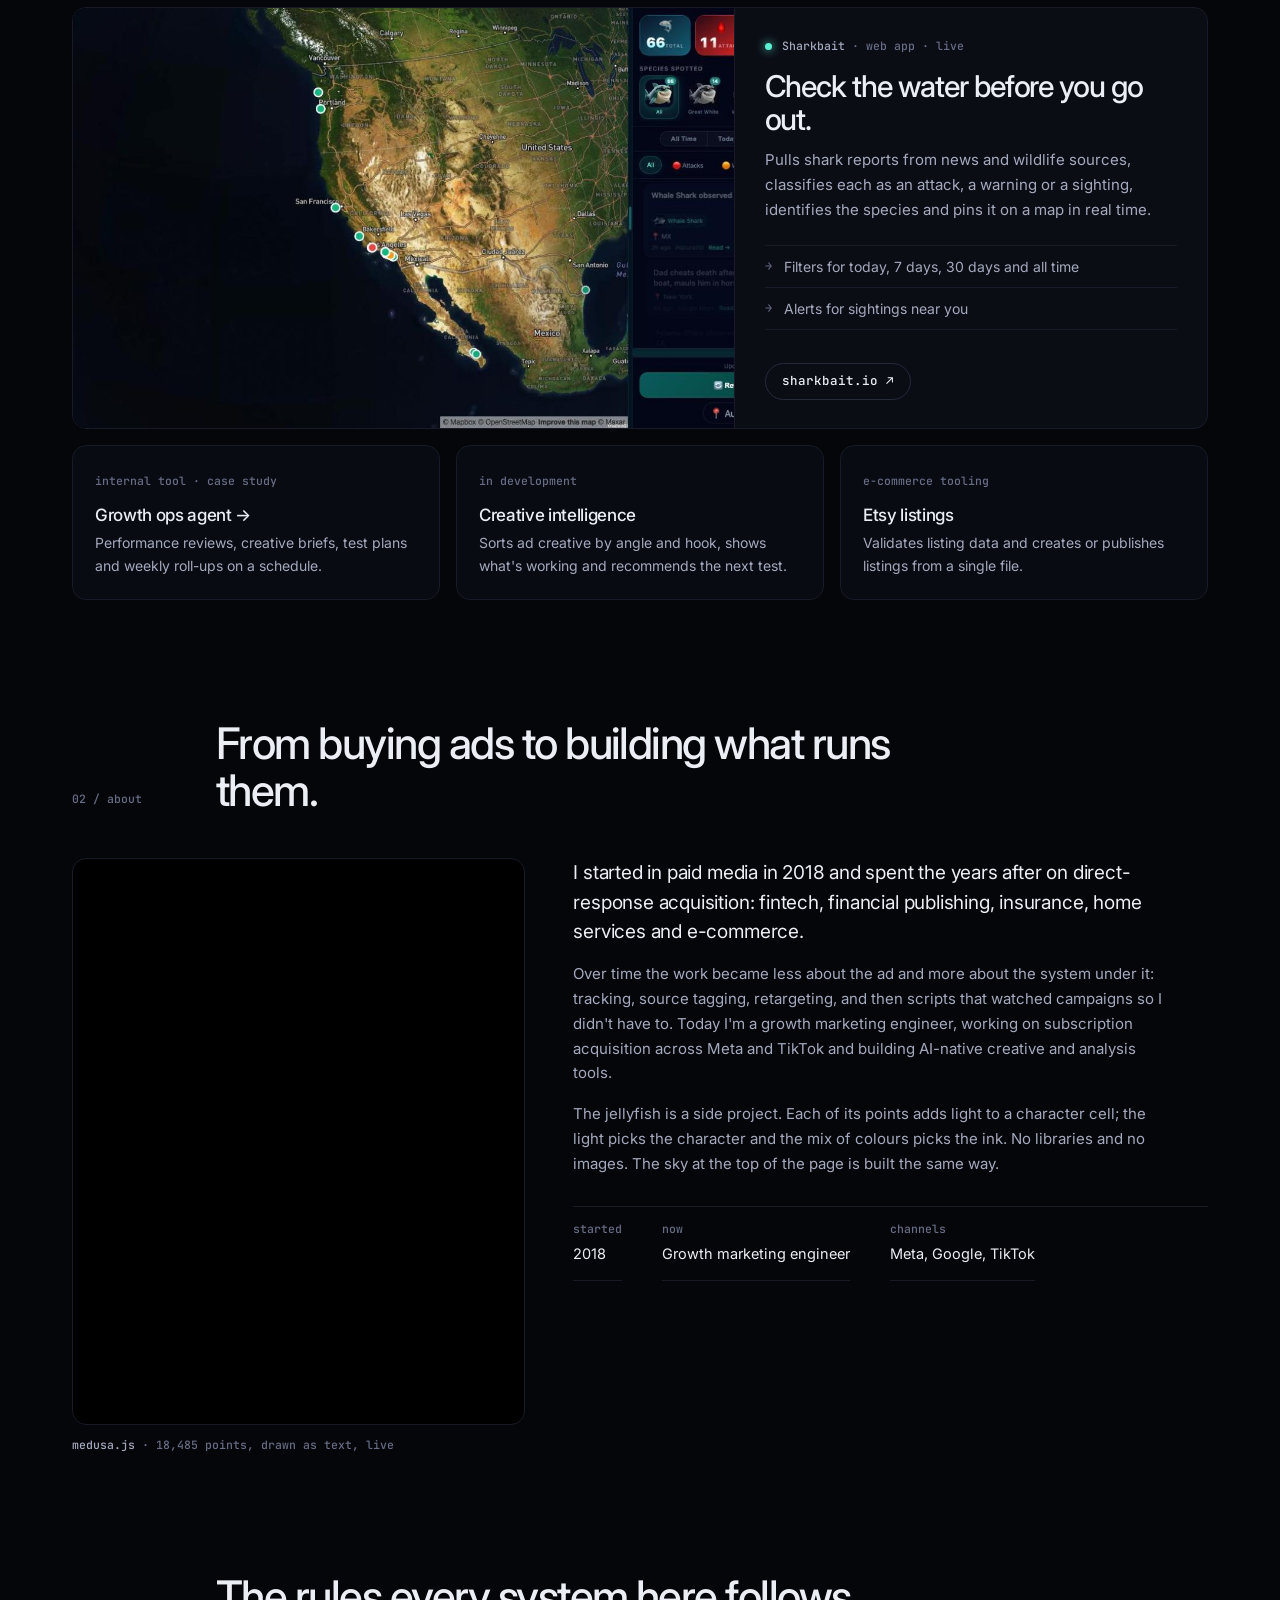
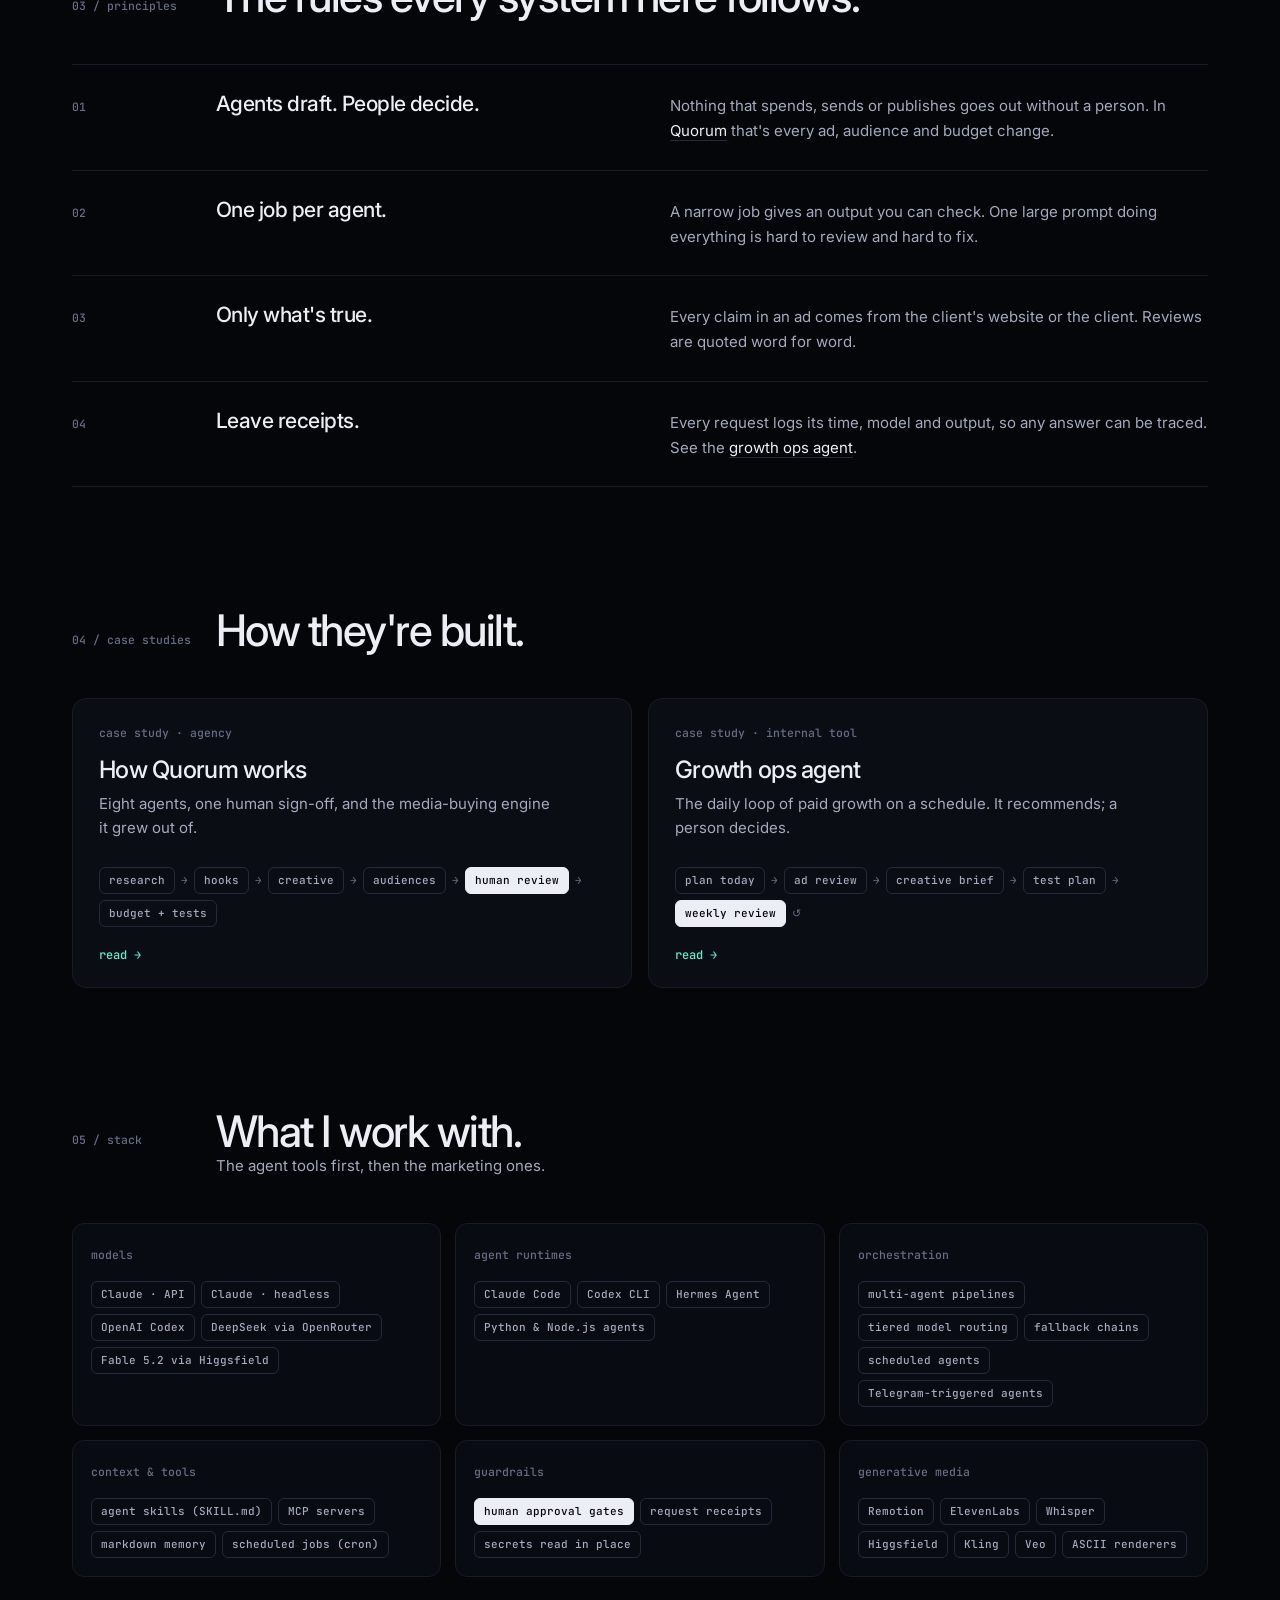
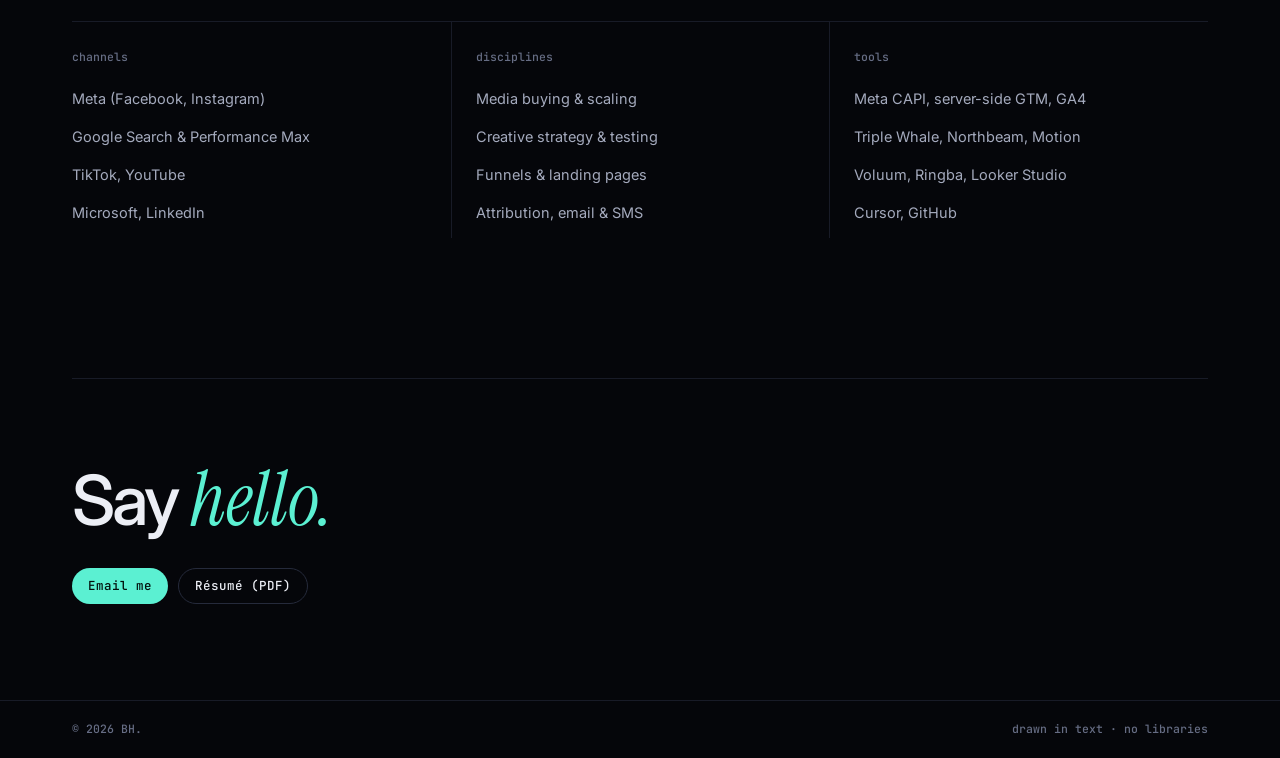
==== commit b5d971cc: "Remove the trading bot from the site and résumé Drops the trading bot project panel and its pipeline" ====
--- a/index.html
+++ b/index.html
@@ -96,8 +96,6 @@
 .bio .facts{display:grid;grid-template-columns:repeat(3,auto);justify-content:start;column-gap:40px;margin-top:30px;border-top:1px solid var(--line)}
 .bio .facts div{padding:14px 0;border-bottom:1px solid var(--line)}
 .bio .facts dd{margin-top:4px;font-size:14.5px}
-/* pipeline diagram */
-#pipe{position:absolute;inset:0;width:100%;height:100%;display:block;background:radial-gradient(120% 90% at 30% 20%,#0D1322,#05060A 70%)}
 
 /* also */
 .also{display:grid;grid-template-columns:repeat(3,1fr);gap:16px;margin-top:16px}
@@ -213,16 +211,6 @@
     </article>
 
     <article class="proj rv">
-      <div class="vis"><canvas id="pipe" aria-label="Diagram of the trading pipeline: candidates pass through a scanner, Claude and a risk gate before any order"></canvas><span class="m tagline">diagram · illustrative, not live data</span></div>
-      <div class="txt">
-        <div class="kick"><span class="dot amber"></span><span class="m"><b>Trading bot</b> · autonomous · paper</span></div>
-        <h3>A model judges the setup. Hard rules decide the order.</h3>
-        <p>Every 30 seconds it scans the stocks in play and sends each setup to Claude, which takes it, passes or reduces size. A risk gate between the model and the broker approves, resizes or rejects every order.</p>
-        <ul><li>Bracket orders, trailing stops, end-of-day exits</li><li>Circuit breakers for daily loss and losing streaks</li><li>Counterfactual replay of every signal, taken or not</li><li>Paper only, until an edge is proven</li></ul>
-      </div>
-    </article>
-
-    <article class="proj rv">
       <div class="vis"><img src="assets/sharkbait.jpg" alt="Sharkbait map of shark sightings along the US west coast" loading="lazy"></div>
       <div class="txt">
         <div class="kick"><span class="dot"></span><span class="m"><b>Sharkbait</b> · web app · live</span></div>
@@ -265,7 +253,6 @@
       <li class="rv"><span class="m">02</span><h3>One job per agent.</h3><p>A narrow job gives an output you can check. One large prompt doing everything is hard to review and hard to fix.</p></li>
       <li class="rv"><span class="m">03</span><h3>Only what's true.</h3><p>Every claim in an ad comes from the client's website or the client. Reviews are quoted word for word.</p></li>
       <li class="rv"><span class="m">04</span><h3>Leave receipts.</h3><p>Every request logs its time, model and output, so any answer can be traced. See the <a href="work/growth-ops.html">growth ops agent</a>.</p></li>
-      <li class="rv"><span class="m">05</span><h3>Paper before money.</h3><p>The trading bot proves or disproves an edge on paper before any real money is involved.</p></li>
     </ol>
   </section>
 
@@ -296,7 +283,7 @@
       <div><span class="m">agent runtimes</span><p class="chips"><span>Claude Code</span><span>Codex CLI</span><span>Hermes Agent</span><span>Python &amp; Node.js agents</span></p></div>
       <div><span class="m">orchestration</span><p class="chips"><span>multi-agent pipelines</span><span>tiered model routing</span><span>fallback chains</span><span>scheduled agents</span><span>Telegram-triggered agents</span></p></div>
       <div><span class="m">context &amp; tools</span><p class="chips"><span>agent skills (SKILL.md)</span><span>MCP servers</span><span>markdown memory</span><span>scheduled jobs (cron)</span></p></div>
-      <div><span class="m">guardrails</span><p class="chips"><span class="g">human approval gates</span><span>hard-coded risk gates</span><span>request receipts</span><span>paper mode</span><span>secrets read in place</span></p></div>
+      <div><span class="m">guardrails</span><p class="chips"><span class="g">human approval gates</span><span>request receipts</span><span>secrets read in place</span></p></div>
       <div><span class="m">generative media</span><p class="chips"><span>Remotion</span><span>ElevenLabs</span><span>Whisper</span><span>Higgsfield</span><span>Kling</span><span>Veo</span><span>ASCII renderers</span></p></div>
     </div>
     <div class="stack rv">
@@ -342,53 +329,6 @@
   const v = $(".proj video");
   new IntersectionObserver(([e]) => { if (e.isIntersecting && !reduce) v.play().catch(() => {}); else v.pause(); }, { threshold: .3 }).observe(v);
 
-  // trading pipeline: candidates flow left to right; Claude passes some, the risk gate resizes or rejects others
-  const C = $("#pipe"), g = C.getContext("2d");
-  const STAGES = ["scan", "scanner", "claude", "risk gate", "order", "journal"];
-  let w, h, dpr, dots = [], on = false, lastT = 0, spawnT = 0, n = 0;
-  const size = () => { dpr = Math.min(2, devicePixelRatio || 1); w = C.clientWidth; h = C.clientHeight; C.width = w * dpr; C.height = h * dpr; g.setTransform(dpr, 0, 0, dpr, 0, 0); };
-  const xAt = i => w * (.1 + .8 * i / (STAGES.length - 1));
-  function spawn() {
-    const r = Math.random(), fate = r < .35 ? "pass" : r < .5 ? "reject" : r < .68 ? "resize" : "take";
-    dots.push({ x: xAt(0), y: h * (.3 + Math.random() * .4), lane: Math.random(), fate, r: 4, a: 1, done: false, id: n++ });
-  }
-  function draw(dt) {
-    g.clearRect(0, 0, w, h);
-    const mid = h * .5;
-    // rails and stage labels
-    g.strokeStyle = "rgba(255,255,255,.07)"; g.lineWidth = 1;
-    g.beginPath(); g.moveTo(xAt(0), mid); g.lineTo(xAt(STAGES.length - 1), mid); g.stroke();
-    g.font = "500 11px JetBrains Mono, monospace"; g.textAlign = "center";
-    STAGES.forEach((s, i) => {
-      const x = xAt(i), gate = s === "risk gate", ai = s === "claude";
-      g.strokeStyle = gate ? "rgba(245,196,81,.55)" : ai ? "rgba(91,240,210,.5)" : "rgba(255,255,255,.12)";
-      g.setLineDash(gate ? [] : [2, 4]); g.beginPath(); g.moveTo(x, h * .2); g.lineTo(x, h * .8); g.stroke(); g.setLineDash([]);
-      g.fillStyle = gate ? "#F5C451" : ai ? "#5BF0D2" : "#8C93AA"; g.fillText(s, x, h * .14);
-    });
-    g.fillStyle = "#666D84"; g.fillText("pass", xAt(2), h * .9); g.fillText("reject · resize", xAt(3), h * .9);
-    // dots
-    for (const d of dots) {
-      const speed = 70 * dt;
-      if (d.fate === "pass" && d.x >= xAt(2)) { d.y += 90 * dt; d.a -= 1.2 * dt; }
-      else if (d.fate === "reject" && d.x >= xAt(3)) { d.y += 90 * dt; d.a -= 1.2 * dt; }
-      else { d.x += speed; d.y += (mid - d.y) * Math.min(1, dt * 2.2); }
-      if (d.fate === "resize" && d.x >= xAt(3)) d.r = Math.max(2.2, d.r - 6 * dt);
-      if (d.x >= xAt(STAGES.length - 1)) d.a -= 1.5 * dt;
-      const col = d.x >= xAt(3) && d.fate !== "reject" ? "245,196,81" : d.x >= xAt(2) && d.fate !== "pass" ? "91,240,210" : "164,170,189";
-      g.fillStyle = `rgba(${col},${Math.max(0, d.a)})`;
-      g.shadowColor = `rgba(${col},.8)`; g.shadowBlur = 10;
-      g.beginPath(); g.arc(d.x, d.y, d.r, 0, 6.2832); g.fill(); g.shadowBlur = 0;
-    }
-    dots = dots.filter(d => d.a > 0 && d.y < h);
-  }
-  function tick(now) {
-    const dt = Math.min(.05, (now - lastT) / 1000 || 0); lastT = now;
-    if (on) { spawnT -= dt; if (spawnT <= 0) { spawn(); spawnT = .55 + Math.random() * .5; } draw(dt); }
-    requestAnimationFrame(tick);
-  }
-  size(); addEventListener("resize", size);
-  if (reduce) { for (let i = 0; i < 40; i++) { if (i % 3 === 0) spawn(); draw(.05); } }
-  else { new IntersectionObserver(([e]) => { on = e.isIntersecting; }).observe(C); requestAnimationFrame(tick); }
 })();
 </script>
 <script src="assets/sky.js"></script>
